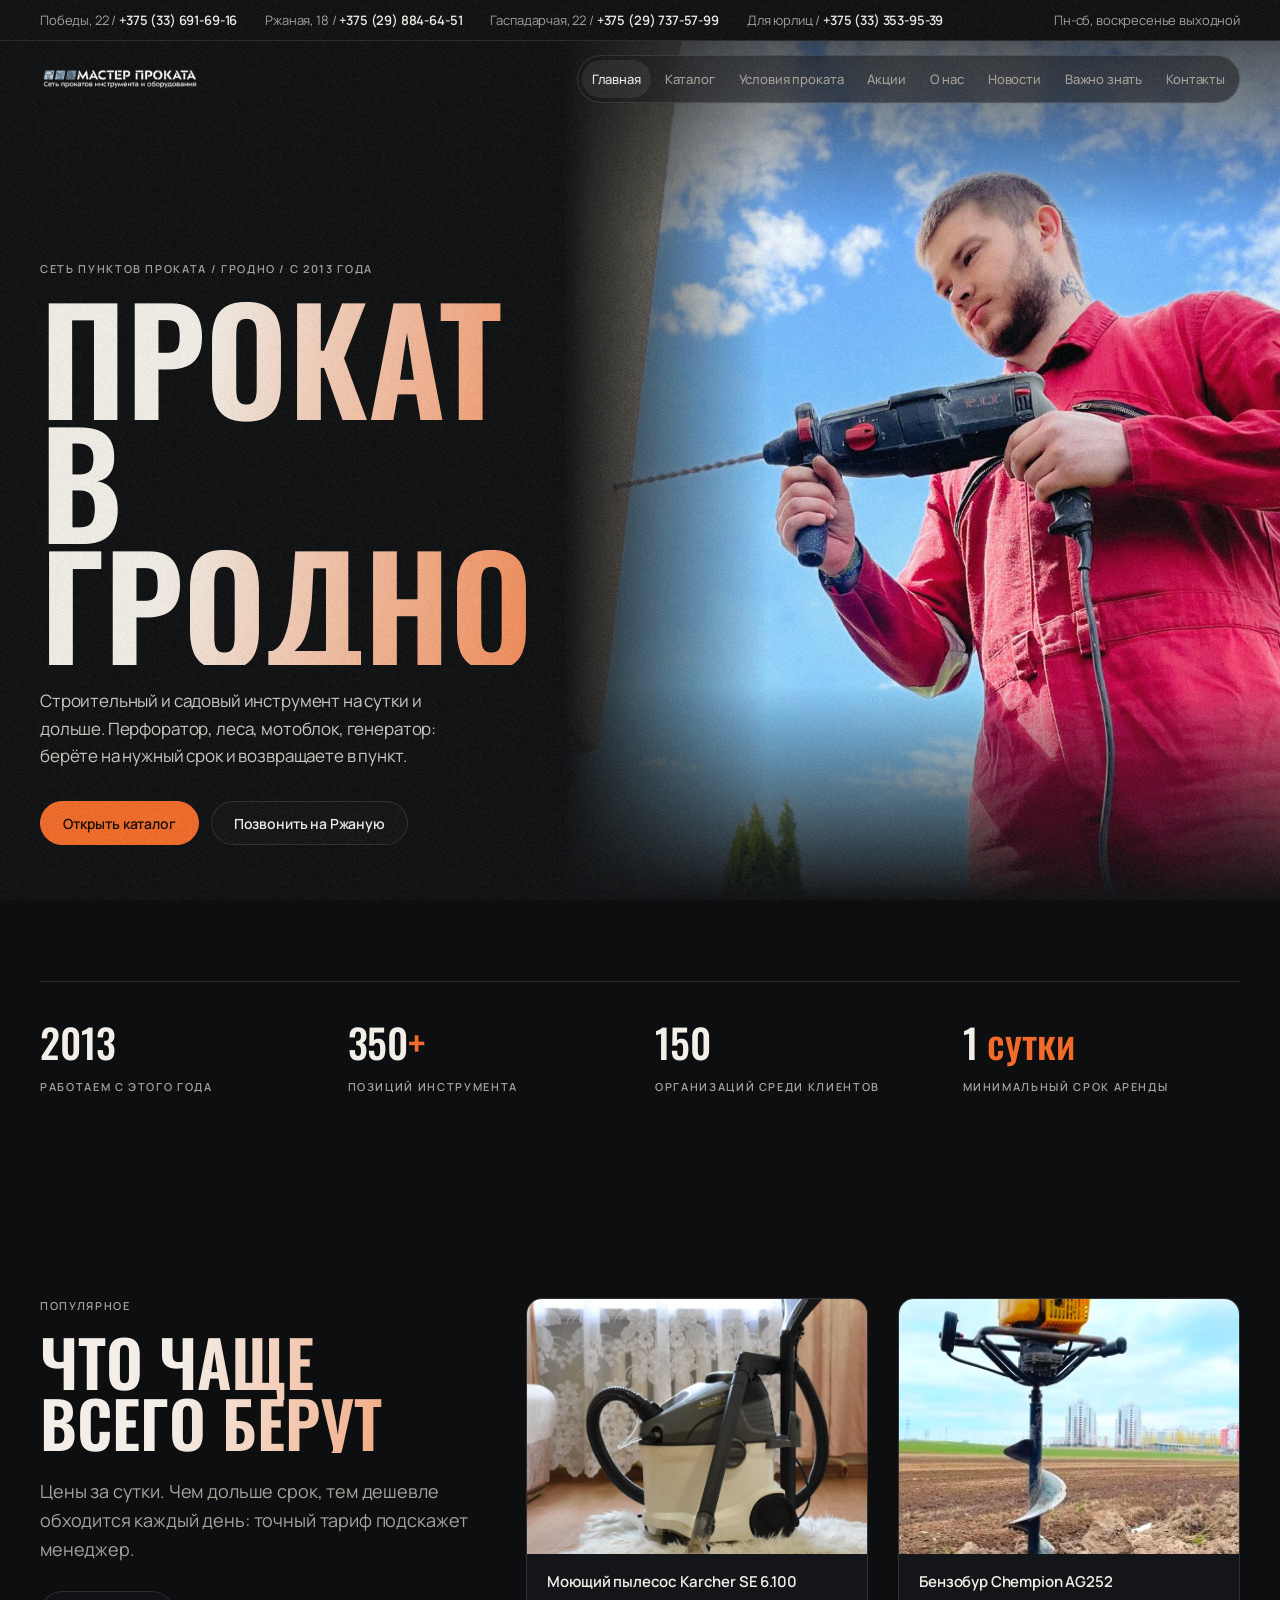
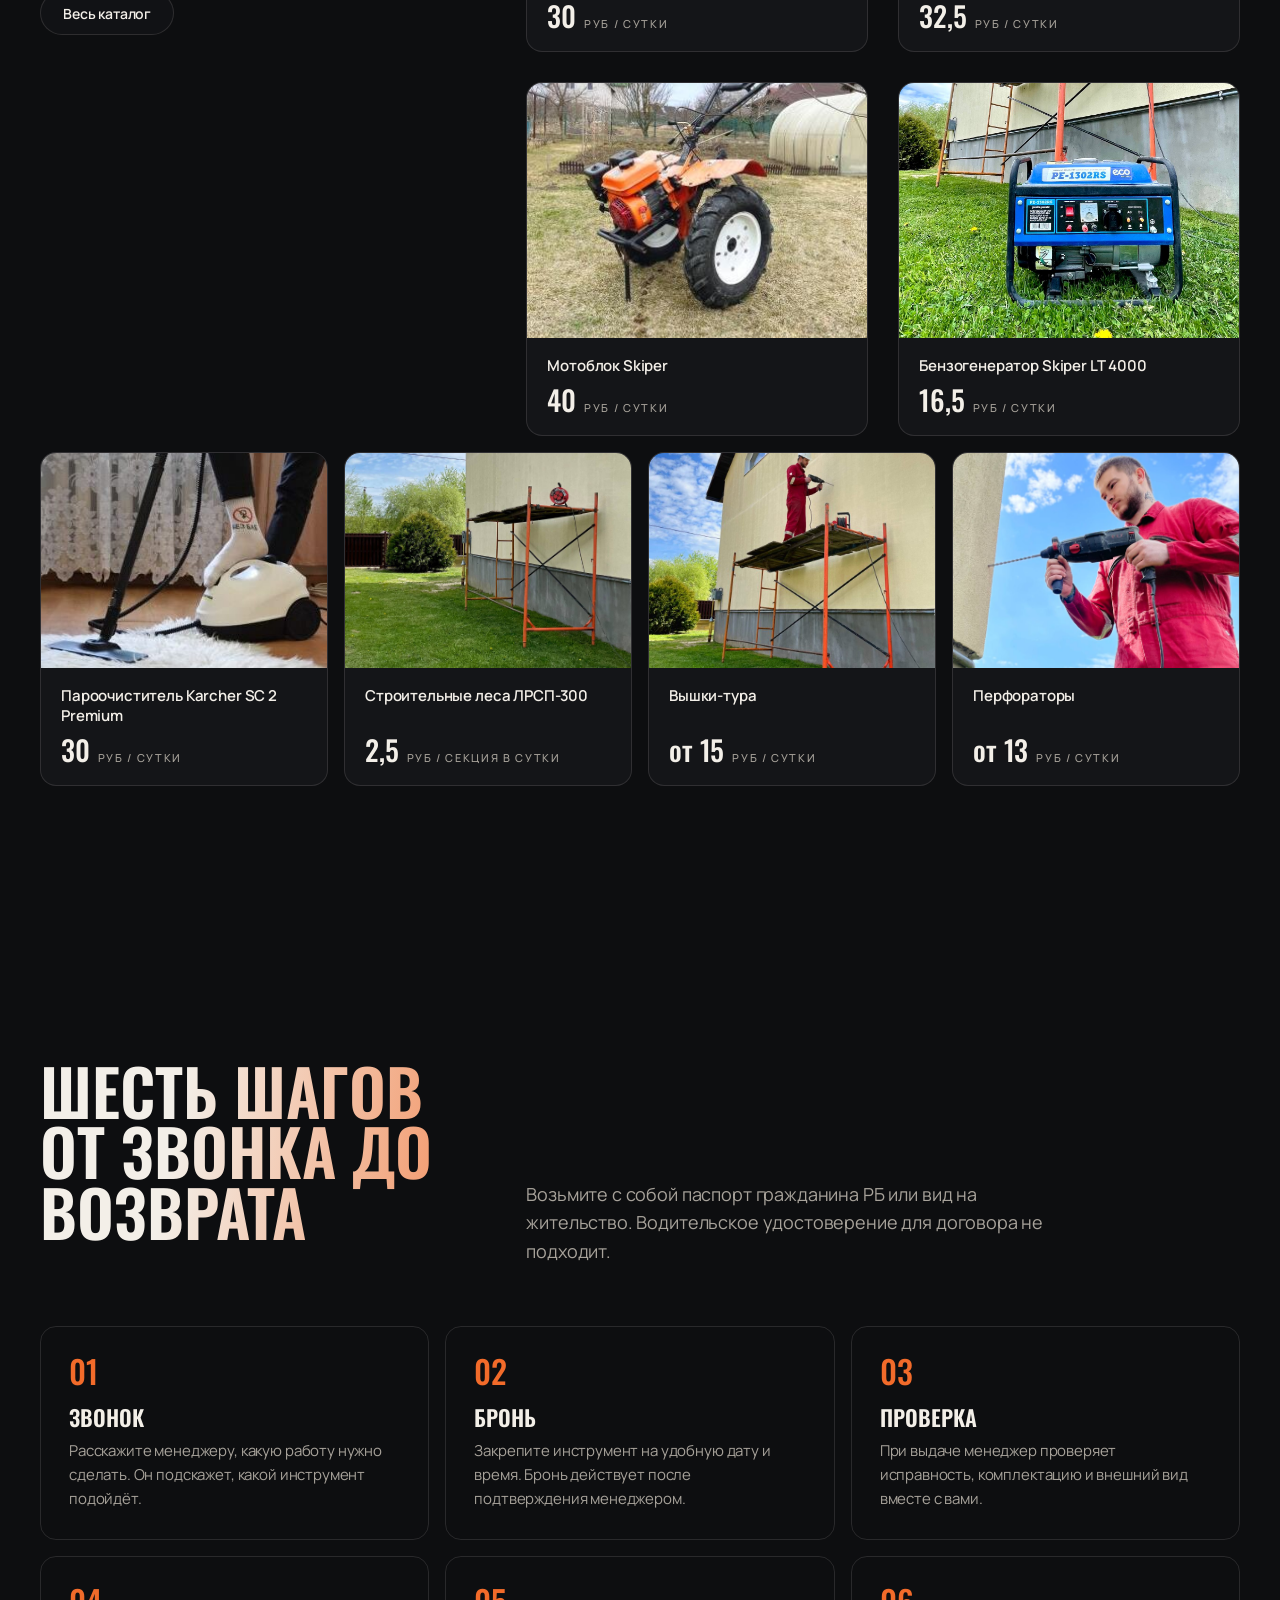
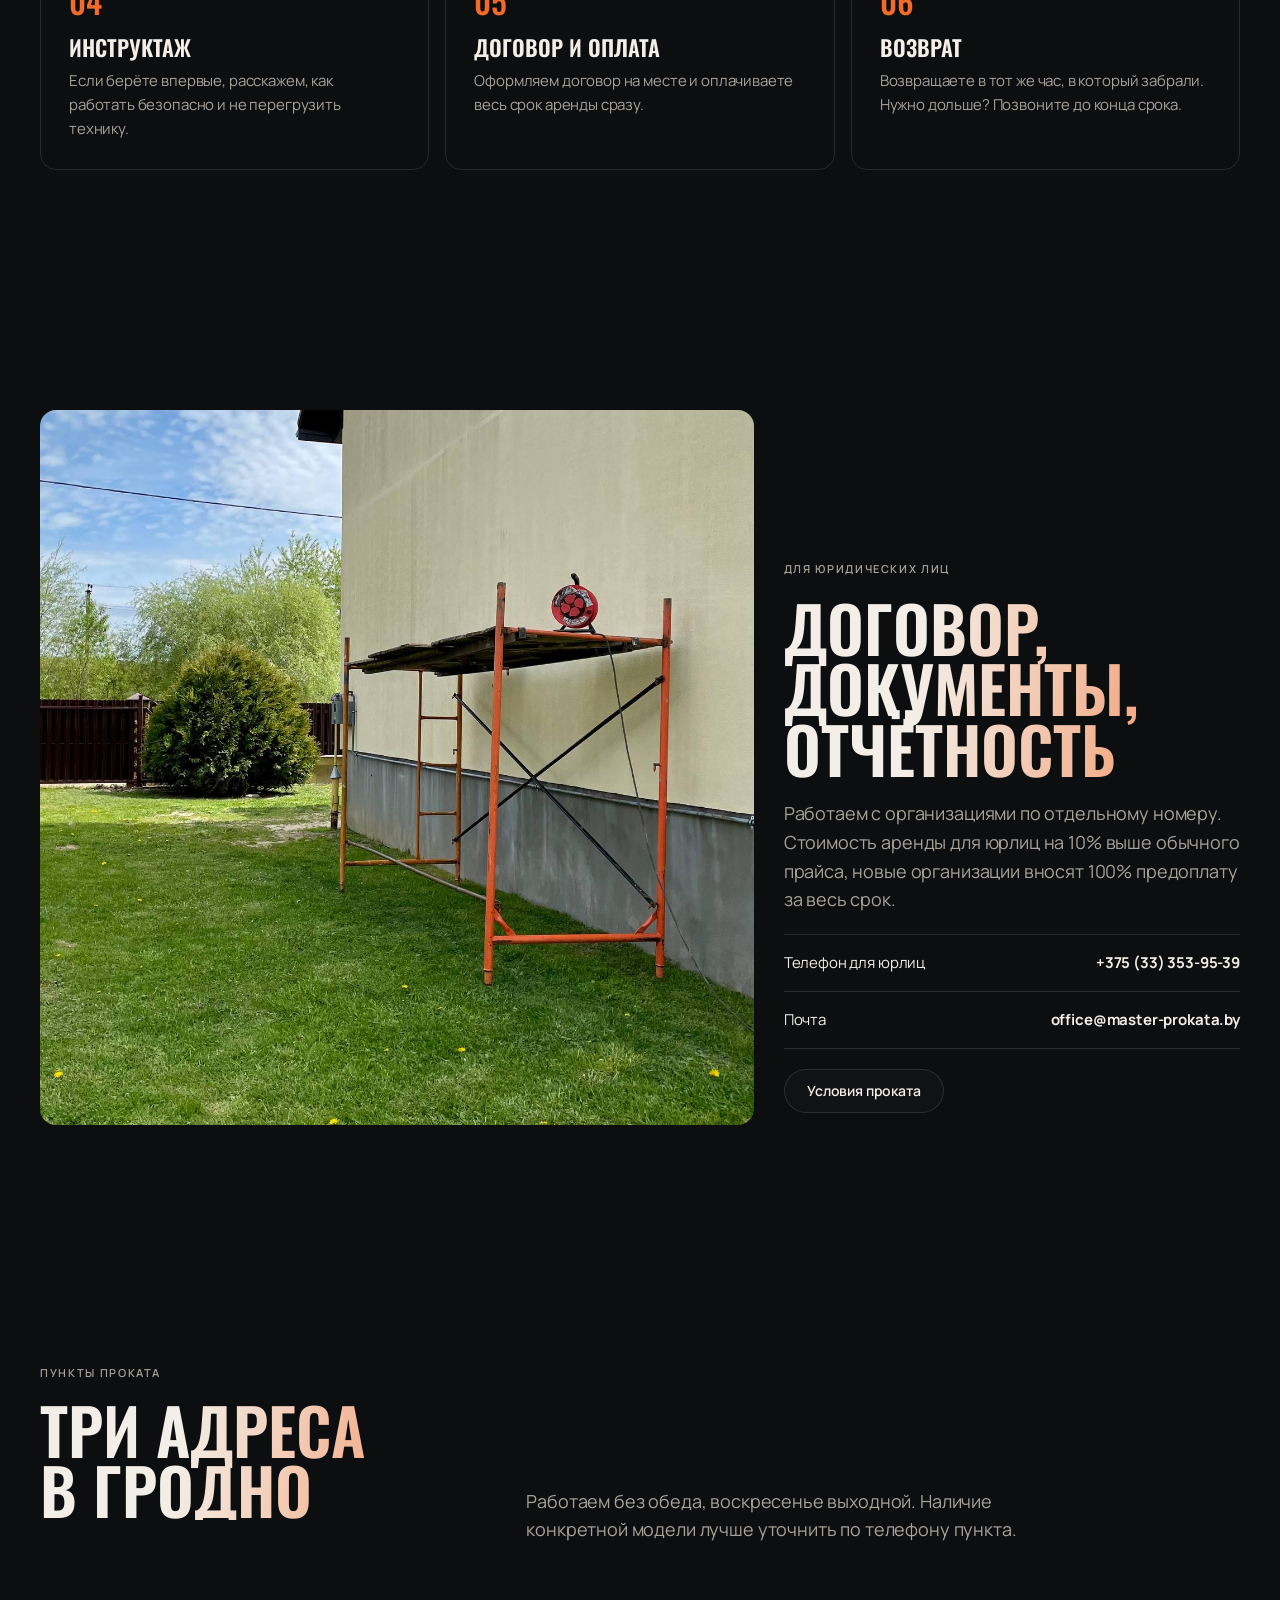
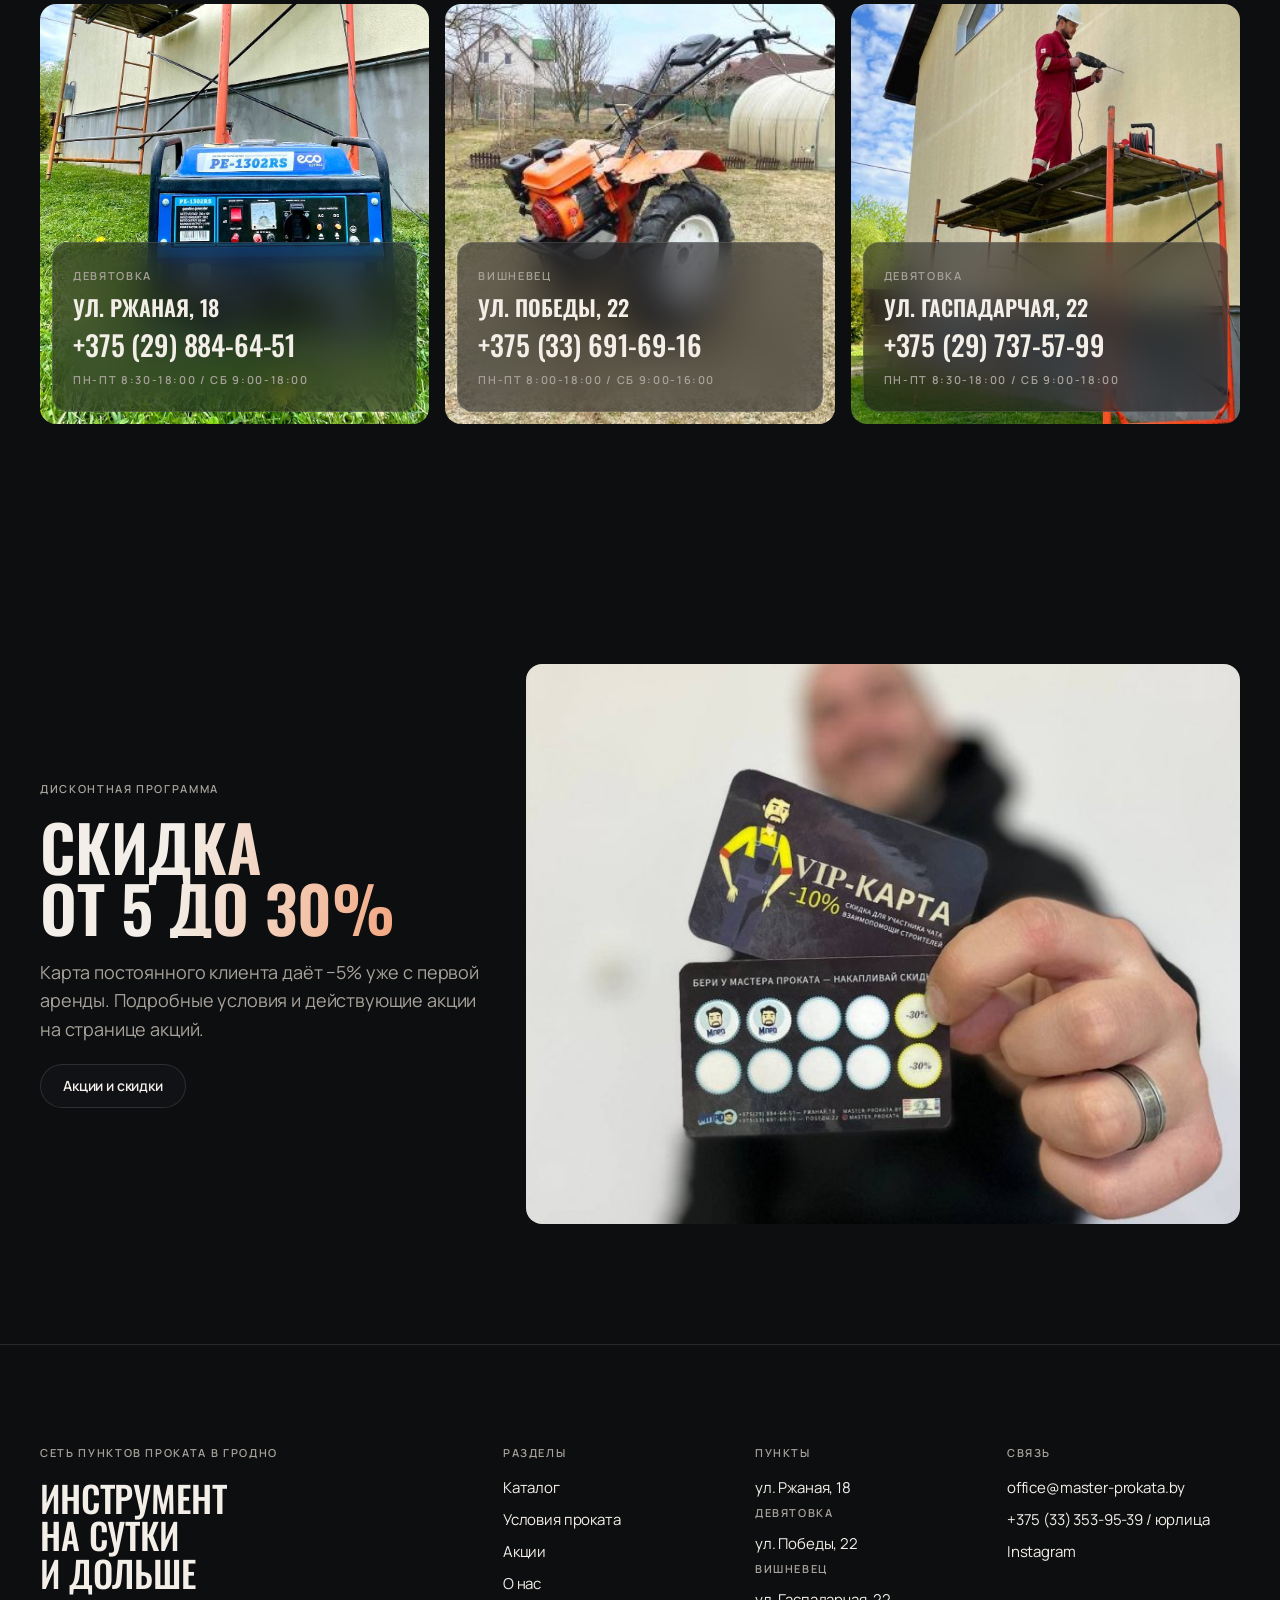
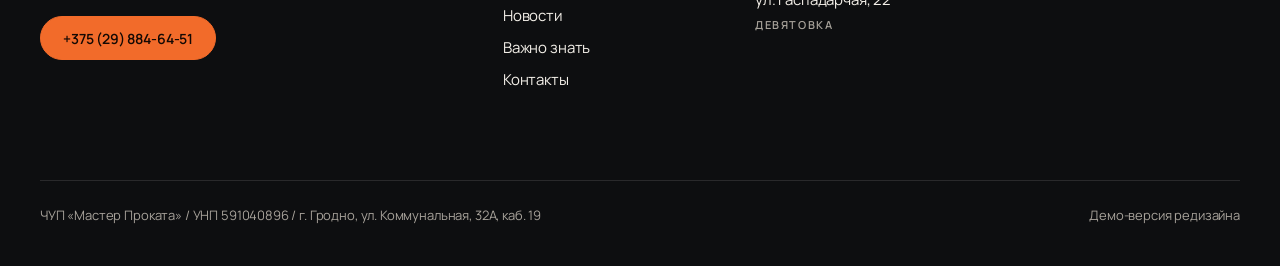
==== index.html @ 96099c33 "Master prokata redesign demo" ====
<!doctype html><html lang="ru"><head><meta charset="utf-8"><meta name="viewport" content="width=device-width,initial-scale=1">
<title>Мастер проката / прокат инструмента в Гродно</title><link rel="preconnect" href="https://fonts.googleapis.com"><link rel="preconnect" href="https://fonts.gstatic.com" crossorigin>
<link href="https://fonts.googleapis.com/css2?family=Manrope:wght@400;500;600&family=Oswald:wght@500;600&display=swap&subset=cyrillic" rel="stylesheet">
<link rel="stylesheet" href="style.css"></head><body><div class="grain" aria-hidden="true"></div>
<div class="top"><div class="wrap">
<a href="tel:+375336916916">Победы, 22 / <b>+375 (33) 691-69-16</b></a>
<a href="tel:+375298846451">Ржаная, 18 / <b>+375 (29) 884-64-51</b></a>
<a href="tel:+375297375799">Гаспадарчая, 22 / <b>+375 (29) 737-57-99</b></a>
<a href="tel:+375333539539">Для юрлиц / <b>+375 (33) 353-95-39</b></a>
<span class="sp"></span><span>Пн-сб, воскресенье выходной</span>
<div class="call"><span>Гродно / 3 пункта проката</span><a href="contacts.html"><b>Позвонить</b></a></div>
</div></div>
<header class="hdr"><div class="wrap"><a class="logo" href="index.html"><img src="assets/img/logo.png" alt="Мастер проката"></a>
<nav class="nav"><a href="index.html" class=on>Главная</a><a href="catalog.html">Каталог</a><a href="usloviya.html">Условия проката</a><a href="https://master-prokata.by/akcii/" target=_blank rel=noopener>Акции</a><a href="about.html">О нас</a><a href="https://master-prokata.by/news/" target=_blank rel=noopener>Новости</a><a href="https://master-prokata.by/baza-znanii/" target=_blank rel=noopener>Важно знать</a><a href="contacts.html">Контакты</a></nav><button class="burger" aria-label="Меню" aria-expanded="false"><span></span><span></span><span></span></button></div></header>
<section class="hero"><img class="bg" src="assets/img/hero.jpg" alt="Сотрудник проката с перфоратором"><div class="wrap"><div class="col" data-g>
<div class="cap" data-r>Сеть пунктов проката / Гродно / с 2013 года</div>
<h1 class="grad" data-r>Прокат<br>в Гродно</h1>
<p data-r>Строительный и садовый инструмент на сутки и дольше. Перфоратор, леса, мотоблок, генератор: берёте на нужный срок и возвращаете в пункт.</p>
<div class="acts" data-r><a class="pill acc" href="catalog.html">Открыть каталог</a><a class="pill" href="tel:+375298846451">Позвонить на Ржаную</a></div></div></div>
</section>
<section class="sec tight"><div class="wrap"><div class="nums" data-g>
<div class="num" data-r><b>2013</b><span class="cap">работаем с этого года</span></div>
<div class="num" data-r><b>350<i>+</i></b><span class="cap">позиций инструмента</span></div>
<div class="num" data-r><b>150</b><span class="cap">организаций среди клиентов</span></div>
<div class="num" data-r><b>1 <i>сутки</i></b><span class="cap">минимальный срок аренды</span></div></div></div></section>
<section class="sec"><div class="wrap asym" data-b><div class="head" data-g><div class="cap" data-r>Популярное</div><h2 class="grad" data-r>Что чаще<br>всего берут</h2><p class="lead" data-r>Цены за сутки. Чем дольше срок, тем дешевле обходится каждый день: точный тариф подскажет менеджер.</p><div class="acts" data-r style="margin-top:28px"><a class="pill" href="catalog.html">Весь каталог</a></div></div>
<div class="grid top4" style="grid-template-columns:repeat(2,1fr)" data-g><a class="card" data-r href="catalog.html"><div class="ph"><img src="assets/img/pylesos.jpg" alt="Моющий пылесос Karcher SE 6.100" loading="lazy"></div><div class="bd"><div class="nm">Моющий пылесос Karcher SE 6.100</div><div class="pr">30<small>руб / сутки</small></div></div></a><a class="card" data-r href="catalog.html"><div class="ph"><img src="assets/img/benzobur.jpg" alt="Бензобур Chempion AG252" loading="lazy"></div><div class="bd"><div class="nm">Бензобур Chempion AG252</div><div class="pr">32,5<small>руб / сутки</small></div></div></a><a class="card" data-r href="catalog.html"><div class="ph"><img src="assets/img/motoblok.jpg" alt="Мотоблок Skiper" loading="lazy"></div><div class="bd"><div class="nm">Мотоблок Skiper</div><div class="pr">40<small>руб / сутки</small></div></div></a><a class="card" data-r href="catalog.html"><div class="ph"><img src="assets/img/generator.jpg" alt="Бензогенератор Skiper LT 4000" loading="lazy"></div><div class="bd"><div class="nm">Бензогенератор Skiper LT 4000</div><div class="pr">16,5<small>руб / сутки</small></div></div></a></div></div>
<div class="wrap" style="margin-top:16px"><div class="grid" data-g><a class="card" data-r href="catalog.html"><div class="ph"><img src="assets/img/paroochist.jpg" alt="Пароочиститель Karcher SC 2 Premium" loading="lazy"></div><div class="bd"><div class="nm">Пароочиститель Karcher SC 2 Premium</div><div class="pr">30<small>руб / сутки</small></div></div></a><a class="card" data-r href="catalog.html"><div class="ph"><img src="assets/img/lesa.jpg" alt="Строительные леса ЛРСП-300" loading="lazy"></div><div class="bd"><div class="nm">Строительные леса ЛРСП-300</div><div class="pr">2,5<small>руб / секция в сутки</small></div></div></a><a class="card" data-r href="catalog.html"><div class="ph"><img src="assets/img/lesa2.jpg" alt="Вышки-тура" loading="lazy"></div><div class="bd"><div class="nm">Вышки-тура</div><div class="pr">от 15<small>руб / сутки</small></div></div></a><a class="card" data-r href="catalog.html"><div class="ph"><img src="assets/img/hero.jpg" alt="Перфораторы" loading="lazy"></div><div class="bd"><div class="nm">Перфораторы</div><div class="pr">от 13<small>руб / сутки</small></div></div></a></div></div></section>
<section class="sec"><div class="wrap"><div class="asym" style="margin-bottom:60px" data-g><div><div class="cap" data-r>Как это работает</div><h2 class="grad" data-r style="margin-top:18px">Шесть шагов<br>от звонка до возврата</h2></div><p class="lead" data-r style="align-self:end">Возьмите с собой паспорт гражданина РБ или вид на жительство. Водительское удостоверение для договора не подходит.</p></div>
<div class="steps" data-g>
<div class="step" data-r><b>01</b><h3>Звонок</h3><p>Расскажите менеджеру, какую работу нужно сделать. Он подскажет, какой инструмент подойдёт.</p></div>
<div class="step" data-r><b>02</b><h3>Бронь</h3><p>Закрепите инструмент на удобную дату и время. Бронь действует после подтверждения менеджером.</p></div>
<div class="step" data-r><b>03</b><h3>Проверка</h3><p>При выдаче менеджер проверяет исправность, комплектацию и внешний вид вместе с вами.</p></div>
<div class="step" data-r><b>04</b><h3>Инструктаж</h3><p>Если берёте впервые, расскажем, как работать безопасно и не перегрузить технику.</p></div>
<div class="step" data-r><b>05</b><h3>Договор и оплата</h3><p>Оформляем договор на месте и оплачиваете весь срок аренды сразу.</p></div>
<div class="step" data-r><b>06</b><h3>Возврат</h3><p>Возвращаете в тот же час, в который забрали. Нужно дольше? Позвоните до конца срока.</p></div></div></div></section>
<section class="sec"><div class="wrap split" data-b><div class="ph" data-r><img src="assets/img/lesa.jpg" alt="Строительные леса у дома" loading="lazy"></div>
<div class="tx" data-g><div class="cap" data-r>Для юридических лиц</div><h2 class="grad" data-r>Договор,<br>документы,<br>отчётность</h2><p class="lead" data-r>Работаем с организациями по отдельному номеру. Стоимость аренды для юрлиц на 10% выше обычного прайса, новые организации вносят 100% предоплату за весь срок.</p>
<div class="rows" data-r><div>Телефон для юрлиц<b>+375 (33) 353-95-39</b></div><div>Почта<b>office@master-prokata.by</b></div></div>
<div data-r><a class="pill" href="usloviya.html">Условия проката</a></div></div></div></section>
<section class="sec"><div class="wrap"><div class="asym" style="margin-bottom:60px" data-g><div><div class="cap" data-r>Пункты проката</div><h2 class="grad" data-r style="margin-top:18px">Три адреса<br>в Гродно</h2></div><p class="lead" data-r style="align-self:end">Работаем без обеда, воскресенье выходной. Наличие конкретной модели лучше уточнить по телефону пункта.</p></div>
<div class="points" data-g>
<div class="point" data-r><img src="assets/img/generator.jpg" alt="" loading="lazy"><div class="glass"><span class="cap">Девятовка</span><h3>ул. Ржаная, 18</h3><a class="tel" href="tel:+375298846451">+375 (29) 884-64-51</a><span class="cap">пн-пт 8:30-18:00 / сб 9:00-18:00</span></div></div>
<div class="point" data-r><img src="assets/img/motoblok.jpg" alt="" loading="lazy"><div class="glass"><span class="cap">Вишневец</span><h3>ул. Победы, 22</h3><a class="tel" href="tel:+375336916916">+375 (33) 691-69-16</a><span class="cap">пн-пт 8:00-18:00 / сб 9:00-16:00</span></div></div>
<div class="point" data-r><img src="assets/img/lesa2.jpg" alt="" loading="lazy"><div class="glass"><span class="cap">Девятовка</span><h3>ул. Гаспадарчая, 22</h3><a class="tel" href="tel:+375297375799">+375 (29) 737-57-99</a><span class="cap">пн-пт 8:30-18:00 / сб 9:00-18:00</span></div></div></div></div></section>
<section class="sec"><div class="wrap split" style="grid-template-columns:39fr 61fr" data-b><div class="tx" data-g style="justify-content:center"><div class="cap" data-r>Дисконтная программа</div><h2 class="grad" data-r>Скидка<br>от 5 до 30%</h2><p class="lead" data-r>Карта постоянного клиента даёт −5% уже с первой аренды. Подробные условия и действующие акции на странице акций.</p><div data-r><a class="pill" href="https://master-prokata.by/akcii/" target="_blank" rel="noopener">Акции и скидки</a></div></div>
<div class="ph" data-r><img src="assets/img/vip.jpg" alt="VIP-карта Мастера проката" loading="lazy"></div></div></section>
<footer class="ftr"><div class="wrap"><div class="g" data-g>
<div data-r><div class="cap">Сеть пунктов проката в Гродно</div><p class="big" style="margin:18px 0 24px">Инструмент<br>на сутки<br>и дольше</p><a class="pill acc" href="tel:+375298846451">+375 (29) 884-64-51</a></div>
<div data-r><h4>Разделы</h4><ul><li><a href="catalog.html">Каталог</a></li><li><a href="usloviya.html">Условия проката</a></li><li><a href="https://master-prokata.by/akcii/">Акции</a></li><li><a href="about.html">О нас</a></li><li><a href="https://master-prokata.by/news/">Новости</a></li><li><a href="https://master-prokata.by/baza-znanii/">Важно знать</a></li><li><a href="contacts.html">Контакты</a></li></ul></div>
<div data-r><h4>Пункты</h4><ul><li>ул. Ржаная, 18<br><span class="cap">Девятовка</span></li><li>ул. Победы, 22<br><span class="cap">Вишневец</span></li><li>ул. Гаспадарчая, 22<br><span class="cap">Девятовка</span></li></ul></div>
<div data-r><h4>Связь</h4><ul><li><a href="mailto:office@master-prokata.by">office@master-prokata.by</a></li><li><a href="tel:+375333539539">+375 (33) 353-95-39 / юрлица</a></li><li><a href="https://www.instagram.com/masterprokata_grodno/" target="_blank" rel="noopener">Instagram</a></li></ul></div>
</div><div class="legal"><span>ЧУП «Мастер Проката» / УНП 591040896 / г. Гродно, ул. Коммунальная, 32А, каб. 19</span><span>Демо-версия редизайна</span></div></div></footer>
<script src="main.js"></script></body></html>
---- style.css ----
:root{--bg:#0d0e10;--bg2:#141518;--ink:#f3efe8;--mute:#a7a29a;--line:rgba(243,239,232,.12);--acc:#f26b2a;
--glass:rgba(22,23,26,.55);--e:cubic-bezier(.215,.61,.355,1);--lead:cubic-bezier(.16,1,.3,1);
--disp:"Oswald",Arial Narrow,sans-serif;--text:"Manrope",Arial,sans-serif;--wrap:1520px}
*{box-sizing:border-box;margin:0;padding:0}
html{background:var(--bg);color:var(--ink);font:400 15px/1.6 var(--text);letter-spacing:-.01em;-webkit-font-smoothing:antialiased}
body{overflow-x:hidden}
a{color:inherit;text-decoration:none}img{display:block;max-width:100%}
.grain{position:fixed;inset:0;pointer-events:none;z-index:100;opacity:.05;background:url("assets/img/grain.png") repeat;background-size:200px 200px}
.wrap{max-width:var(--wrap);margin:0 auto;padding:0 40px}
.sec{padding:120px 0}.sec.tight{padding:80px 0}
.cap{font:600 11px/1.4 var(--text);letter-spacing:.15em;text-transform:uppercase;color:var(--mute)}
.cap b{color:var(--acc);font-weight:600}
h1,h2,h3{font-family:var(--disp);font-weight:600;text-transform:uppercase;letter-spacing:0;line-height:.95}
.grad{background:linear-gradient(100deg,var(--ink) 30%,var(--acc) 120%);-webkit-background-clip:text;background-clip:text;color:transparent}
h2{font-size:clamp(40px,5vw,72px)}
h3{font-size:22px;line-height:1.1}
p.lead{font-size:18px;color:var(--mute);max-width:520px}
/* pills */
.pill{display:inline-flex;align-items:center;gap:8px;height:44px;padding:0 22px;border-radius:999px;border:1px solid var(--line);background:var(--glass);backdrop-filter:blur(14px);-webkit-backdrop-filter:blur(14px);font:600 14px var(--text);transition:background .3s var(--e),border-color .3s var(--e),color .3s var(--e)}
.pill:hover{border-color:rgba(243,239,232,.35)}
.pill.acc{background:var(--acc);border-color:var(--acc);color:#140904}.pill.acc:hover{background:#ff7d3e}
.pill.sm{height:34px;padding:0 16px;font-size:13px}
.glass{background:var(--glass);border:1px solid var(--line);border-radius:16px;backdrop-filter:blur(18px);-webkit-backdrop-filter:blur(18px)}
/* top bar + header */
.top{position:relative;z-index:20;background:var(--bg);border-bottom:1px solid var(--line);font-size:13px;color:var(--mute)}
.top .wrap{display:flex;gap:28px;align-items:center;height:40px;white-space:nowrap}
.top a:hover{color:var(--ink)}.top b{color:var(--ink);font-weight:600}.top .sp{flex:1}
.hdr{position:sticky;top:0;z-index:30;transition:background .5s var(--e)}
.hdr.solid{background:rgba(13,14,16,.82);backdrop-filter:blur(16px);-webkit-backdrop-filter:blur(16px);border-bottom:1px solid var(--line)}
.hdr .wrap{position:relative;display:flex;align-items:center;gap:24px;height:76px}
.logo img{height:30px;width:auto}
.nav{display:flex;gap:4px;margin-left:auto;padding:4px;border-radius:999px;border:1px solid var(--line);background:var(--glass);backdrop-filter:blur(14px);-webkit-backdrop-filter:blur(14px)}
.nav a{padding:9px 14px;border-radius:999px;font-size:14px;font-weight:500;color:var(--mute);transition:color .3s var(--e),background .3s var(--e)}
.nav a:hover,.nav a.on{color:var(--ink);background:rgba(243,239,232,.08)}
.burger{display:none;margin-left:auto;width:44px;height:44px;border-radius:999px;border:1px solid var(--line);background:var(--glass);color:var(--ink);cursor:pointer}
.burger span{display:block;width:18px;height:2px;margin:4px auto;background:currentColor;transition:transform .3s var(--e),opacity .3s var(--e)}
.open .burger span:nth-child(1){transform:translateY(6px) rotate(45deg)}.open .burger span:nth-child(2){opacity:0}.open .burger span:nth-child(3){transform:translateY(-6px) rotate(-45deg)}
.call{display:none}
/* hero */
.hero{position:relative;min-height:calc(100svh - 40px);margin-top:-76px;display:flex;align-items:flex-end;overflow:hidden}
.hero img.bg{position:absolute;top:0;right:0;width:56%;height:100%;object-fit:cover;object-position:50% 30%}
.hero:after{content:"";position:absolute;inset:0;background:linear-gradient(90deg,var(--bg) 44%,rgba(13,14,16,0) 60%),linear-gradient(0deg,var(--bg) 0%,rgba(13,14,16,0) 25%),linear-gradient(180deg,rgba(13,14,16,.7) 0%,rgba(13,14,16,0) 22%)}
.hero .wrap{position:relative;z-index:2;width:100%;padding-bottom:56px}
.hero .col{width:39vw;max-width:45vw}
.hero h1{font-size:clamp(64px,11.25vw,162px);line-height:.86;margin:18px 0 22px}
.hero p{font-size:17px;color:#cfc9c0;max-width:440px}
.hero .acts{display:flex;gap:12px;margin-top:32px;flex-wrap:wrap}
.hero .pts{position:absolute;right:40px;bottom:72px;z-index:2;width:330px;padding:22px;display:grid;gap:14px}
.pts .r{display:flex;justify-content:space-between;gap:12px;font-size:14px}.pts .r span{color:var(--mute)}
/* numbers */
.nums{display:grid;grid-template-columns:repeat(4,1fr);gap:30px;border-top:1px solid var(--line);padding-top:40px}
.num b{display:block;font:500 40px/1 var(--disp);margin-bottom:12px}.num b i{font-style:normal;color:var(--acc)}
/* asym */
.asym{display:grid;grid-template-columns:39fr 61fr;gap:30px;align-items:start}
.asym .head{position:sticky;top:120px}
.asym h2{margin:18px 0 24px}
/* cards */
.grid{display:grid;grid-template-columns:repeat(4,1fr);gap:16px}
.grid.top4{gap:30px}
.card{position:relative;display:flex;flex-direction:column;border-radius:16px;overflow:hidden;background:var(--bg2);border:1px solid var(--line);transition:border-color .5s var(--e)}
.card:hover{border-color:rgba(242,107,42,.55)}
.card .ph{aspect-ratio:4/3;overflow:hidden;background:#e9e6e0}
.card .ph img{width:100%;height:100%;object-fit:cover;transition:transform .6s var(--e)}
.card .ph.prod img{object-fit:contain;padding:18px;mix-blend-mode:multiply}
.card:hover .ph img{transform:scale(1.04)}
.card .bd{padding:18px 20px 20px;display:flex;flex-direction:column;gap:10px;flex:1}
.card .nm{font-weight:600;font-size:15px;line-height:1.35}
.card .pr{margin-top:auto;display:flex;align-items:baseline;gap:8px;font:500 28px/1 var(--disp)}
.card .pr small{font:500 11px var(--text);letter-spacing:.15em;text-transform:uppercase;color:var(--mute)}
.card .pr s{font-size:16px;color:var(--mute)}
.tag{position:absolute;top:12px;left:12px;z-index:2}
/* steps */
.steps{display:grid;grid-template-columns:repeat(3,1fr);gap:16px}
.step{padding:28px;border-radius:16px;border:1px solid var(--line)}
.step b{display:block;font:500 32px/1 var(--disp);color:var(--acc);margin-bottom:18px}
.step p{color:var(--mute);margin-top:10px}
/* photo split */
.split{display:grid;grid-template-columns:61fr 39fr;gap:30px;align-items:stretch}
.split .ph{border-radius:16px;overflow:hidden;min-height:560px}.split .ph img{width:100%;height:100%;object-fit:cover}
.split .tx{display:flex;flex-direction:column;justify-content:flex-end;gap:20px;padding:12px 0}
.rows{border-top:1px solid var(--line)}.rows>div{display:flex;justify-content:space-between;gap:20px;padding:16px 0;border-bottom:1px solid var(--line)}.rows span{color:var(--mute)}
/* points */
.points{display:grid;grid-template-columns:repeat(3,1fr);gap:16px}
.point{border-radius:16px;overflow:hidden;position:relative;min-height:420px;display:flex;align-items:flex-end}
.point img{position:absolute;inset:0;width:100%;height:100%;object-fit:cover}
.point .glass{position:relative;margin:12px;padding:20px;width:100%}
.point h3{margin:8px 0 12px}.point a.tel{font:500 28px/1 var(--disp);display:block;margin-bottom:8px}
/* footer */
.ftr{border-top:1px solid var(--line);padding:100px 0 40px}
.ftr .g{display:grid;grid-template-columns:39fr 20fr 20fr 21fr;gap:30px}
.ftr h4{font:600 11px var(--text);letter-spacing:.15em;text-transform:uppercase;color:var(--mute);margin-bottom:16px}
.ftr li{list-style:none;margin-bottom:8px}.ftr li a:hover{color:var(--acc)}
.ftr .big{font:500 36px/1.05 var(--disp);text-transform:uppercase}
.ftr .legal{margin-top:80px;padding-top:24px;border-top:1px solid var(--line);font-size:13px;color:var(--mute);display:flex;justify-content:space-between;gap:20px;flex-wrap:wrap}
/* inner */
.phead{padding:80px 0 60px}
.phead h1{font-size:clamp(52px,7.5vw,112px);margin:20px 0 24px;max-width:45vw}
.crumbs{font-size:13px;color:var(--mute)}.crumbs a:hover{color:var(--ink)}
.pills{display:flex;flex-wrap:wrap;gap:8px}
.az{columns:4;column-gap:30px}.az a{display:block;padding:9px 0;border-bottom:1px solid var(--line);color:#d8d3cb;break-inside:avoid;transition:color .3s var(--e)}.az a:hover{color:var(--acc)}
.item{display:grid;grid-template-columns:55fr 45fr;gap:30px}
.item .ph{background:#e9e6e0;border-radius:16px;display:flex;align-items:center;justify-content:center;padding:40px;min-height:520px}
.item .ph img{mix-blend-mode:multiply;max-height:440px}
.item h1{font-size:clamp(44px,5vw,76px);margin:18px 0 24px;max-width:none}
.price{font:500 40px/1 var(--disp)}.price small{font:600 11px var(--text);letter-spacing:.15em;text-transform:uppercase;color:var(--mute);margin-left:8px}
.spec{display:grid;grid-template-columns:1fr 1fr;border-top:1px solid var(--line)}.spec div{padding:12px 0;border-bottom:1px solid var(--line);display:flex;justify-content:space-between;gap:12px;padding-right:20px}.spec span{color:var(--mute)}
.prose{max-width:760px;color:#d8d3cb}.prose p{margin-bottom:16px}.prose h3{margin:40px 0 14px;color:var(--ink)}.prose ul{margin:0 0 16px 20px}
.note{padding:22px 24px;border-left:2px solid var(--acc);background:var(--bg2);border-radius:0 16px 16px 0;margin:24px 0}
/* lead motion: blur-in */
.js [data-r]{opacity:0;filter:blur(14px);transform:translateY(18px)}
.js [data-r].in{opacity:1;filter:blur(0);transform:none;transition:opacity .9s var(--lead),filter .9s var(--lead),transform .9s var(--lead);transition-delay:var(--d,0ms)}
@media (prefers-reduced-motion:reduce){.js [data-r]{opacity:1;filter:none;transform:none}*{transition:none!important}}
/* responsive */
@media(max-width:1280px){.nav a{padding:9px 10px;font-size:13px}}
@media(max-width:1100px){.nav{display:none}.burger{display:block}
 .open .nav{display:flex;flex-direction:column;position:absolute;top:100%;left:16px;right:16px;border-radius:16px;padding:10px;background:rgba(20,21,24,.94)}
 .open .nav a{padding:14px 16px;font-size:17px;color:var(--ink)}
 .grid{grid-template-columns:repeat(2,1fr)}.az{columns:2}}
@media(max-width:760px){.wrap{padding:0 16px}.sec{padding:80px 0}
 .top .wrap>*:not(.call){display:none}.top .call{display:flex;width:100%;justify-content:space-between}
 .hdr .wrap{height:64px}.hero{margin-top:-64px}
 .hero .col{width:100%;max-width:none}.hero h1{font-size:72px}.hero .pts{position:relative;right:auto;bottom:auto;width:auto;margin:0 16px 40px}
 .hero{flex-direction:column;justify-content:flex-end}.hero .wrap{padding-bottom:28px}
 .hero:after{background:linear-gradient(0deg,var(--bg) 40%,rgba(13,14,16,0) 62%),linear-gradient(180deg,rgba(13,14,16,.6) 0%,rgba(13,14,16,0) 18%)}
 .hero img.bg{width:100%;height:64%;object-position:60% 20%}
 .hero{min-height:auto;padding-top:56vh}
 .nums{grid-template-columns:1fr 1fr;gap:28px 16px}.asym,.split,.item,.ftr .g{grid-template-columns:1fr}.asym .head{position:static}
 .grid,.grid.top4{grid-template-columns:1fr 1fr;gap:12px}.steps,.points{grid-template-columns:1fr}.split .ph{min-height:360px}
 .card .bd{padding:14px}.card .nm{font-size:14px}.card .pr{font-size:24px}
 .phead h1{max-width:none}.az{columns:1}.spec{grid-template-columns:1fr}.item .ph{min-height:320px}}
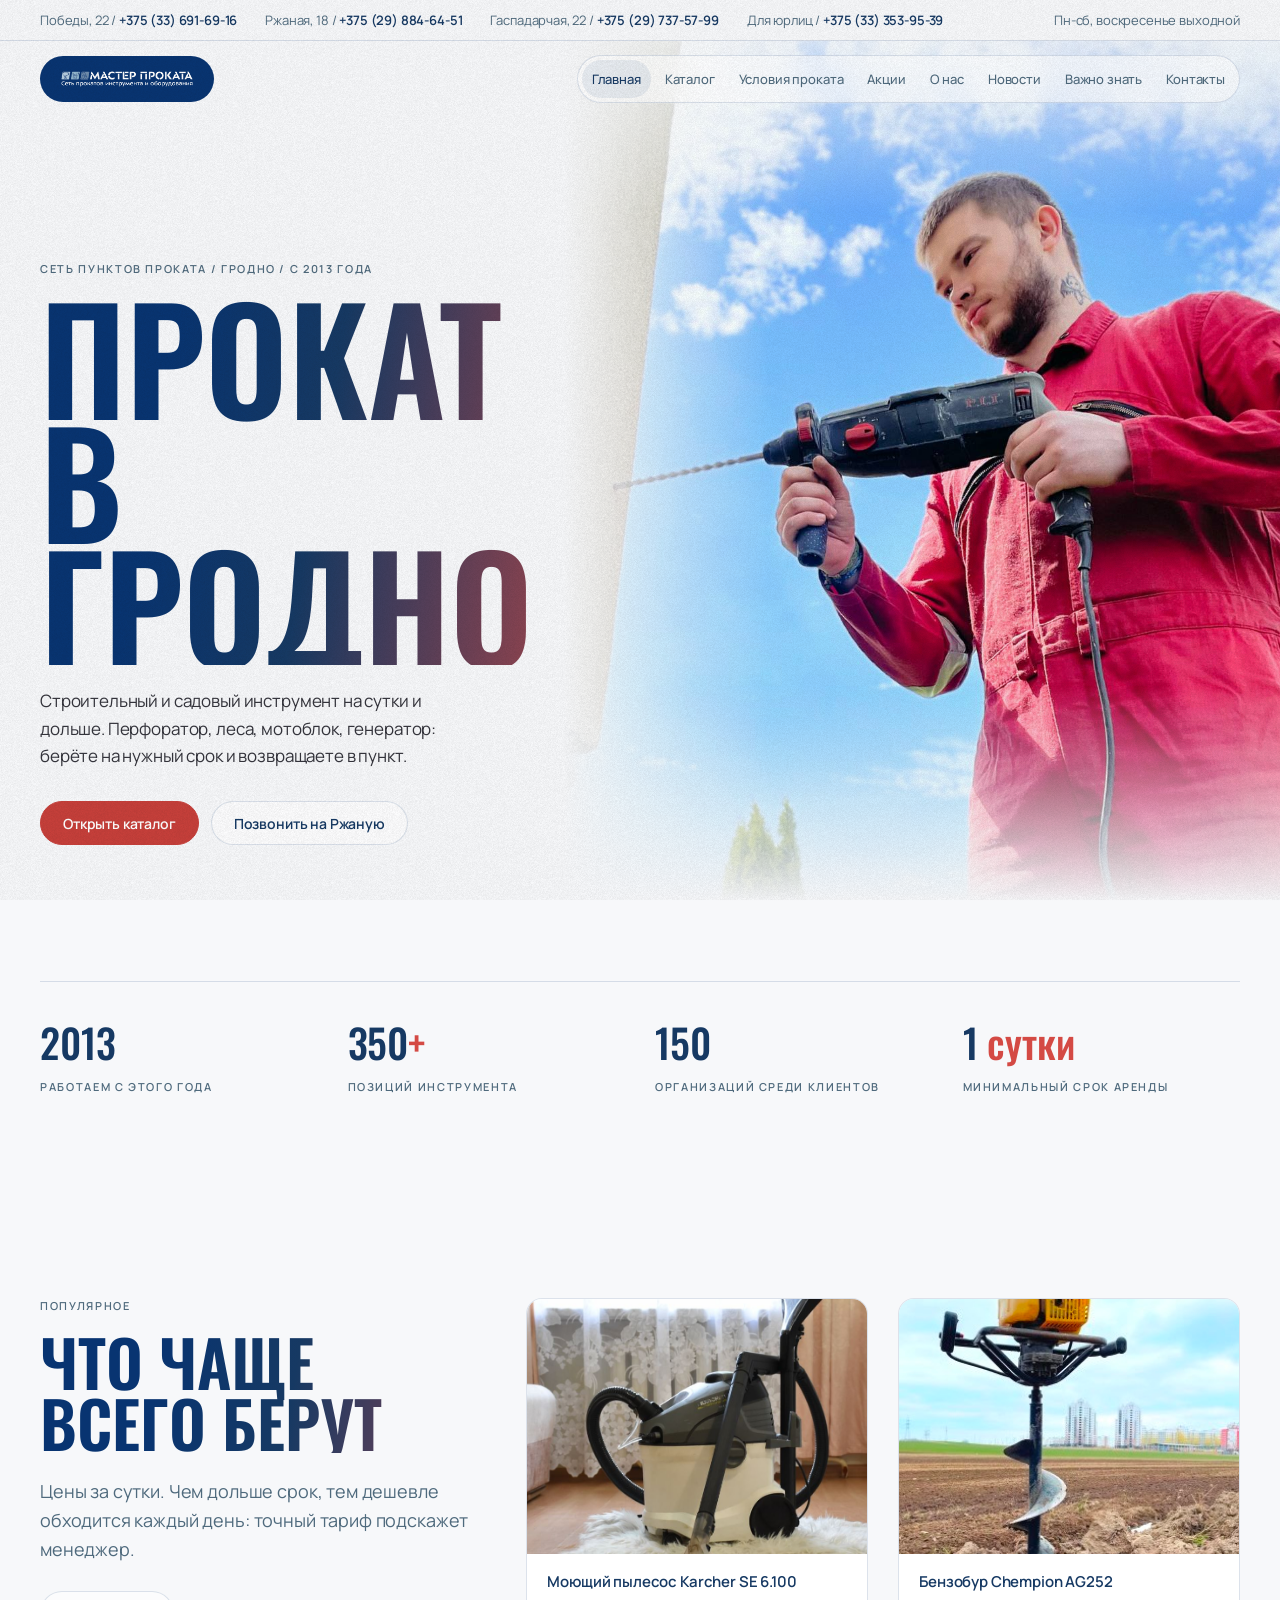
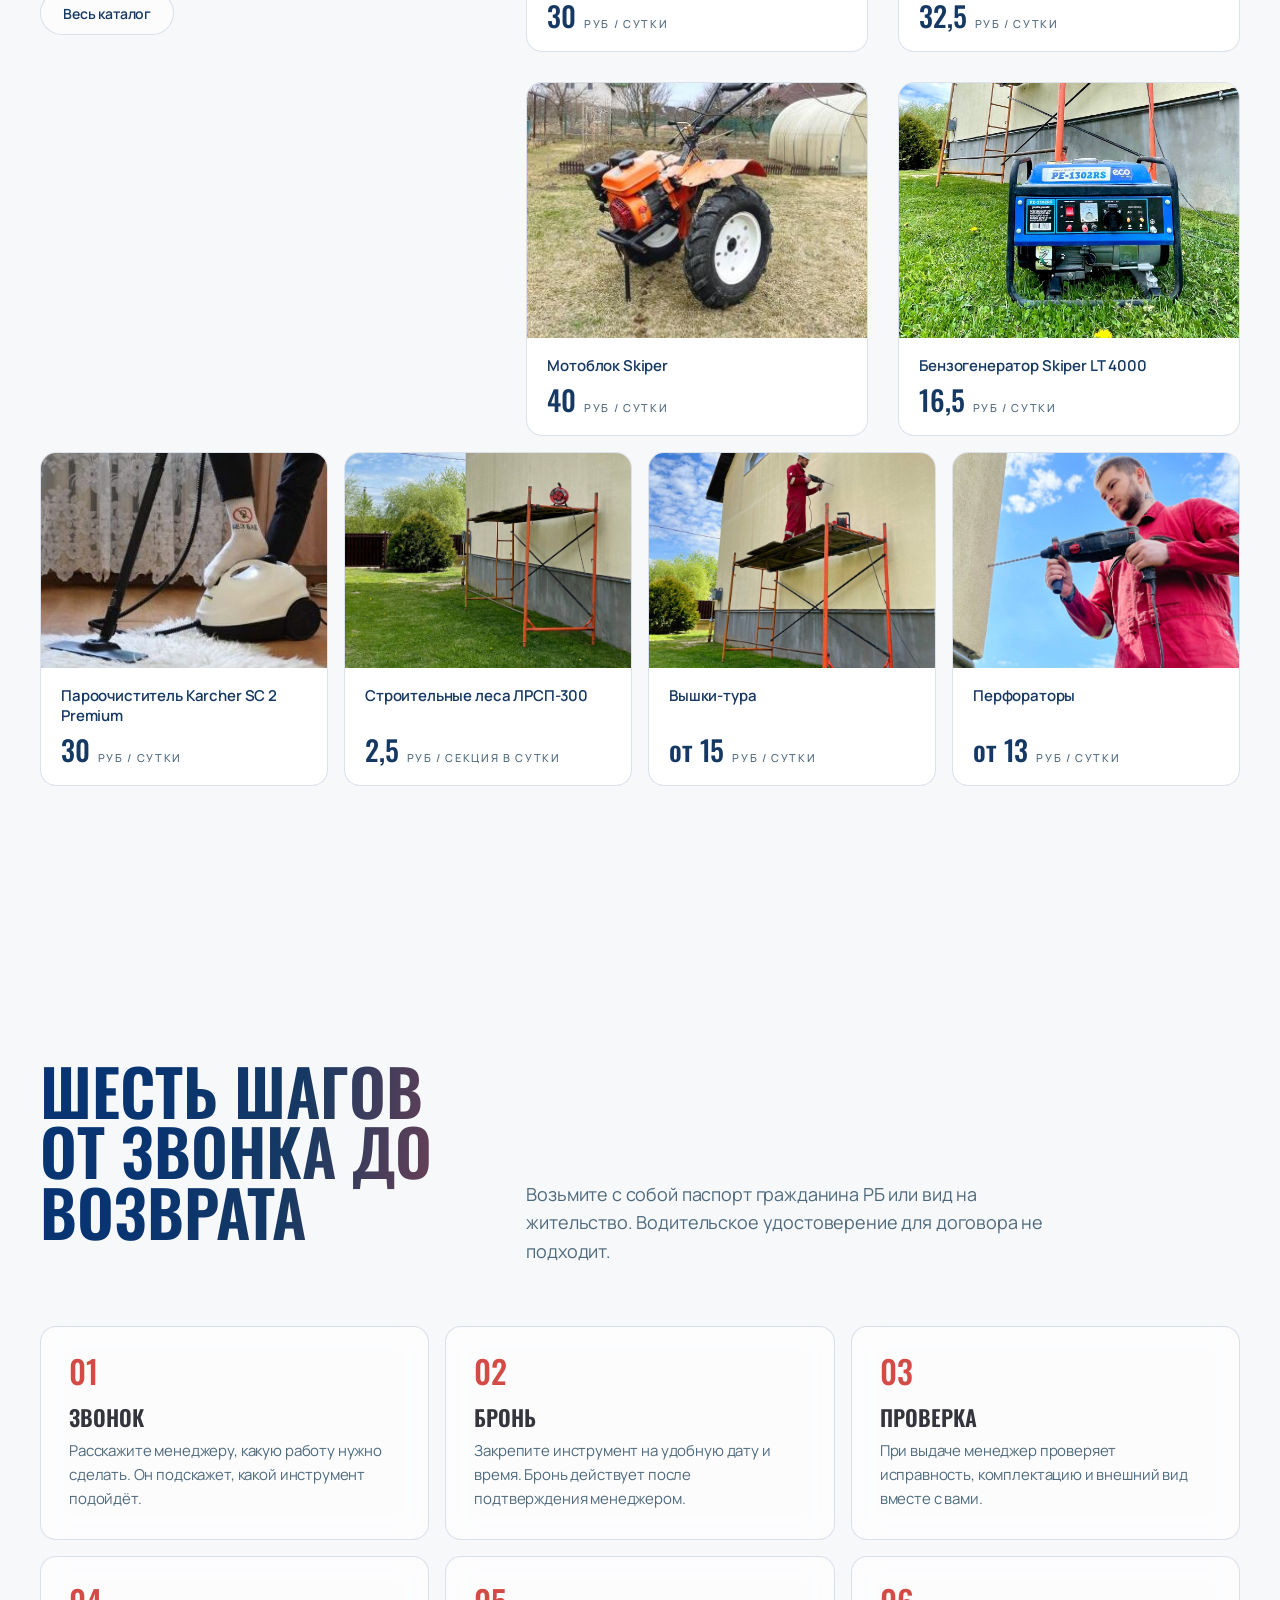
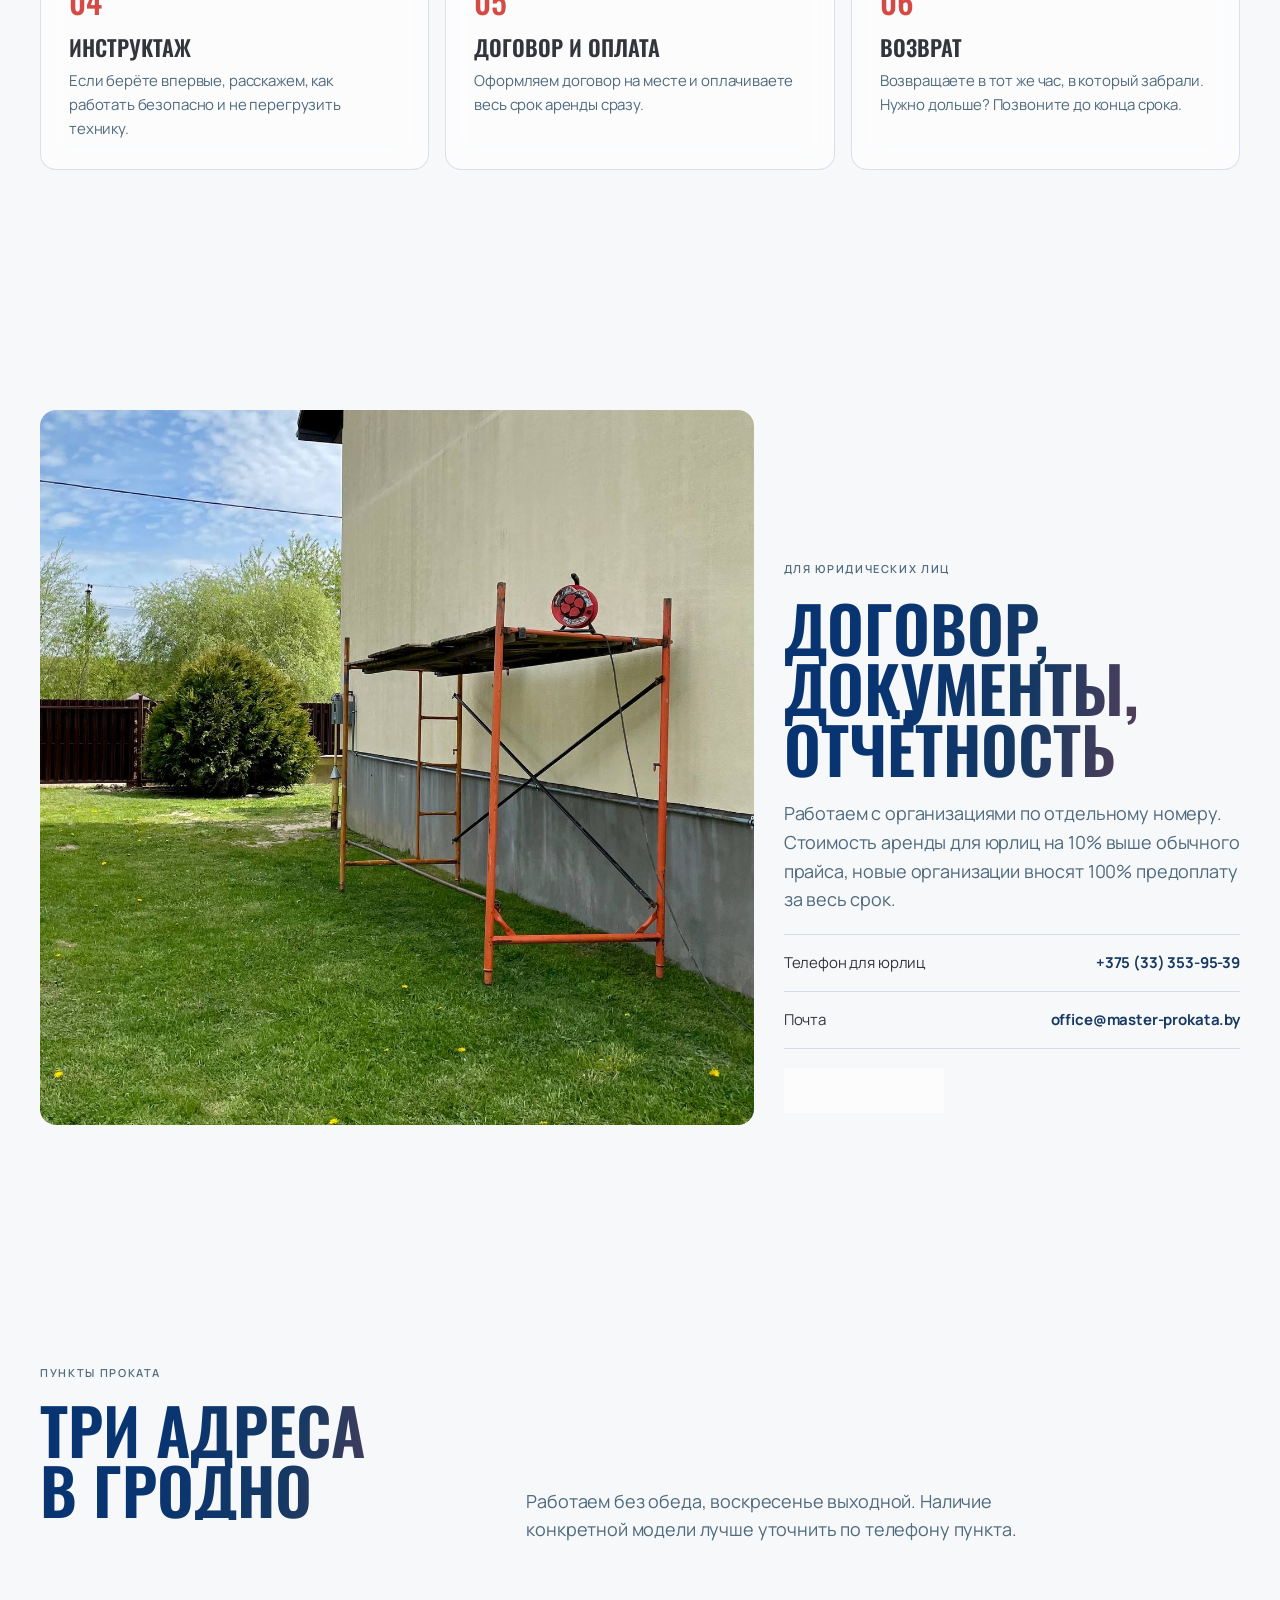
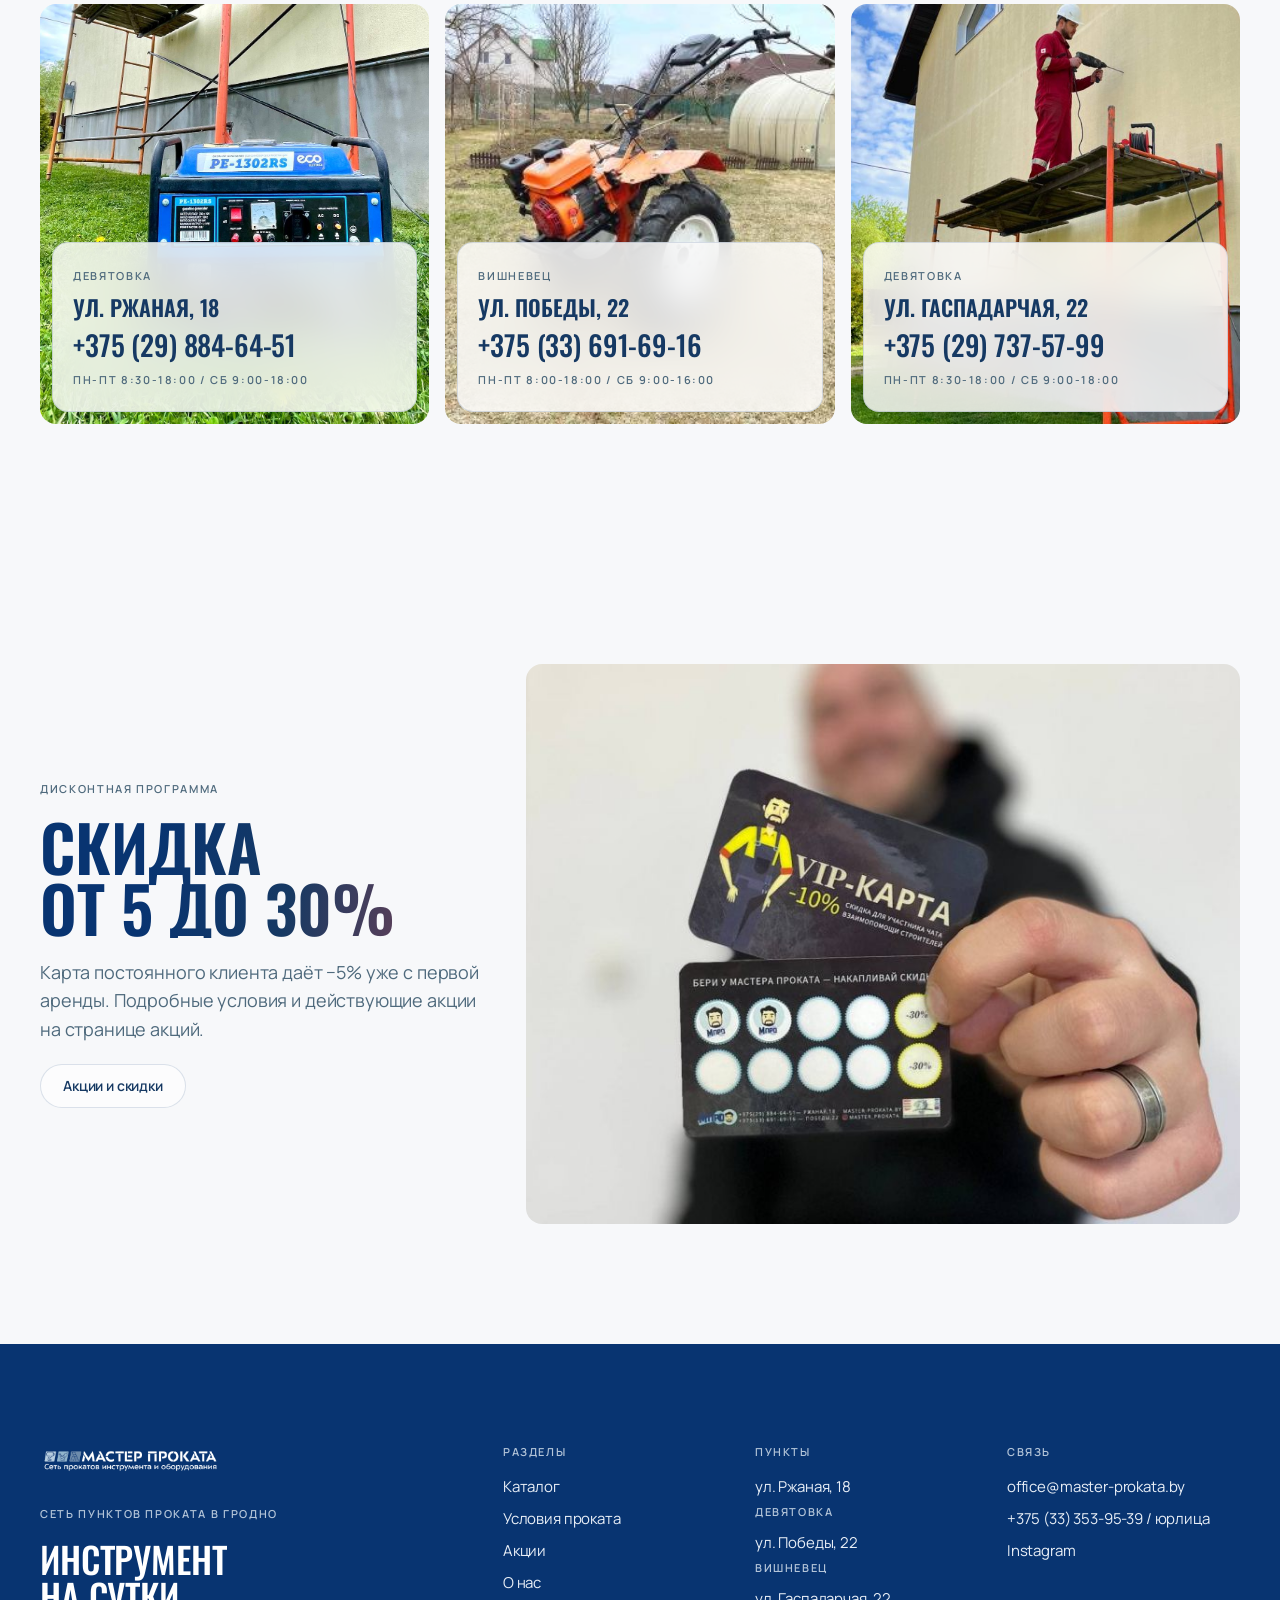
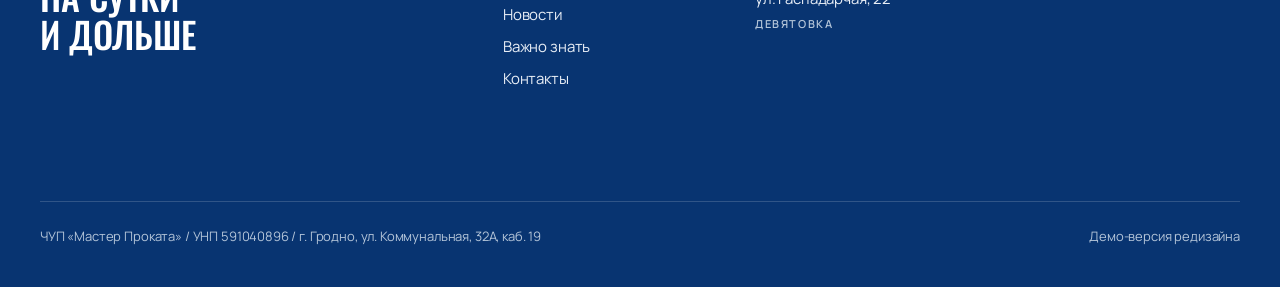
==== commit 517c0f94: "Light theme in master-prokata palette, real logo" ====
--- a/index.html
+++ b/index.html
@@ -46,7 +46,7 @@
 <section class="sec"><div class="wrap split" style="grid-template-columns:39fr 61fr" data-b><div class="tx" data-g style="justify-content:center"><div class="cap" data-r>Дисконтная программа</div><h2 class="grad" data-r>Скидка<br>от 5 до 30%</h2><p class="lead" data-r>Карта постоянного клиента даёт −5% уже с первой аренды. Подробные условия и действующие акции на странице акций.</p><div data-r><a class="pill" href="https://master-prokata.by/akcii/" target="_blank" rel="noopener">Акции и скидки</a></div></div>
 <div class="ph" data-r><img src="assets/img/vip.jpg" alt="VIP-карта Мастера проката" loading="lazy"></div></div></section>
 <footer class="ftr"><div class="wrap"><div class="g" data-g>
-<div data-r><div class="cap">Сеть пунктов проката в Гродно</div><p class="big" style="margin:18px 0 24px">Инструмент<br>на сутки<br>и дольше</p><a class="pill acc" href="tel:+375298846451">+375 (29) 884-64-51</a></div>
+<div data-r><a class="logo" href="index.html"><img src="assets/img/logo.png" alt="Мастер проката"></a><div class="cap">Сеть пунктов проката в Гродно</div><p class="big" style="margin:18px 0 24px">Инструмент<br>на сутки<br>и дольше</p><a class="pill acc" href="tel:+375298846451">+375 (29) 884-64-51</a></div>
 <div data-r><h4>Разделы</h4><ul><li><a href="catalog.html">Каталог</a></li><li><a href="usloviya.html">Условия проката</a></li><li><a href="https://master-prokata.by/akcii/">Акции</a></li><li><a href="about.html">О нас</a></li><li><a href="https://master-prokata.by/news/">Новости</a></li><li><a href="https://master-prokata.by/baza-znanii/">Важно знать</a></li><li><a href="contacts.html">Контакты</a></li></ul></div>
 <div data-r><h4>Пункты</h4><ul><li>ул. Ржаная, 18<br><span class="cap">Девятовка</span></li><li>ул. Победы, 22<br><span class="cap">Вишневец</span></li><li>ул. Гаспадарчая, 22<br><span class="cap">Девятовка</span></li></ul></div>
 <div data-r><h4>Связь</h4><ul><li><a href="mailto:office@master-prokata.by">office@master-prokata.by</a></li><li><a href="tel:+375333539539">+375 (33) 353-95-39 / юрлица</a></li><li><a href="https://www.instagram.com/masterprokata_grodno/" target="_blank" rel="noopener">Instagram</a></li></ul></div>
--- a/style.css
+++ b/style.css
@@ -1,24 +1,24 @@
-:root{--bg:#0d0e10;--bg2:#141518;--ink:#f3efe8;--mute:#a7a29a;--line:rgba(243,239,232,.12);--acc:#f26b2a;
---glass:rgba(22,23,26,.55);--e:cubic-bezier(.215,.61,.355,1);--lead:cubic-bezier(.16,1,.3,1);
+:root{--bg:#f7f8fa;--bg2:#ffffff;--ink:#163963;--txt:#34343c;--mute:#4f6a7d;--line:rgba(8,52,113,.14);--acc:#d44a44;--navy:#083471;
+--glass:rgba(255,255,255,.62);--e:cubic-bezier(.215,.61,.355,1);--lead:cubic-bezier(.16,1,.3,1);
 --disp:"Oswald",Arial Narrow,sans-serif;--text:"Manrope",Arial,sans-serif;--wrap:1520px}
 *{box-sizing:border-box;margin:0;padding:0}
-html{background:var(--bg);color:var(--ink);font:400 15px/1.6 var(--text);letter-spacing:-.01em;-webkit-font-smoothing:antialiased}
+html{background:var(--bg);color:var(--txt);font:400 15px/1.6 var(--text);letter-spacing:-.01em;-webkit-font-smoothing:antialiased}
 body{overflow-x:hidden}
 a{color:inherit;text-decoration:none}img{display:block;max-width:100%}
-.grain{position:fixed;inset:0;pointer-events:none;z-index:100;opacity:.05;background:url("assets/img/grain.png") repeat;background-size:200px 200px}
+.grain{position:fixed;inset:0;pointer-events:none;z-index:100;opacity:.06;mix-blend-mode:multiply;background:url("assets/img/grain.png") repeat;background-size:200px 200px}
 .wrap{max-width:var(--wrap);margin:0 auto;padding:0 40px}
 .sec{padding:120px 0}.sec.tight{padding:80px 0}
 .cap{font:600 11px/1.4 var(--text);letter-spacing:.15em;text-transform:uppercase;color:var(--mute)}
 .cap b{color:var(--acc);font-weight:600}
 h1,h2,h3{font-family:var(--disp);font-weight:600;text-transform:uppercase;letter-spacing:0;line-height:.95}
-.grad{background:linear-gradient(100deg,var(--ink) 30%,var(--acc) 120%);-webkit-background-clip:text;background-clip:text;color:transparent}
+.grad{background:linear-gradient(100deg,#083471 25%,#163963 55%,#d44a44 125%);-webkit-background-clip:text;background-clip:text;color:transparent}
 h2{font-size:clamp(40px,5vw,72px)}
 h3{font-size:22px;line-height:1.1}
 p.lead{font-size:18px;color:var(--mute);max-width:520px}
 /* pills */
 .pill{display:inline-flex;align-items:center;gap:8px;height:44px;padding:0 22px;border-radius:999px;border:1px solid var(--line);background:var(--glass);backdrop-filter:blur(14px);-webkit-backdrop-filter:blur(14px);font:600 14px var(--text);transition:background .3s var(--e),border-color .3s var(--e),color .3s var(--e)}
-.pill:hover{border-color:rgba(243,239,232,.35)}
-.pill.acc{background:var(--acc);border-color:var(--acc);color:#140904}.pill.acc:hover{background:#ff7d3e}
+.pill{color:var(--ink)}.pill:hover{border-color:rgba(8,52,113,.4)}
+.pill.acc{background:#c63f3a;border-color:#c63f3a;color:#fff}.pill.acc:hover{background:#b23531}
 .pill.sm{height:34px;padding:0 16px;font-size:13px}
 .glass{background:var(--glass);border:1px solid var(--line);border-radius:16px;backdrop-filter:blur(18px);-webkit-backdrop-filter:blur(18px)}
 /* top bar + header */
@@ -26,12 +26,12 @@
 .top .wrap{display:flex;gap:28px;align-items:center;height:40px;white-space:nowrap}
 .top a:hover{color:var(--ink)}.top b{color:var(--ink);font-weight:600}.top .sp{flex:1}
 .hdr{position:sticky;top:0;z-index:30;transition:background .5s var(--e)}
-.hdr.solid{background:rgba(13,14,16,.82);backdrop-filter:blur(16px);-webkit-backdrop-filter:blur(16px);border-bottom:1px solid var(--line)}
+.hdr.solid{background:rgba(247,248,250,.85);backdrop-filter:blur(16px);-webkit-backdrop-filter:blur(16px);border-bottom:1px solid var(--line)}
 .hdr .wrap{position:relative;display:flex;align-items:center;gap:24px;height:76px}
-.logo img{height:30px;width:auto}
+.logo{display:inline-flex;align-items:center;padding:10px 18px;border-radius:999px;background:var(--navy)}.logo img{height:26px;width:auto}
 .nav{display:flex;gap:4px;margin-left:auto;padding:4px;border-radius:999px;border:1px solid var(--line);background:var(--glass);backdrop-filter:blur(14px);-webkit-backdrop-filter:blur(14px)}
 .nav a{padding:9px 14px;border-radius:999px;font-size:14px;font-weight:500;color:var(--mute);transition:color .3s var(--e),background .3s var(--e)}
-.nav a:hover,.nav a.on{color:var(--ink);background:rgba(243,239,232,.08)}
+.nav a:hover,.nav a.on{color:var(--ink);background:rgba(8,52,113,.08)}
 .burger{display:none;margin-left:auto;width:44px;height:44px;border-radius:999px;border:1px solid var(--line);background:var(--glass);color:var(--ink);cursor:pointer}
 .burger span{display:block;width:18px;height:2px;margin:4px auto;background:currentColor;transition:transform .3s var(--e),opacity .3s var(--e)}
 .open .burger span:nth-child(1){transform:translateY(6px) rotate(45deg)}.open .burger span:nth-child(2){opacity:0}.open .burger span:nth-child(3){transform:translateY(-6px) rotate(-45deg)}
@@ -39,11 +39,11 @@
 /* hero */
 .hero{position:relative;min-height:calc(100svh - 40px);margin-top:-76px;display:flex;align-items:flex-end;overflow:hidden}
 .hero img.bg{position:absolute;top:0;right:0;width:56%;height:100%;object-fit:cover;object-position:50% 30%}
-.hero:after{content:"";position:absolute;inset:0;background:linear-gradient(90deg,var(--bg) 44%,rgba(13,14,16,0) 60%),linear-gradient(0deg,var(--bg) 0%,rgba(13,14,16,0) 25%),linear-gradient(180deg,rgba(13,14,16,.7) 0%,rgba(13,14,16,0) 22%)}
+.hero:after{content:"";position:absolute;inset:0;background:linear-gradient(90deg,var(--bg) 44%,rgba(247,248,250,0) 60%),linear-gradient(0deg,var(--bg) 0%,rgba(247,248,250,0) 25%),linear-gradient(180deg,rgba(247,248,250,.75) 0%,rgba(247,248,250,0) 20%)}
 .hero .wrap{position:relative;z-index:2;width:100%;padding-bottom:56px}
 .hero .col{width:39vw;max-width:45vw}
 .hero h1{font-size:clamp(64px,11.25vw,162px);line-height:.86;margin:18px 0 22px}
-.hero p{font-size:17px;color:#cfc9c0;max-width:440px}
+.hero p{font-size:17px;color:var(--txt);max-width:440px}
 .hero .acts{display:flex;gap:12px;margin-top:32px;flex-wrap:wrap}
 .hero .pts{position:absolute;right:40px;bottom:72px;z-index:2;width:330px;padding:22px;display:grid;gap:14px}
 .pts .r{display:flex;justify-content:space-between;gap:12px;font-size:14px}.pts .r span{color:var(--mute)}
@@ -58,20 +58,20 @@
 .grid{display:grid;grid-template-columns:repeat(4,1fr);gap:16px}
 .grid.top4{gap:30px}
 .card{position:relative;display:flex;flex-direction:column;border-radius:16px;overflow:hidden;background:var(--bg2);border:1px solid var(--line);transition:border-color .5s var(--e)}
-.card:hover{border-color:rgba(242,107,42,.55)}
-.card .ph{aspect-ratio:4/3;overflow:hidden;background:#e9e6e0}
+.card:hover{border-color:rgba(212,74,68,.55)}
+.card .ph{aspect-ratio:4/3;overflow:hidden;background:#fff}
 .card .ph img{width:100%;height:100%;object-fit:cover;transition:transform .6s var(--e)}
 .card .ph.prod img{object-fit:contain;padding:18px;mix-blend-mode:multiply}
 .card:hover .ph img{transform:scale(1.04)}
 .card .bd{padding:18px 20px 20px;display:flex;flex-direction:column;gap:10px;flex:1}
-.card .nm{font-weight:600;font-size:15px;line-height:1.35}
-.card .pr{margin-top:auto;display:flex;align-items:baseline;gap:8px;font:500 28px/1 var(--disp)}
+.card .nm{color:var(--ink);font-weight:600;font-size:15px;line-height:1.35}
+.card .pr{color:var(--ink);margin-top:auto;display:flex;align-items:baseline;gap:8px;font:500 28px/1 var(--disp)}
 .card .pr small{font:500 11px var(--text);letter-spacing:.15em;text-transform:uppercase;color:var(--mute)}
 .card .pr s{font-size:16px;color:var(--mute)}
 .tag{position:absolute;top:12px;left:12px;z-index:2}
 /* steps */
 .steps{display:grid;grid-template-columns:repeat(3,1fr);gap:16px}
-.step{padding:28px;border-radius:16px;border:1px solid var(--line)}
+.step{background:var(--glass);backdrop-filter:blur(14px);padding:28px;border-radius:16px;border:1px solid var(--line)}
 .step b{display:block;font:500 32px/1 var(--disp);color:var(--acc);margin-bottom:18px}
 .step p{color:var(--mute);margin-top:10px}
 /* photo split */
@@ -97,14 +97,14 @@
 .phead h1{font-size:clamp(52px,7.5vw,112px);margin:20px 0 24px;max-width:45vw}
 .crumbs{font-size:13px;color:var(--mute)}.crumbs a:hover{color:var(--ink)}
 .pills{display:flex;flex-wrap:wrap;gap:8px}
-.az{columns:4;column-gap:30px}.az a{display:block;padding:9px 0;border-bottom:1px solid var(--line);color:#d8d3cb;break-inside:avoid;transition:color .3s var(--e)}.az a:hover{color:var(--acc)}
+.az{columns:4;column-gap:30px}.az a{display:block;padding:9px 0;border-bottom:1px solid var(--line);color:var(--txt);break-inside:avoid;transition:color .3s var(--e)}.az a:hover{color:var(--acc)}
 .item{display:grid;grid-template-columns:55fr 45fr;gap:30px}
-.item .ph{background:#e9e6e0;border-radius:16px;display:flex;align-items:center;justify-content:center;padding:40px;min-height:520px}
+.item .ph{background:#fff;border:1px solid var(--line);border-radius:16px;display:flex;align-items:center;justify-content:center;padding:40px;min-height:520px}
 .item .ph img{mix-blend-mode:multiply;max-height:440px}
 .item h1{font-size:clamp(44px,5vw,76px);margin:18px 0 24px;max-width:none}
 .price{font:500 40px/1 var(--disp)}.price small{font:600 11px var(--text);letter-spacing:.15em;text-transform:uppercase;color:var(--mute);margin-left:8px}
 .spec{display:grid;grid-template-columns:1fr 1fr;border-top:1px solid var(--line)}.spec div{padding:12px 0;border-bottom:1px solid var(--line);display:flex;justify-content:space-between;gap:12px;padding-right:20px}.spec span{color:var(--mute)}
-.prose{max-width:760px;color:#d8d3cb}.prose p{margin-bottom:16px}.prose h3{margin:40px 0 14px;color:var(--ink)}.prose ul{margin:0 0 16px 20px}
+.prose{max-width:760px;color:var(--txt)}.prose p{margin-bottom:16px}.prose h3{margin:40px 0 14px;color:var(--ink)}.prose ul{margin:0 0 16px 20px}
 .note{padding:22px 24px;border-left:2px solid var(--acc);background:var(--bg2);border-radius:0 16px 16px 0;margin:24px 0}
 /* lead motion: blur-in */
 .js [data-r]{opacity:0;filter:blur(14px);transform:translateY(18px)}
@@ -113,7 +113,7 @@
 /* responsive */
 @media(max-width:1280px){.nav a{padding:9px 10px;font-size:13px}}
 @media(max-width:1100px){.nav{display:none}.burger{display:block}
- .open .nav{display:flex;flex-direction:column;position:absolute;top:100%;left:16px;right:16px;border-radius:16px;padding:10px;background:rgba(20,21,24,.94)}
+ .open .nav{display:flex;flex-direction:column;position:absolute;top:100%;left:16px;right:16px;border-radius:16px;padding:10px;background:rgba(255,255,255,.95)}
  .open .nav a{padding:14px 16px;font-size:17px;color:var(--ink)}
  .grid{grid-template-columns:repeat(2,1fr)}.az{columns:2}}
 @media(max-width:760px){.wrap{padding:0 16px}.sec{padding:80px 0}
@@ -121,10 +121,16 @@
  .hdr .wrap{height:64px}.hero{margin-top:-64px}
  .hero .col{width:100%;max-width:none}.hero h1{font-size:72px}.hero .pts{position:relative;right:auto;bottom:auto;width:auto;margin:0 16px 40px}
  .hero{flex-direction:column;justify-content:flex-end}.hero .wrap{padding-bottom:28px}
- .hero:after{background:linear-gradient(0deg,var(--bg) 40%,rgba(13,14,16,0) 62%),linear-gradient(180deg,rgba(13,14,16,.6) 0%,rgba(13,14,16,0) 18%)}
+ .hero:after{background:linear-gradient(0deg,var(--bg) 40%,rgba(247,248,250,0) 62%),linear-gradient(180deg,rgba(247,248,250,.7) 0%,rgba(247,248,250,0) 16%)}
  .hero img.bg{width:100%;height:64%;object-position:60% 20%}
  .hero{min-height:auto;padding-top:56vh}
  .nums{grid-template-columns:1fr 1fr;gap:28px 16px}.asym,.split,.item,.ftr .g{grid-template-columns:1fr}.asym .head{position:static}
  .grid,.grid.top4{grid-template-columns:1fr 1fr;gap:12px}.steps,.points{grid-template-columns:1fr}.split .ph{min-height:360px}
- .card .bd{padding:14px}.card .nm{font-size:14px}.card .pr{font-size:24px}
+ .card .bd{padding:14px}.card .nm{color:var(--ink);font-size:14px}.card .pr{color:var(--ink);font-size:24px}
  .phead h1{max-width:none}.az{columns:1}.spec{grid-template-columns:1fr}.item .ph{min-height:320px}}
+
+.ftr{background:var(--navy);color:#e8eef6;border-top:0}.ftr .big{color:#fff}.ftr h4,.ftr .cap,.ftr .legal{color:#b3c4d8}.ftr .legal{border-color:rgba(255,255,255,.16)}.ftr li a:hover{color:#fff;text-decoration:underline}
+.ftr .logo{padding:0;background:none;margin-bottom:28px}.ftr .logo img{height:34px}
+.cap b{color:var(--acc)}.burger{color:var(--ink)}.num b{color:var(--ink)}.num b i{color:var(--acc)}.step b{color:var(--acc)}.rows b{color:var(--ink)}
+.point .glass{background:rgba(255,255,255,.82)}.point h3,.point a.tel{color:var(--ink)}
+.note{background:#fff}.split .tx .lead,.asym .lead{color:var(--mute)}
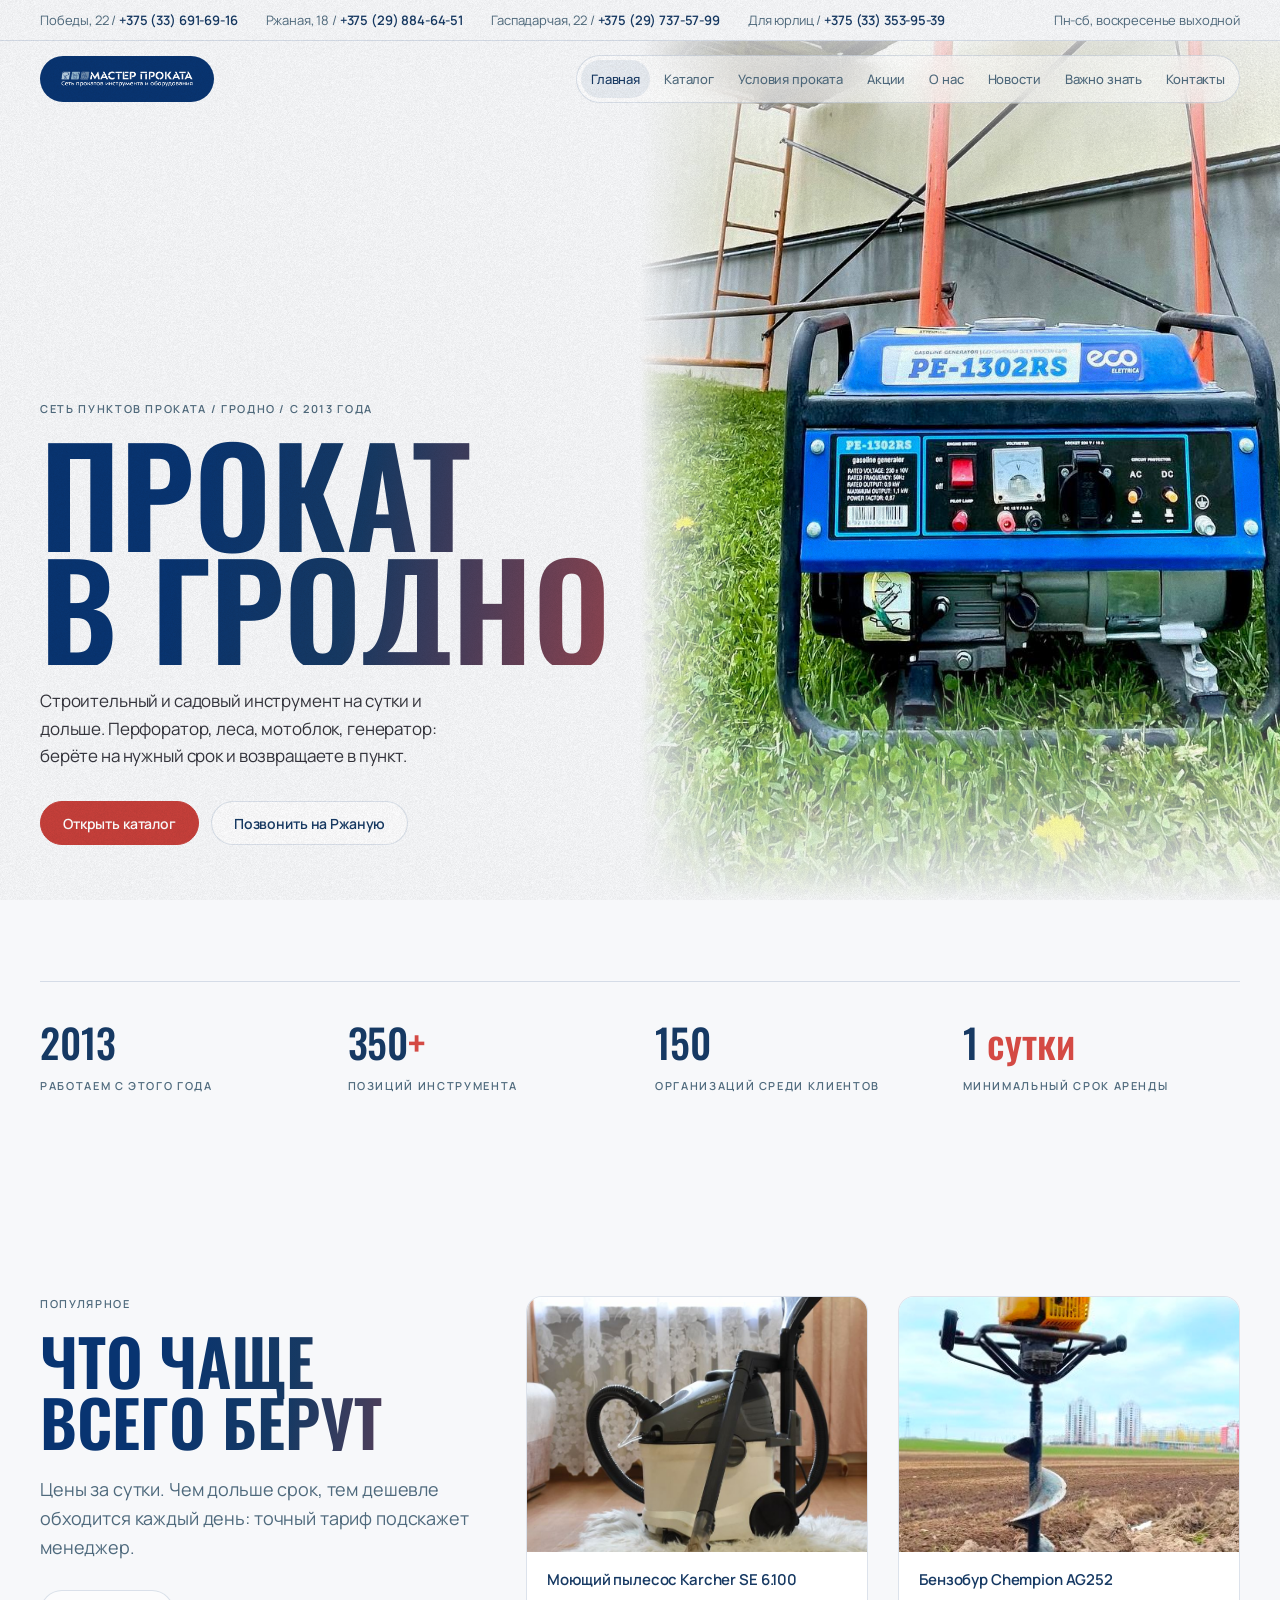
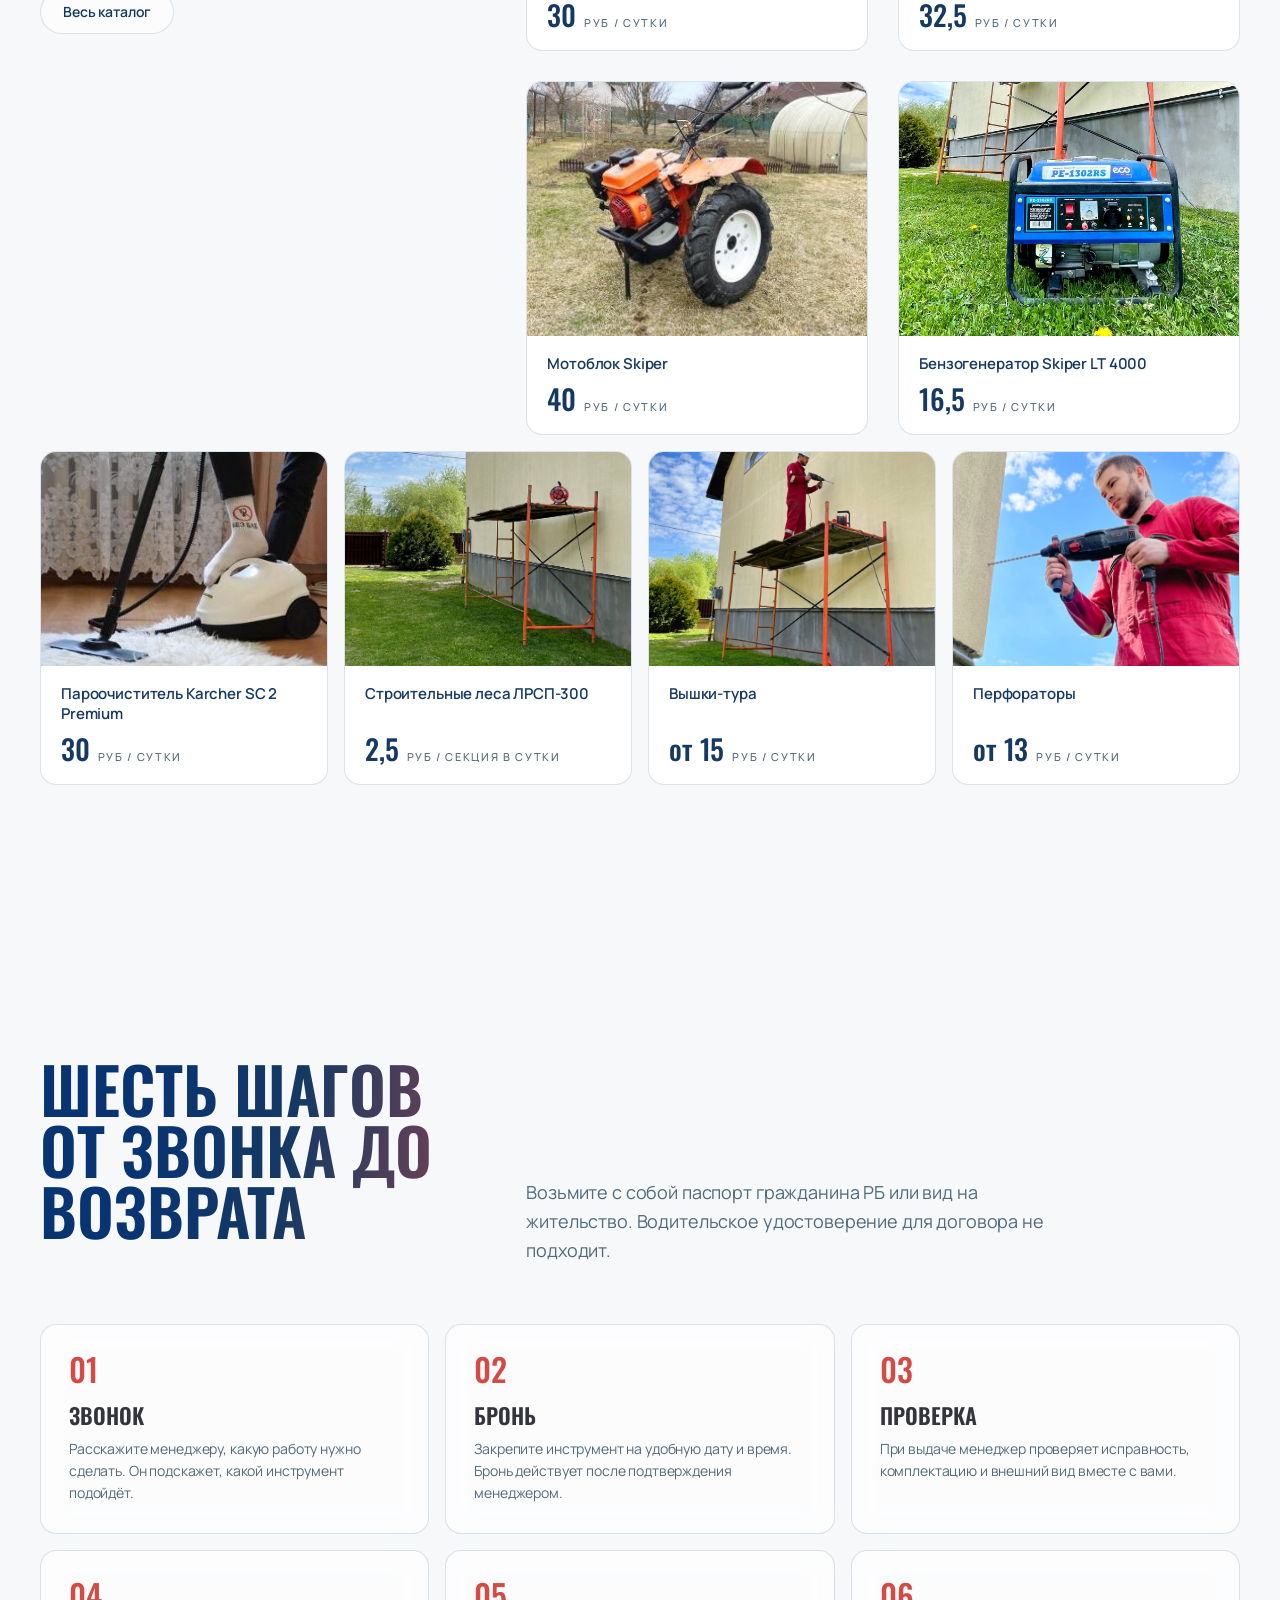
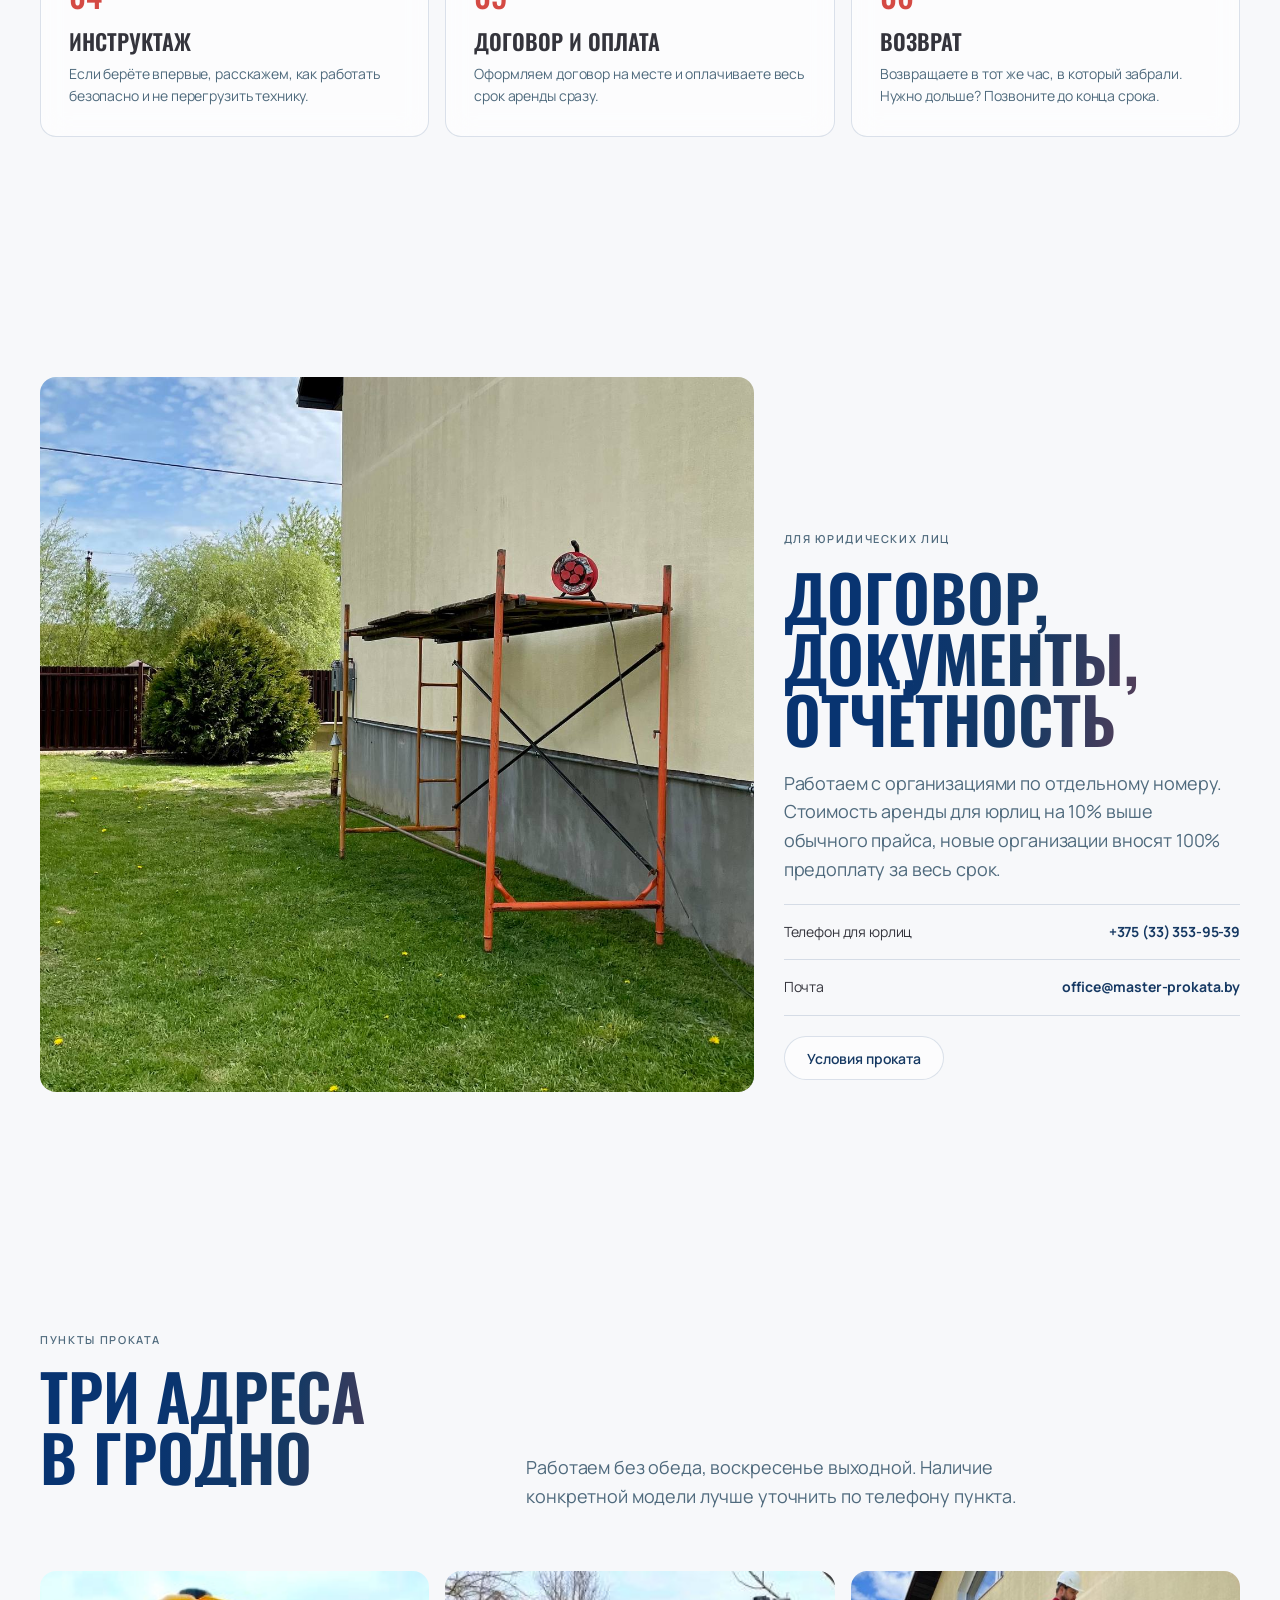
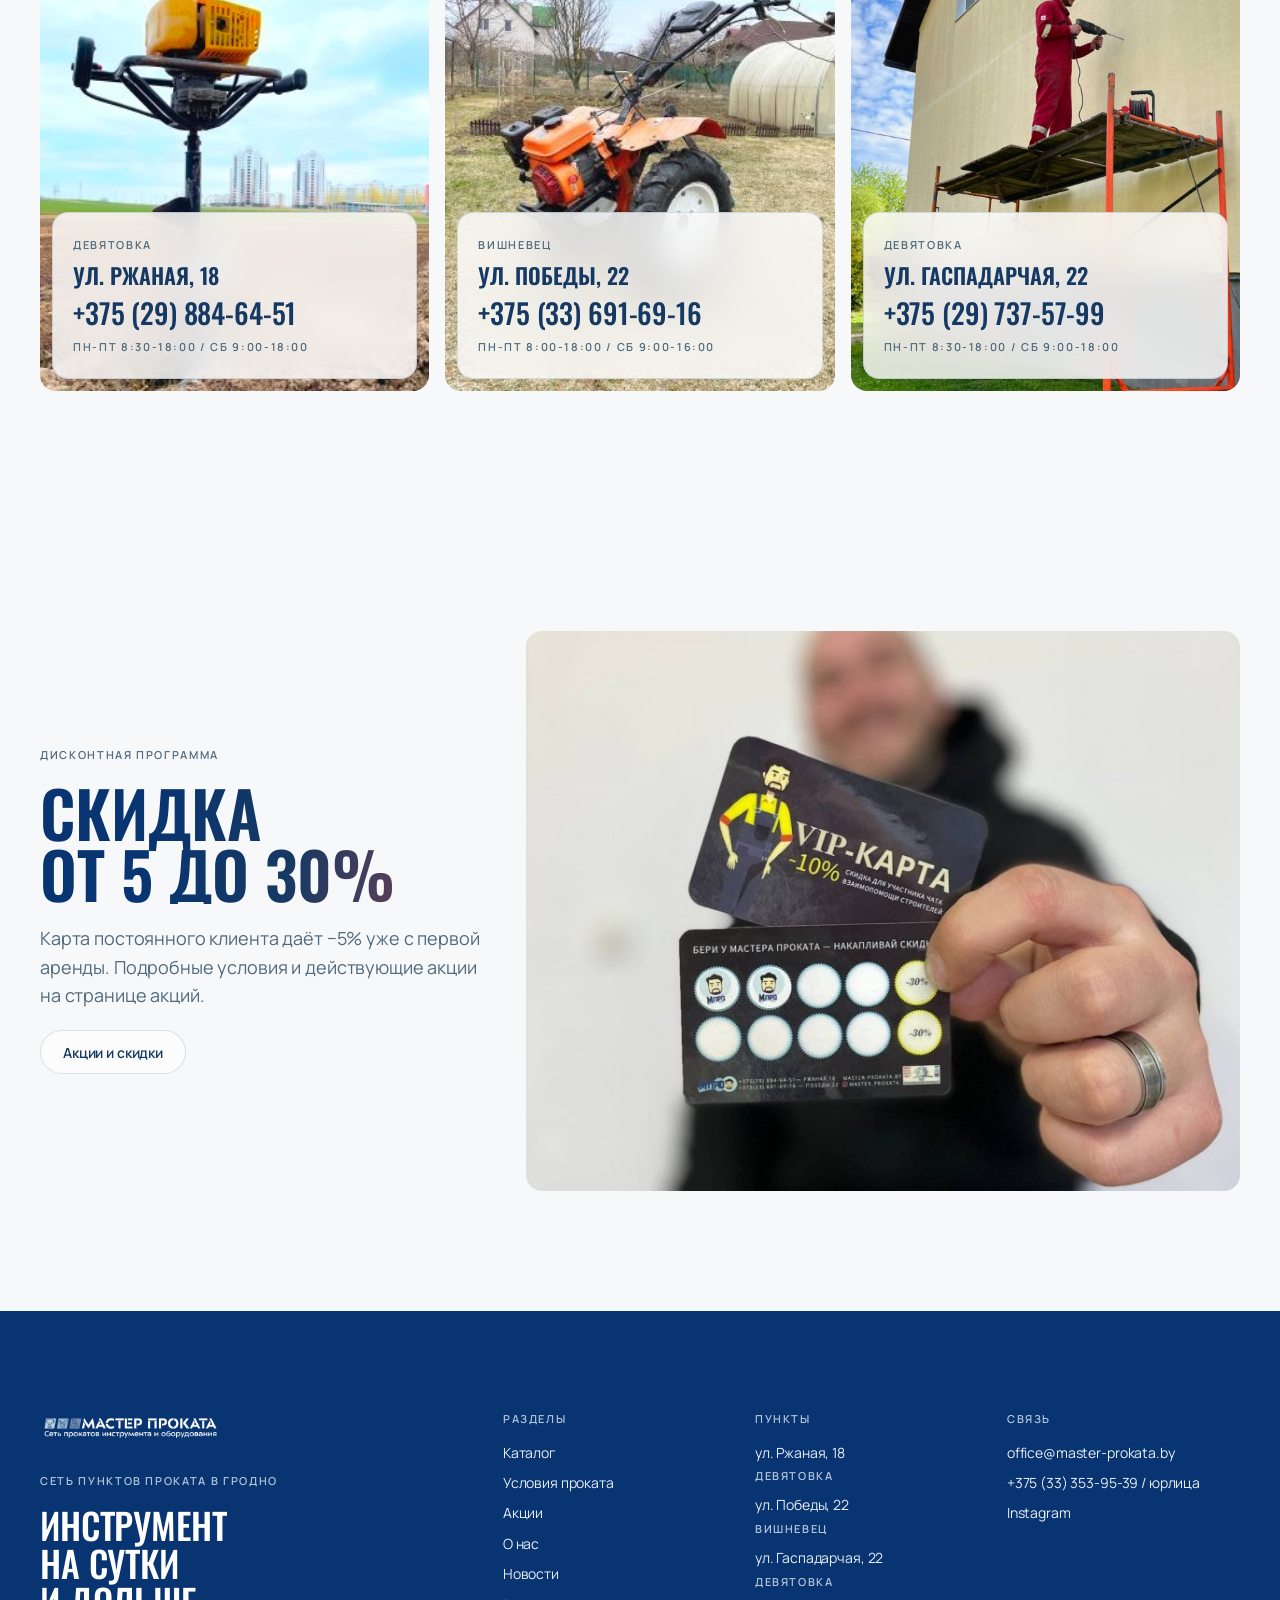
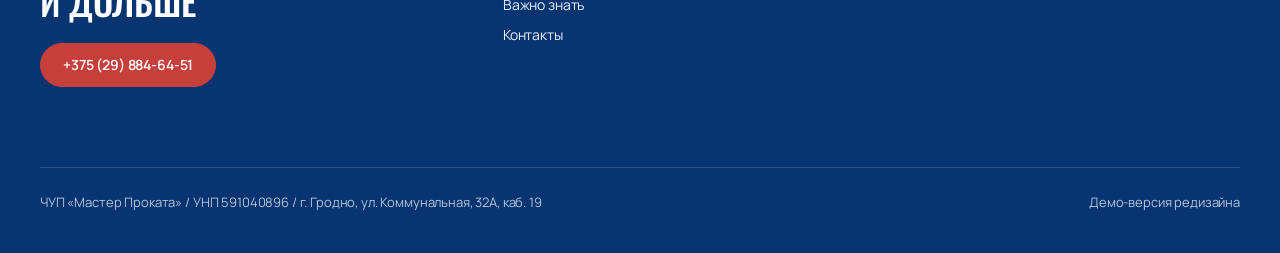
==== commit c9a9ea68: "Hero: generator photo without people, two-line headline" ====
--- a/index.html
+++ b/index.html
@@ -12,9 +12,9 @@
 </div></div>
 <header class="hdr"><div class="wrap"><a class="logo" href="index.html"><img src="assets/img/logo.png" alt="Мастер проката"></a>
 <nav class="nav"><a href="index.html" class=on>Главная</a><a href="catalog.html">Каталог</a><a href="usloviya.html">Условия проката</a><a href="https://master-prokata.by/akcii/" target=_blank rel=noopener>Акции</a><a href="about.html">О нас</a><a href="https://master-prokata.by/news/" target=_blank rel=noopener>Новости</a><a href="https://master-prokata.by/baza-znanii/" target=_blank rel=noopener>Важно знать</a><a href="contacts.html">Контакты</a></nav><button class="burger" aria-label="Меню" aria-expanded="false"><span></span><span></span><span></span></button></div></header>
-<section class="hero"><img class="bg" src="assets/img/hero.jpg" alt="Сотрудник проката с перфоратором"><div class="wrap"><div class="col" data-g>
+<section class="hero"><img class="bg" src="assets/img/generator.jpg" alt="Бензогенератор Skiper на газоне у дома"><div class="wrap"><div class="col" data-g>
 <div class="cap" data-r>Сеть пунктов проката / Гродно / с 2013 года</div>
-<h1 class="grad" data-r>Прокат<br>в Гродно</h1>
+<h1 class="grad" data-r><span>Прокат</span><span>в Гродно</span></h1>
 <p data-r>Строительный и садовый инструмент на сутки и дольше. Перфоратор, леса, мотоблок, генератор: берёте на нужный срок и возвращаете в пункт.</p>
 <div class="acts" data-r><a class="pill acc" href="catalog.html">Открыть каталог</a><a class="pill" href="tel:+375298846451">Позвонить на Ржаную</a></div></div></div>
 </section>
@@ -40,7 +40,7 @@
 <div data-r><a class="pill" href="usloviya.html">Условия проката</a></div></div></div></section>
 <section class="sec"><div class="wrap"><div class="asym" style="margin-bottom:60px" data-g><div><div class="cap" data-r>Пункты проката</div><h2 class="grad" data-r style="margin-top:18px">Три адреса<br>в Гродно</h2></div><p class="lead" data-r style="align-self:end">Работаем без обеда, воскресенье выходной. Наличие конкретной модели лучше уточнить по телефону пункта.</p></div>
 <div class="points" data-g>
-<div class="point" data-r><img src="assets/img/generator.jpg" alt="" loading="lazy"><div class="glass"><span class="cap">Девятовка</span><h3>ул. Ржаная, 18</h3><a class="tel" href="tel:+375298846451">+375 (29) 884-64-51</a><span class="cap">пн-пт 8:30-18:00 / сб 9:00-18:00</span></div></div>
+<div class="point" data-r><img src="assets/img/benzobur.jpg" alt="" loading="lazy"><div class="glass"><span class="cap">Девятовка</span><h3>ул. Ржаная, 18</h3><a class="tel" href="tel:+375298846451">+375 (29) 884-64-51</a><span class="cap">пн-пт 8:30-18:00 / сб 9:00-18:00</span></div></div>
 <div class="point" data-r><img src="assets/img/motoblok.jpg" alt="" loading="lazy"><div class="glass"><span class="cap">Вишневец</span><h3>ул. Победы, 22</h3><a class="tel" href="tel:+375336916916">+375 (33) 691-69-16</a><span class="cap">пн-пт 8:00-18:00 / сб 9:00-16:00</span></div></div>
 <div class="point" data-r><img src="assets/img/lesa2.jpg" alt="" loading="lazy"><div class="glass"><span class="cap">Девятовка</span><h3>ул. Гаспадарчая, 22</h3><a class="tel" href="tel:+375297375799">+375 (29) 737-57-99</a><span class="cap">пн-пт 8:30-18:00 / сб 9:00-18:00</span></div></div></div></div></section>
 <section class="sec"><div class="wrap split" style="grid-template-columns:39fr 61fr" data-b><div class="tx" data-g style="justify-content:center"><div class="cap" data-r>Дисконтная программа</div><h2 class="grad" data-r>Скидка<br>от 5 до 30%</h2><p class="lead" data-r>Карта постоянного клиента даёт −5% уже с первой аренды. Подробные условия и действующие акции на странице акций.</p><div data-r><a class="pill" href="https://master-prokata.by/akcii/" target="_blank" rel="noopener">Акции и скидки</a></div></div>
--- a/style.css
+++ b/style.css
@@ -2,7 +2,7 @@
 --glass:rgba(255,255,255,.62);--e:cubic-bezier(.215,.61,.355,1);--lead:cubic-bezier(.16,1,.3,1);
 --disp:"Oswald",Arial Narrow,sans-serif;--text:"Manrope",Arial,sans-serif;--wrap:1520px}
 *{box-sizing:border-box;margin:0;padding:0}
-html{background:var(--bg);color:var(--txt);font:400 15px/1.6 var(--text);letter-spacing:-.01em;-webkit-font-smoothing:antialiased}
+html{background:var(--bg);color:var(--txt);font:400 14px/1.6 var(--text);letter-spacing:-.01em;-webkit-font-smoothing:antialiased}
 body{overflow-x:hidden}
 a{color:inherit;text-decoration:none}img{display:block;max-width:100%}
 .grain{position:fixed;inset:0;pointer-events:none;z-index:100;opacity:.06;mix-blend-mode:multiply;background:url("assets/img/grain.png") repeat;background-size:200px 200px}
@@ -38,11 +38,11 @@
 .call{display:none}
 /* hero */
 .hero{position:relative;min-height:calc(100svh - 40px);margin-top:-76px;display:flex;align-items:flex-end;overflow:hidden}
-.hero img.bg{position:absolute;top:0;right:0;width:56%;height:100%;object-fit:cover;object-position:50% 30%}
-.hero:after{content:"";position:absolute;inset:0;background:linear-gradient(90deg,var(--bg) 44%,rgba(247,248,250,0) 60%),linear-gradient(0deg,var(--bg) 0%,rgba(247,248,250,0) 25%),linear-gradient(180deg,rgba(247,248,250,.75) 0%,rgba(247,248,250,0) 20%)}
+.hero img.bg{position:absolute;top:0;right:0;width:50%;height:100%;object-fit:cover;object-position:50% 70%}
+.hero:after{content:"";position:absolute;inset:0;background:linear-gradient(90deg,var(--bg) 50%,rgba(247,248,250,0) 58%),linear-gradient(0deg,var(--bg) 0%,rgba(247,248,250,0) 25%),linear-gradient(180deg,rgba(247,248,250,.75) 0%,rgba(247,248,250,0) 20%)}
 .hero .wrap{position:relative;z-index:2;width:100%;padding-bottom:56px}
-.hero .col{width:39vw;max-width:45vw}
-.hero h1{font-size:clamp(64px,11.25vw,162px);line-height:.86;margin:18px 0 22px}
+.hero .col{width:45vw;max-width:45vw}.hero h1 span{display:block;white-space:nowrap}
+.hero h1{font-size:clamp(56px,10.5vw,152px);line-height:.86;margin:18px 0 22px}
 .hero p{font-size:17px;color:var(--txt);max-width:440px}
 .hero .acts{display:flex;gap:12px;margin-top:32px;flex-wrap:wrap}
 .hero .pts{position:absolute;right:40px;bottom:72px;z-index:2;width:330px;padding:22px;display:grid;gap:14px}
@@ -119,7 +119,7 @@
 @media(max-width:760px){.wrap{padding:0 16px}.sec{padding:80px 0}
  .top .wrap>*:not(.call){display:none}.top .call{display:flex;width:100%;justify-content:space-between}
  .hdr .wrap{height:64px}.hero{margin-top:-64px}
- .hero .col{width:100%;max-width:none}.hero h1{font-size:72px}.hero .pts{position:relative;right:auto;bottom:auto;width:auto;margin:0 16px 40px}
+ .hero .col{width:100%;max-width:none}.hero h1{font-size:60px}.hero .pts{position:relative;right:auto;bottom:auto;width:auto;margin:0 16px 40px}
  .hero{flex-direction:column;justify-content:flex-end}.hero .wrap{padding-bottom:28px}
  .hero:after{background:linear-gradient(0deg,var(--bg) 40%,rgba(247,248,250,0) 62%),linear-gradient(180deg,rgba(247,248,250,.7) 0%,rgba(247,248,250,0) 16%)}
  .hero img.bg{width:100%;height:64%;object-position:60% 20%}
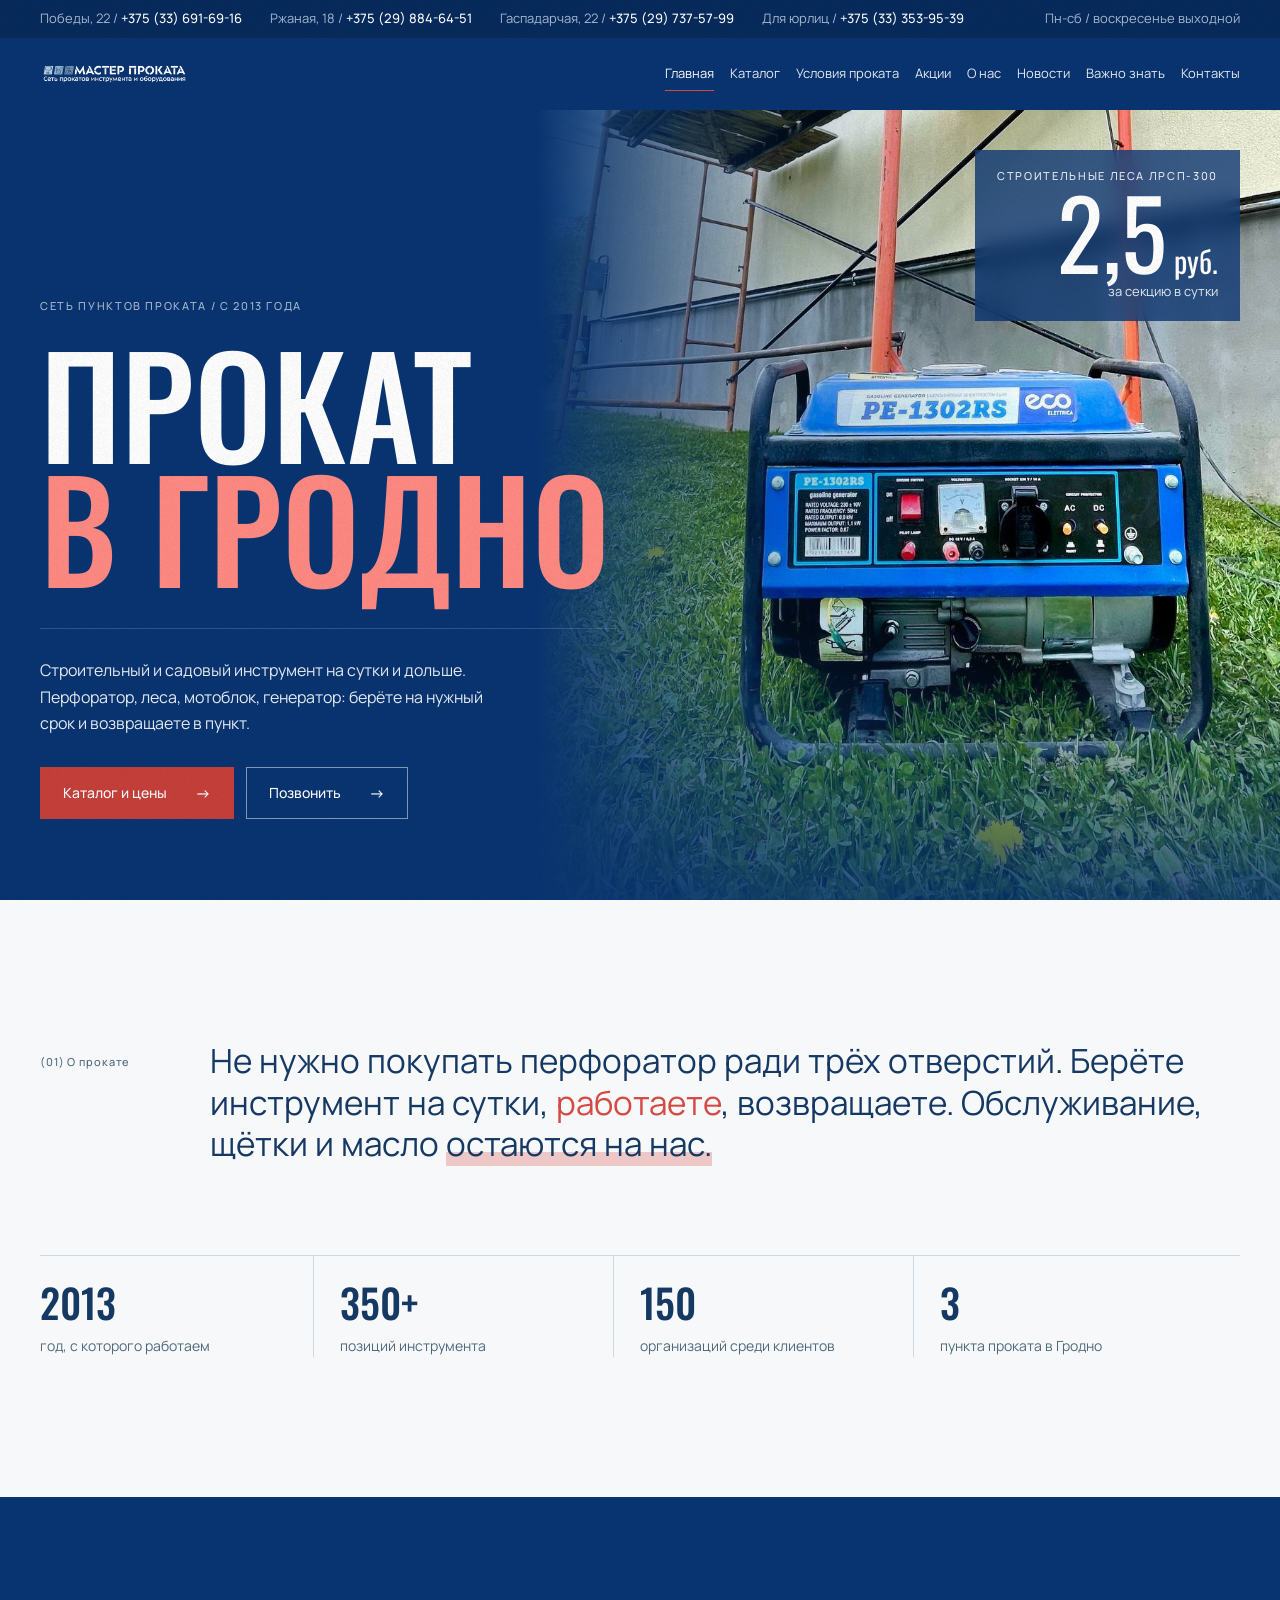
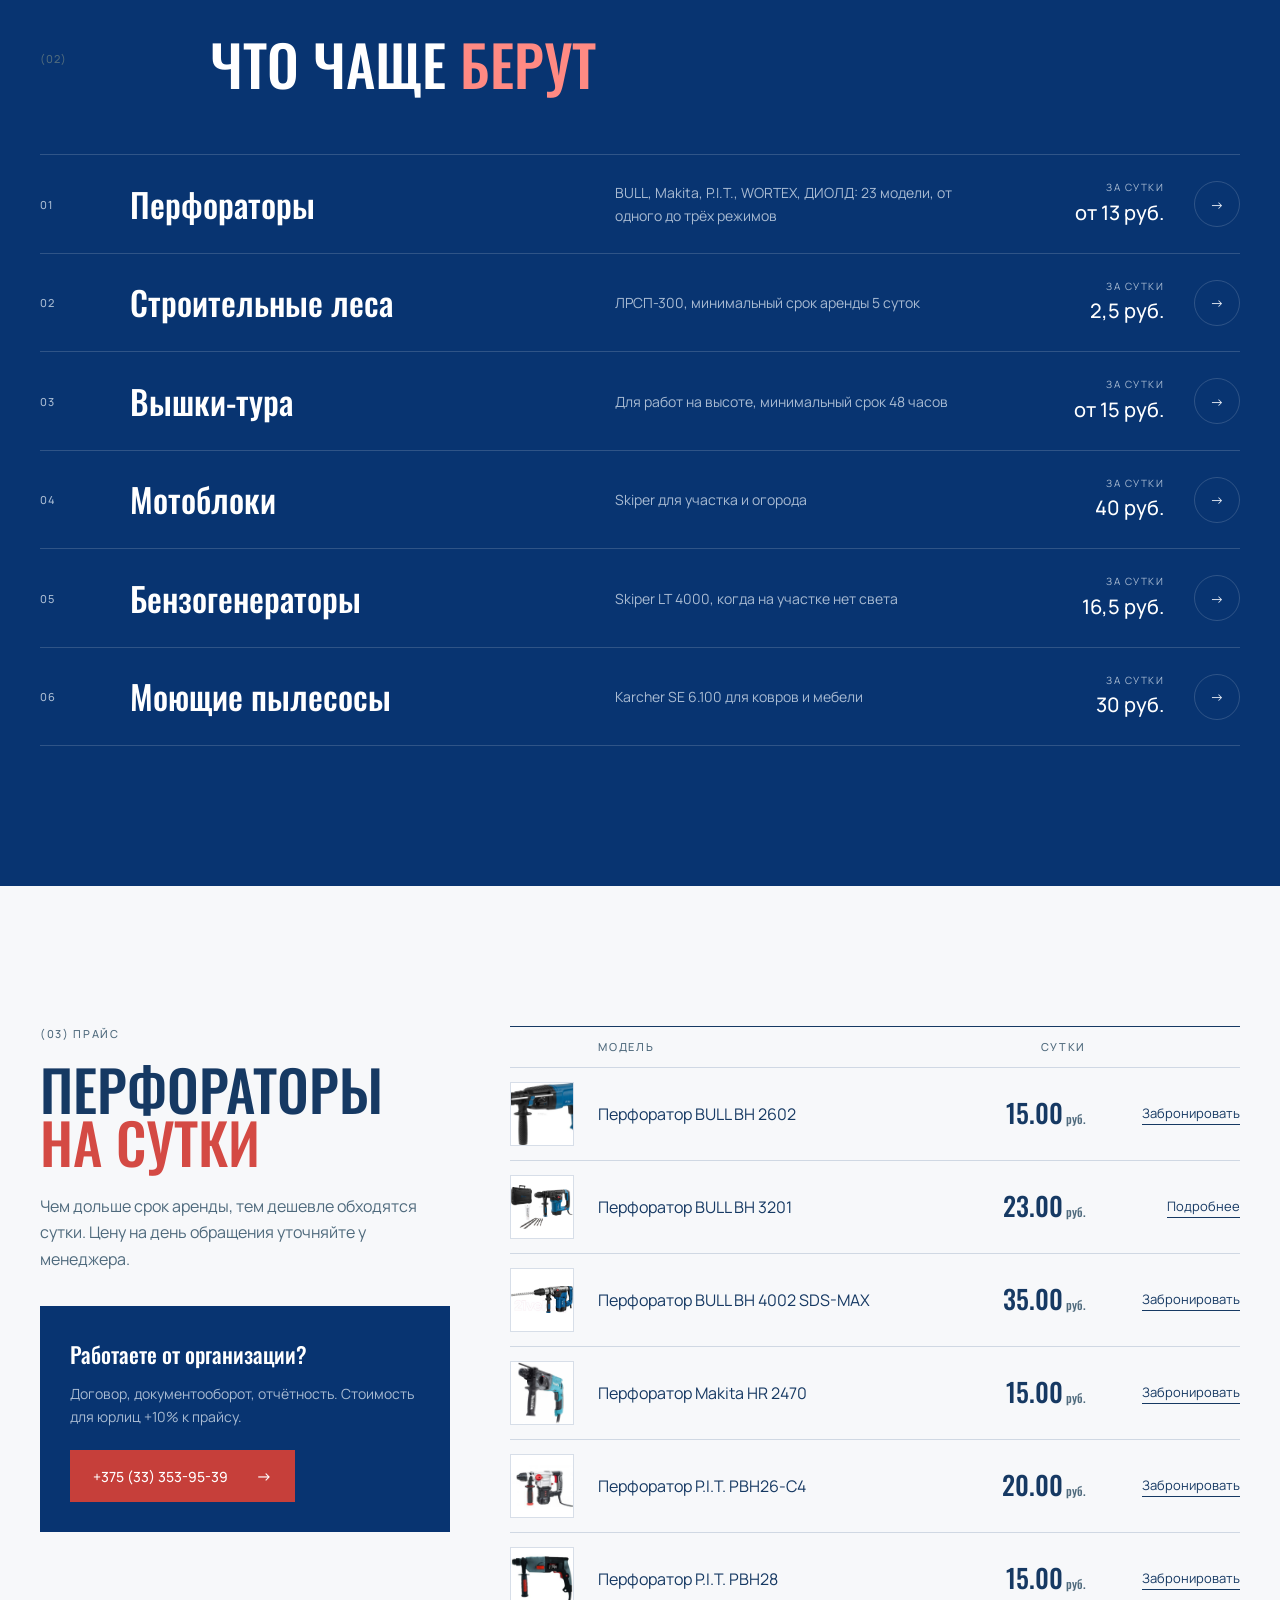
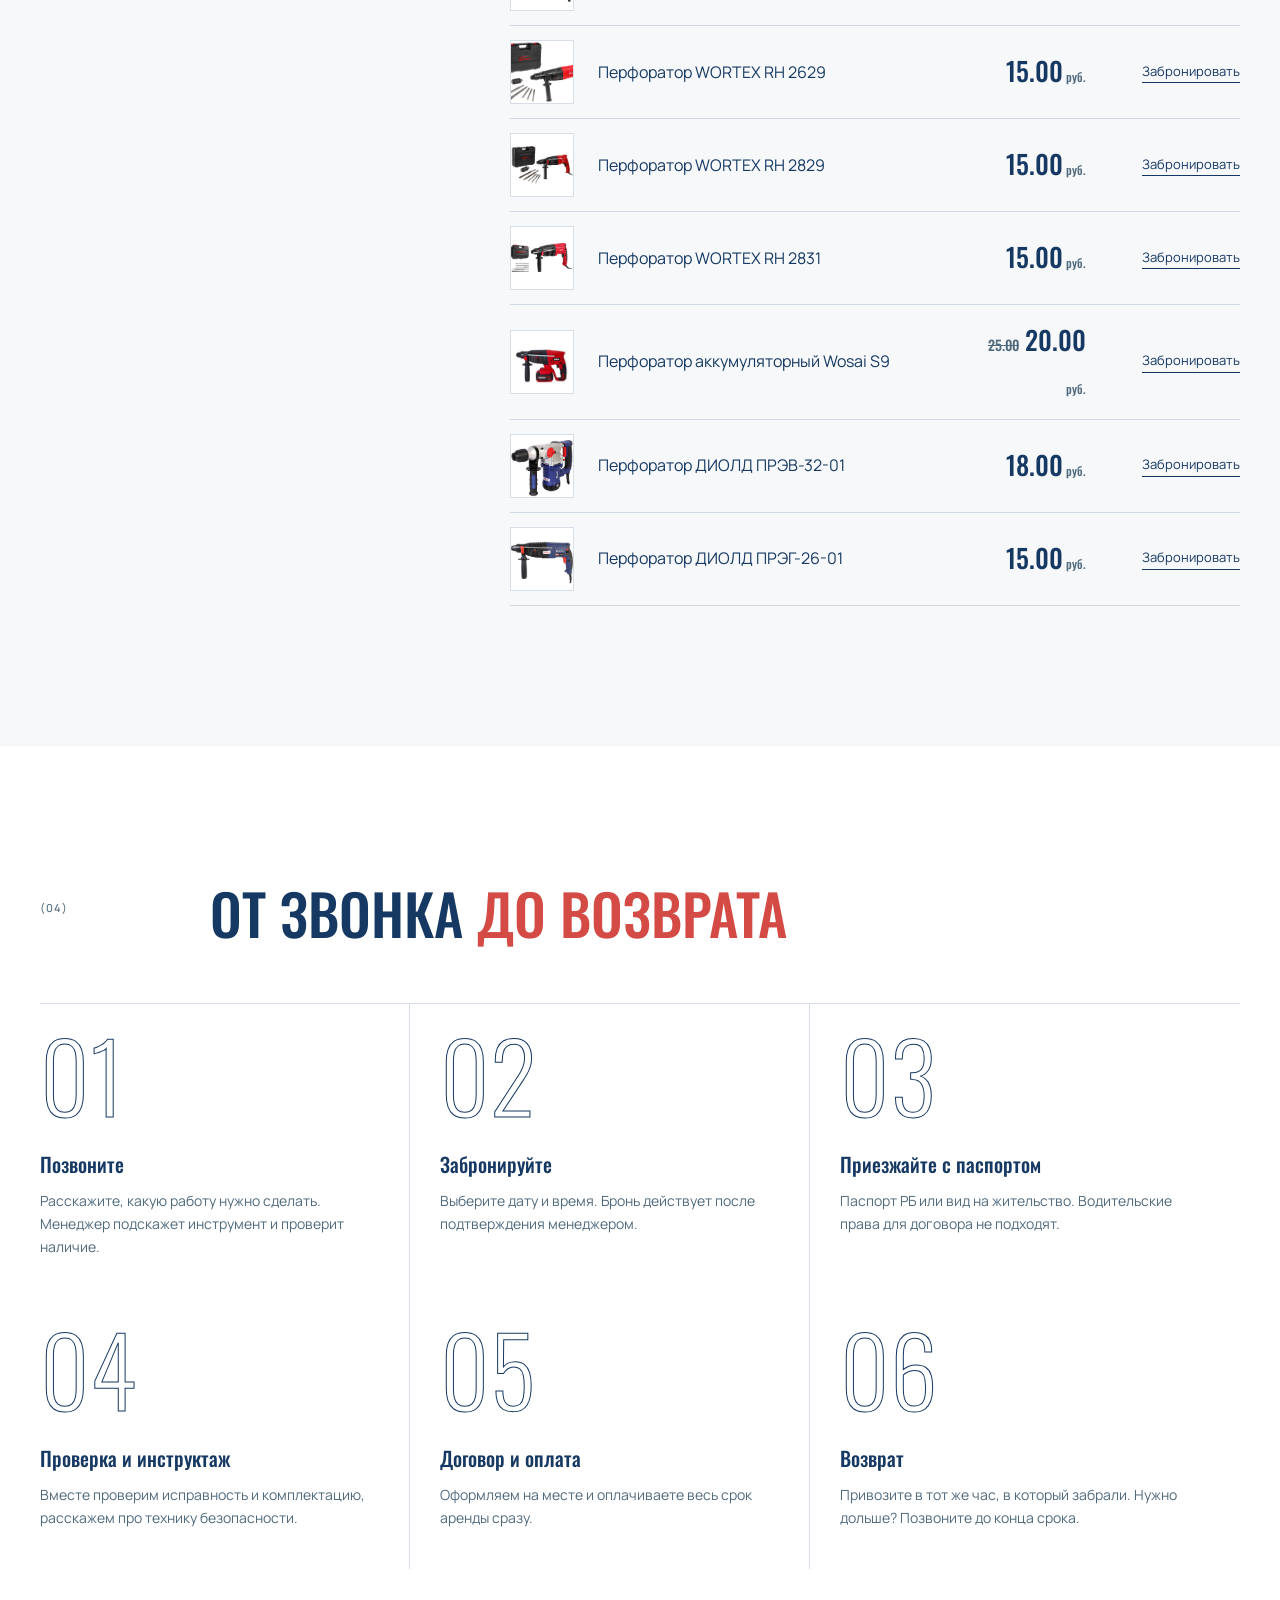
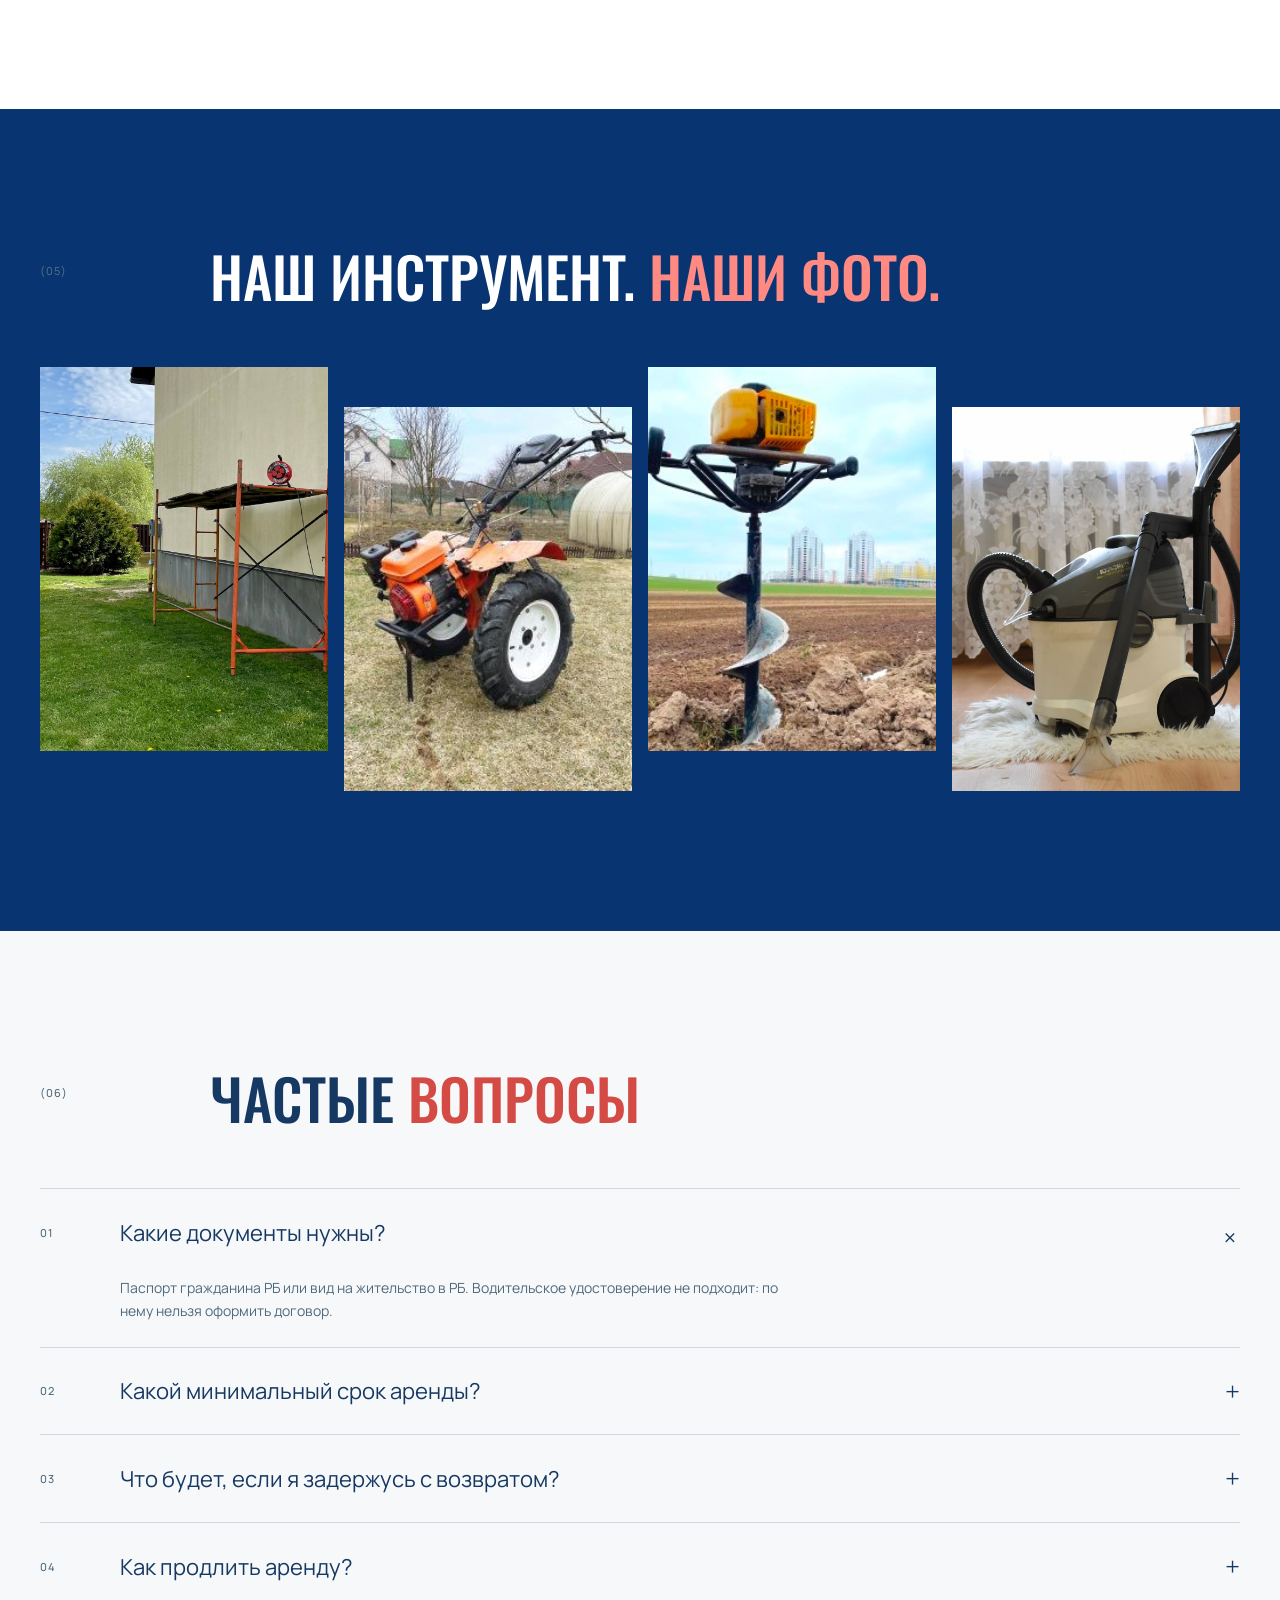
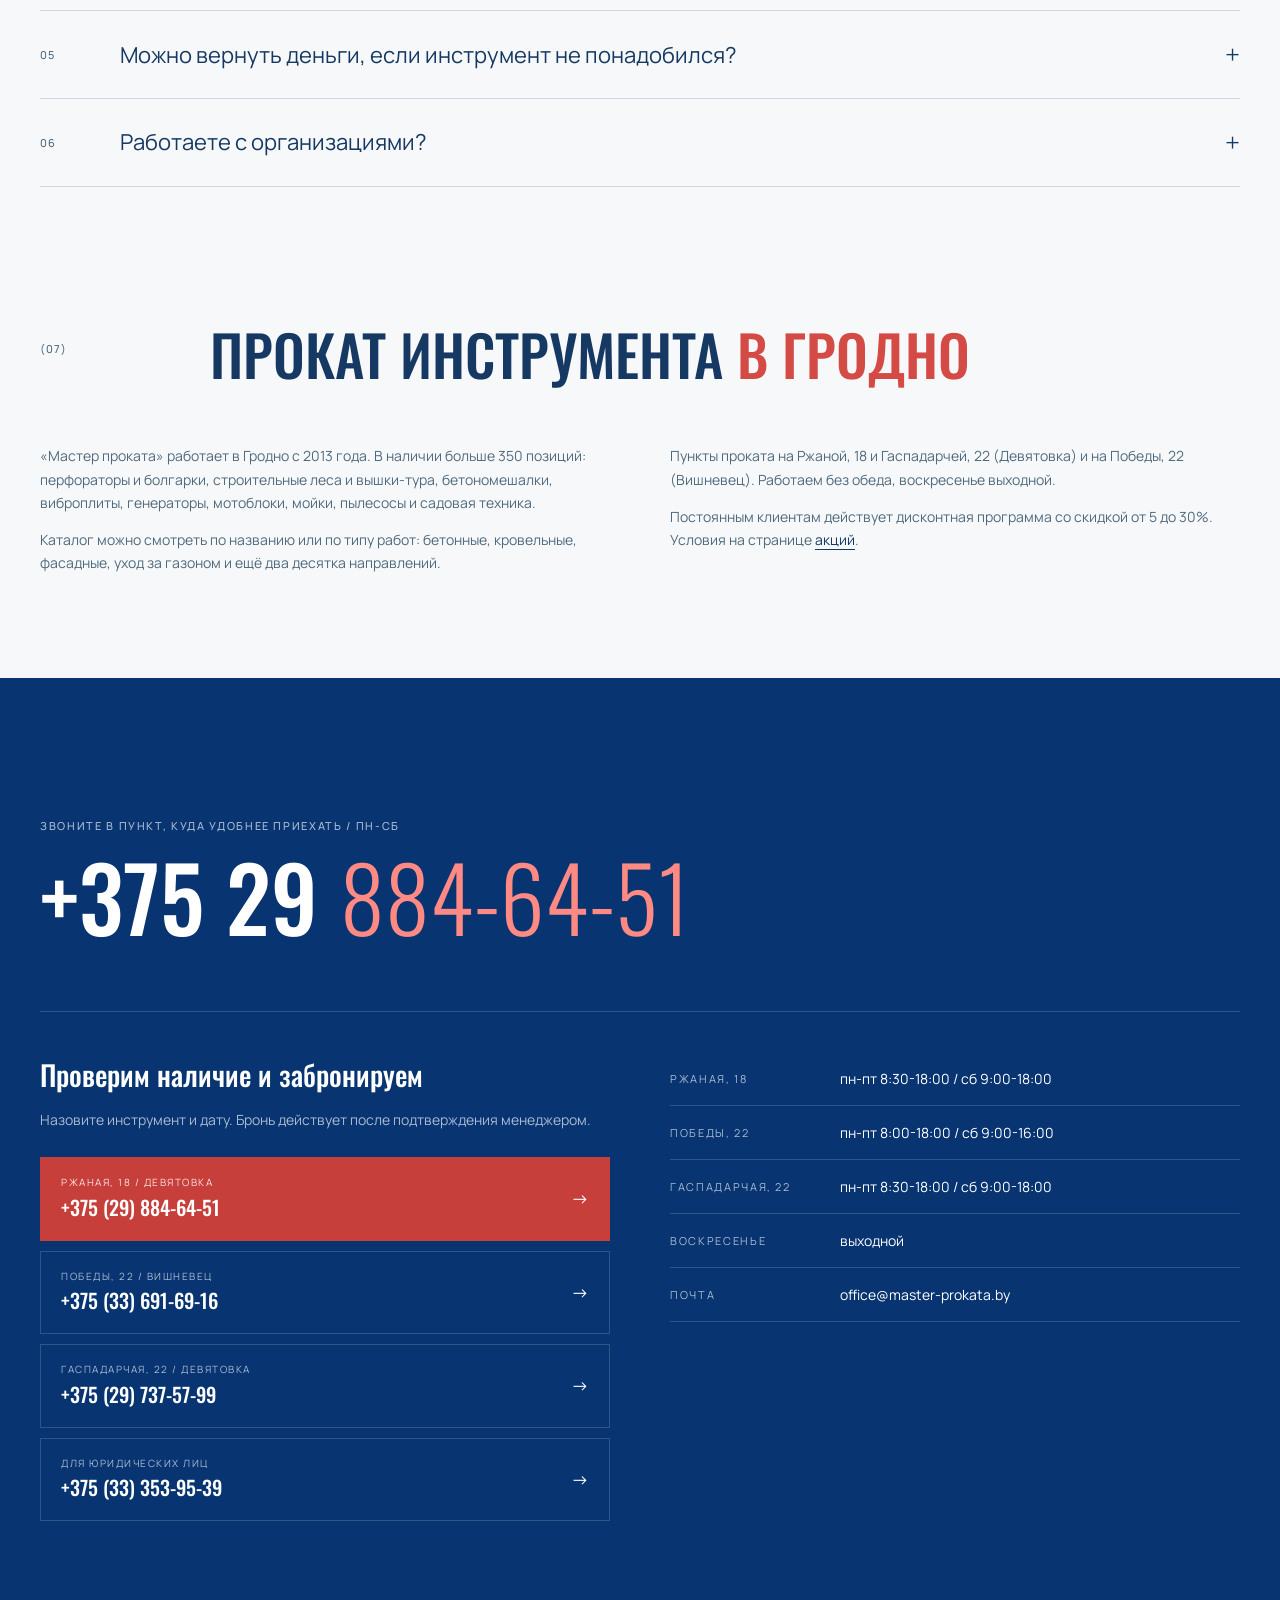
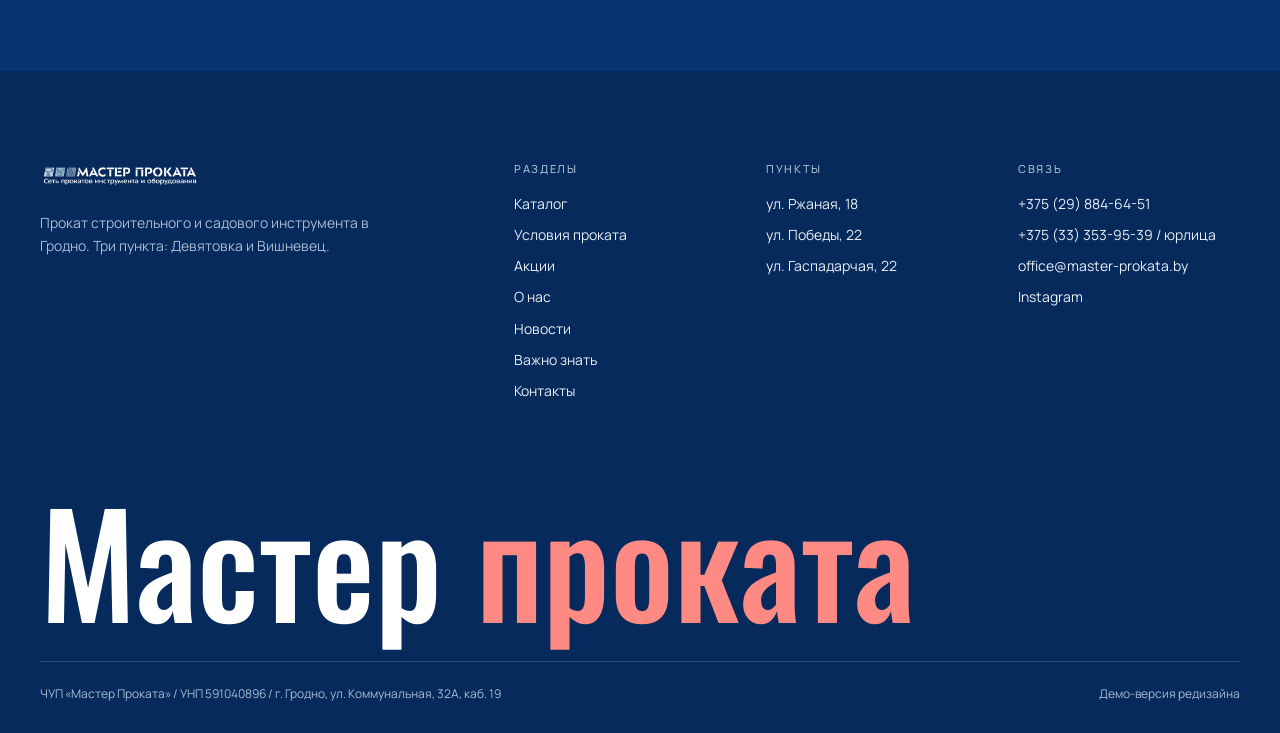
==== commit 5904603f: "v3: rebuilt on raiskiugolok.by composition" ====
--- a/index.html
+++ b/index.html
@@ -1,54 +1,44 @@
 <!doctype html><html lang="ru"><head><meta charset="utf-8"><meta name="viewport" content="width=device-width,initial-scale=1">
 <title>Мастер проката / прокат инструмента в Гродно</title><link rel="preconnect" href="https://fonts.googleapis.com"><link rel="preconnect" href="https://fonts.gstatic.com" crossorigin>
-<link href="https://fonts.googleapis.com/css2?family=Manrope:wght@400;500;600&family=Oswald:wght@500;600&display=swap&subset=cyrillic" rel="stylesheet">
+<link href="https://fonts.googleapis.com/css2?family=Manrope:wght@400;500;600&family=Oswald:wght@300;400;500;600&display=swap&subset=cyrillic" rel="stylesheet">
 <link rel="stylesheet" href="style.css"></head><body><div class="grain" aria-hidden="true"></div>
 <div class="top"><div class="wrap">
 <a href="tel:+375336916916">Победы, 22 / <b>+375 (33) 691-69-16</b></a>
 <a href="tel:+375298846451">Ржаная, 18 / <b>+375 (29) 884-64-51</b></a>
 <a href="tel:+375297375799">Гаспадарчая, 22 / <b>+375 (29) 737-57-99</b></a>
 <a href="tel:+375333539539">Для юрлиц / <b>+375 (33) 353-95-39</b></a>
-<span class="sp"></span><span>Пн-сб, воскресенье выходной</span>
-<div class="call"><span>Гродно / 3 пункта проката</span><a href="contacts.html"><b>Позвонить</b></a></div>
-</div></div>
+<span class="sp"></span><span>Пн-сб / воскресенье выходной</span>
+<div class="call"><span>Гродно / 3 пункта проката</span><a href="contacts.html"><b>Позвонить</b></a></div></div></div>
 <header class="hdr"><div class="wrap"><a class="logo" href="index.html"><img src="assets/img/logo.png" alt="Мастер проката"></a>
-<nav class="nav"><a href="index.html" class=on>Главная</a><a href="catalog.html">Каталог</a><a href="usloviya.html">Условия проката</a><a href="https://master-prokata.by/akcii/" target=_blank rel=noopener>Акции</a><a href="about.html">О нас</a><a href="https://master-prokata.by/news/" target=_blank rel=noopener>Новости</a><a href="https://master-prokata.by/baza-znanii/" target=_blank rel=noopener>Важно знать</a><a href="contacts.html">Контакты</a></nav><button class="burger" aria-label="Меню" aria-expanded="false"><span></span><span></span><span></span></button></div></header>
-<section class="hero"><img class="bg" src="assets/img/generator.jpg" alt="Бензогенератор Skiper на газоне у дома"><div class="wrap"><div class="col" data-g>
-<div class="cap" data-r>Сеть пунктов проката / Гродно / с 2013 года</div>
-<h1 class="grad" data-r><span>Прокат</span><span>в Гродно</span></h1>
-<p data-r>Строительный и садовый инструмент на сутки и дольше. Перфоратор, леса, мотоблок, генератор: берёте на нужный срок и возвращаете в пункт.</p>
-<div class="acts" data-r><a class="pill acc" href="catalog.html">Открыть каталог</a><a class="pill" href="tel:+375298846451">Позвонить на Ржаную</a></div></div></div>
-</section>
-<section class="sec tight"><div class="wrap"><div class="nums" data-g>
-<div class="num" data-r><b>2013</b><span class="cap">работаем с этого года</span></div>
-<div class="num" data-r><b>350<i>+</i></b><span class="cap">позиций инструмента</span></div>
-<div class="num" data-r><b>150</b><span class="cap">организаций среди клиентов</span></div>
-<div class="num" data-r><b>1 <i>сутки</i></b><span class="cap">минимальный срок аренды</span></div></div></div></section>
-<section class="sec"><div class="wrap asym" data-b><div class="head" data-g><div class="cap" data-r>Популярное</div><h2 class="grad" data-r>Что чаще<br>всего берут</h2><p class="lead" data-r>Цены за сутки. Чем дольше срок, тем дешевле обходится каждый день: точный тариф подскажет менеджер.</p><div class="acts" data-r style="margin-top:28px"><a class="pill" href="catalog.html">Весь каталог</a></div></div>
-<div class="grid top4" style="grid-template-columns:repeat(2,1fr)" data-g><a class="card" data-r href="catalog.html"><div class="ph"><img src="assets/img/pylesos.jpg" alt="Моющий пылесос Karcher SE 6.100" loading="lazy"></div><div class="bd"><div class="nm">Моющий пылесос Karcher SE 6.100</div><div class="pr">30<small>руб / сутки</small></div></div></a><a class="card" data-r href="catalog.html"><div class="ph"><img src="assets/img/benzobur.jpg" alt="Бензобур Chempion AG252" loading="lazy"></div><div class="bd"><div class="nm">Бензобур Chempion AG252</div><div class="pr">32,5<small>руб / сутки</small></div></div></a><a class="card" data-r href="catalog.html"><div class="ph"><img src="assets/img/motoblok.jpg" alt="Мотоблок Skiper" loading="lazy"></div><div class="bd"><div class="nm">Мотоблок Skiper</div><div class="pr">40<small>руб / сутки</small></div></div></a><a class="card" data-r href="catalog.html"><div class="ph"><img src="assets/img/generator.jpg" alt="Бензогенератор Skiper LT 4000" loading="lazy"></div><div class="bd"><div class="nm">Бензогенератор Skiper LT 4000</div><div class="pr">16,5<small>руб / сутки</small></div></div></a></div></div>
-<div class="wrap" style="margin-top:16px"><div class="grid" data-g><a class="card" data-r href="catalog.html"><div class="ph"><img src="assets/img/paroochist.jpg" alt="Пароочиститель Karcher SC 2 Premium" loading="lazy"></div><div class="bd"><div class="nm">Пароочиститель Karcher SC 2 Premium</div><div class="pr">30<small>руб / сутки</small></div></div></a><a class="card" data-r href="catalog.html"><div class="ph"><img src="assets/img/lesa.jpg" alt="Строительные леса ЛРСП-300" loading="lazy"></div><div class="bd"><div class="nm">Строительные леса ЛРСП-300</div><div class="pr">2,5<small>руб / секция в сутки</small></div></div></a><a class="card" data-r href="catalog.html"><div class="ph"><img src="assets/img/lesa2.jpg" alt="Вышки-тура" loading="lazy"></div><div class="bd"><div class="nm">Вышки-тура</div><div class="pr">от 15<small>руб / сутки</small></div></div></a><a class="card" data-r href="catalog.html"><div class="ph"><img src="assets/img/hero.jpg" alt="Перфораторы" loading="lazy"></div><div class="bd"><div class="nm">Перфораторы</div><div class="pr">от 13<small>руб / сутки</small></div></div></a></div></div></section>
-<section class="sec"><div class="wrap"><div class="asym" style="margin-bottom:60px" data-g><div><div class="cap" data-r>Как это работает</div><h2 class="grad" data-r style="margin-top:18px">Шесть шагов<br>от звонка до возврата</h2></div><p class="lead" data-r style="align-self:end">Возьмите с собой паспорт гражданина РБ или вид на жительство. Водительское удостоверение для договора не подходит.</p></div>
-<div class="steps" data-g>
-<div class="step" data-r><b>01</b><h3>Звонок</h3><p>Расскажите менеджеру, какую работу нужно сделать. Он подскажет, какой инструмент подойдёт.</p></div>
-<div class="step" data-r><b>02</b><h3>Бронь</h3><p>Закрепите инструмент на удобную дату и время. Бронь действует после подтверждения менеджером.</p></div>
-<div class="step" data-r><b>03</b><h3>Проверка</h3><p>При выдаче менеджер проверяет исправность, комплектацию и внешний вид вместе с вами.</p></div>
-<div class="step" data-r><b>04</b><h3>Инструктаж</h3><p>Если берёте впервые, расскажем, как работать безопасно и не перегрузить технику.</p></div>
-<div class="step" data-r><b>05</b><h3>Договор и оплата</h3><p>Оформляем договор на месте и оплачиваете весь срок аренды сразу.</p></div>
-<div class="step" data-r><b>06</b><h3>Возврат</h3><p>Возвращаете в тот же час, в который забрали. Нужно дольше? Позвоните до конца срока.</p></div></div></div></section>
-<section class="sec"><div class="wrap split" data-b><div class="ph" data-r><img src="assets/img/lesa.jpg" alt="Строительные леса у дома" loading="lazy"></div>
-<div class="tx" data-g><div class="cap" data-r>Для юридических лиц</div><h2 class="grad" data-r>Договор,<br>документы,<br>отчётность</h2><p class="lead" data-r>Работаем с организациями по отдельному номеру. Стоимость аренды для юрлиц на 10% выше обычного прайса, новые организации вносят 100% предоплату за весь срок.</p>
-<div class="rows" data-r><div>Телефон для юрлиц<b>+375 (33) 353-95-39</b></div><div>Почта<b>office@master-prokata.by</b></div></div>
-<div data-r><a class="pill" href="usloviya.html">Условия проката</a></div></div></div></section>
-<section class="sec"><div class="wrap"><div class="asym" style="margin-bottom:60px" data-g><div><div class="cap" data-r>Пункты проката</div><h2 class="grad" data-r style="margin-top:18px">Три адреса<br>в Гродно</h2></div><p class="lead" data-r style="align-self:end">Работаем без обеда, воскресенье выходной. Наличие конкретной модели лучше уточнить по телефону пункта.</p></div>
-<div class="points" data-g>
-<div class="point" data-r><img src="assets/img/benzobur.jpg" alt="" loading="lazy"><div class="glass"><span class="cap">Девятовка</span><h3>ул. Ржаная, 18</h3><a class="tel" href="tel:+375298846451">+375 (29) 884-64-51</a><span class="cap">пн-пт 8:30-18:00 / сб 9:00-18:00</span></div></div>
-<div class="point" data-r><img src="assets/img/motoblok.jpg" alt="" loading="lazy"><div class="glass"><span class="cap">Вишневец</span><h3>ул. Победы, 22</h3><a class="tel" href="tel:+375336916916">+375 (33) 691-69-16</a><span class="cap">пн-пт 8:00-18:00 / сб 9:00-16:00</span></div></div>
-<div class="point" data-r><img src="assets/img/lesa2.jpg" alt="" loading="lazy"><div class="glass"><span class="cap">Девятовка</span><h3>ул. Гаспадарчая, 22</h3><a class="tel" href="tel:+375297375799">+375 (29) 737-57-99</a><span class="cap">пн-пт 8:30-18:00 / сб 9:00-18:00</span></div></div></div></div></section>
-<section class="sec"><div class="wrap split" style="grid-template-columns:39fr 61fr" data-b><div class="tx" data-g style="justify-content:center"><div class="cap" data-r>Дисконтная программа</div><h2 class="grad" data-r>Скидка<br>от 5 до 30%</h2><p class="lead" data-r>Карта постоянного клиента даёт −5% уже с первой аренды. Подробные условия и действующие акции на странице акций.</p><div data-r><a class="pill" href="https://master-prokata.by/akcii/" target="_blank" rel="noopener">Акции и скидки</a></div></div>
-<div class="ph" data-r><img src="assets/img/vip.jpg" alt="VIP-карта Мастера проката" loading="lazy"></div></div></section>
-<footer class="ftr"><div class="wrap"><div class="g" data-g>
-<div data-r><a class="logo" href="index.html"><img src="assets/img/logo.png" alt="Мастер проката"></a><div class="cap">Сеть пунктов проката в Гродно</div><p class="big" style="margin:18px 0 24px">Инструмент<br>на сутки<br>и дольше</p><a class="pill acc" href="tel:+375298846451">+375 (29) 884-64-51</a></div>
+<nav class="nav"><a href="index.html" class=on>Главная</a><a href="catalog.html">Каталог</a><a href="usloviya.html">Условия проката</a><a href="https://master-prokata.by/akcii/" target=_blank rel=noopener>Акции</a><a href="about.html">О нас</a><a href="https://master-prokata.by/news/" target=_blank rel=noopener>Новости</a><a href="https://master-prokata.by/baza-znanii/" target=_blank rel=noopener>Важно знать</a><a href="contacts.html">Контакты</a></nav><a class="btn red" href="catalog.html">Каталог</a><button class="burger" aria-label="Меню" aria-expanded="false"><span></span><span></span><span></span></button></div></header>
+<section class="hero"><img class="bg" src="assets/img/generator.jpg" alt="Бензогенератор Skiper на газоне у дома">
+<div class="price" data-g><div class="meta" data-r style="color:var(--onD)">Строительные леса ЛРСП-300</div><b data-r>2,5<small> руб.</small></b><span data-r>за секцию в сутки</span></div>
+<div class="wrap"><div class="col" data-g><div class="meta" data-r style="color:var(--muteD);margin-bottom:26px">Сеть пунктов проката / с 2013 года</div>
+<h1 data-r><span>Прокат</span><span><em>в Гродно</em></span></h1></div>
+<div class="base" data-g><p data-r>Строительный и садовый инструмент на сутки и дольше. Перфоратор, леса, мотоблок, генератор: берёте на нужный срок и возвращаете в пункт.</p>
+<div class="acts" data-r><a class="btn red" href="catalog.html">Каталог и цены</a><a class="btn ghost" href="tel:+375298846451">Позвонить</a></div></div>
+<div class="metas meta" data-r><span>Ржаная, 18 / Победы, 22 / Гаспадарчая, 22</span><span>Пн-сб / воскресенье выходной</span></div></div></section>
+<section class="sec"><div class="wrap"><div class="shead" data-g><div class="num-l" data-r>(01) О прокате</div><p class="state" data-r>Не нужно покупать перфоратор ради трёх отверстий. Берёте инструмент на сутки, <em>работаете</em>, возвращаете. Обслуживание, щётки и масло <mark>остаются на нас.</mark></p></div>
+<div class="stats" data-g><div data-r><b>2013</b><span class="mute">год, с которого работаем</span></div><div data-r><b>350+</b><span class="mute">позиций инструмента</span></div><div data-r><b>150</b><span class="mute">организаций среди клиентов</span></div><div data-r><b>3</b><span class="mute">пункта проката в Гродно</span></div></div></div></section>
+<section class="sec dark"><div class="wrap"><div class="shead" data-g><div class="num-l" data-r>(02)</div><div><h2 data-r>Что чаще <em>берут</em></h2></div></div><div class="rows" data-g><a class="row" data-r href="perforatory.html"><span class="num-l" style="color:var(--muteD)">01</span><span class="t">Перфораторы</span><span class="d">BULL, Makita, P.I.T., WORTEX, ДИОЛД: 23 модели, от одного до трёх режимов</span><span class="p"><small>за сутки</small><b>от 13 руб.</b></span><span class="circle">→</span></a><a class="row" data-r href="catalog.html"><span class="num-l" style="color:var(--muteD)">02</span><span class="t">Строительные леса</span><span class="d">ЛРСП-300, минимальный срок аренды 5 суток</span><span class="p"><small>за сутки</small><b>2,5 руб.</b></span><span class="circle">→</span></a><a class="row" data-r href="catalog.html"><span class="num-l" style="color:var(--muteD)">03</span><span class="t">Вышки-тура</span><span class="d">Для работ на высоте, минимальный срок 48 часов</span><span class="p"><small>за сутки</small><b>от 15 руб.</b></span><span class="circle">→</span></a><a class="row" data-r href="catalog.html"><span class="num-l" style="color:var(--muteD)">04</span><span class="t">Мотоблоки</span><span class="d">Skiper для участка и огорода</span><span class="p"><small>за сутки</small><b>40 руб.</b></span><span class="circle">→</span></a><a class="row" data-r href="catalog.html"><span class="num-l" style="color:var(--muteD)">05</span><span class="t">Бензогенераторы</span><span class="d">Skiper LT 4000, когда на участке нет света</span><span class="p"><small>за сутки</small><b>16,5 руб.</b></span><span class="circle">→</span></a><a class="row" data-r href="catalog.html"><span class="num-l" style="color:var(--muteD)">06</span><span class="t">Моющие пылесосы</span><span class="d">Karcher SE 6.100 для ковров и мебели</span><span class="p"><small>за сутки</small><b>30 руб.</b></span><span class="circle">→</span></a></div></div></section>
+<section class="sec"><div class="wrap split"><div class="side" data-g><div class="meta" data-r>(03) Прайс</div><h2 data-r>Перфораторы <em>на сутки</em></h2><p class="mute" data-r style="font-size:16px">Чем дольше срок аренды, тем дешевле обходятся сутки. Цену на день обращения уточняйте у менеджера.</p>
+<div class="box" data-r><h3>Работаете от организации?</h3><p>Договор, документооборот, отчётность. Стоимость для юрлиц +10% к прайсу.</p><a class="btn red" href="tel:+375333539539">+375 (33) 353-95-39</a></div></div><div class="tbl" data-g><div class="h meta"><span></span><span>Модель</span><span style="text-align:right">Сутки</span><span></span></div><div class="r" data-r><img src="assets/p/1.jpg" alt="Перфоратор BULL BH 2602" loading="lazy"><span class="n">Перфоратор BULL BH 2602</span><span class="pr">15.00<small> руб.</small></span><a class="lnk" href="tel:+375298846451">Забронировать</a></div><div class="r" data-r><img src="assets/p/2.jpg" alt="Перфоратор BULL BH 3201" loading="lazy"><span class="n">Перфоратор BULL BH 3201</span><span class="pr">23.00<small> руб.</small></span><a class="lnk" href="item-bull-bh-3201.html">Подробнее</a></div><div class="r" data-r><img src="assets/p/3.jpg" alt="Перфоратор BULL BH 4002 SDS-MAX" loading="lazy"><span class="n">Перфоратор BULL BH 4002 SDS-MAX</span><span class="pr">35.00<small> руб.</small></span><a class="lnk" href="tel:+375298846451">Забронировать</a></div><div class="r" data-r><img src="assets/p/4.jpg" alt="Перфоратор Makita HR 2470" loading="lazy"><span class="n">Перфоратор Makita HR 2470</span><span class="pr">15.00<small> руб.</small></span><a class="lnk" href="tel:+375298846451">Забронировать</a></div><div class="r" data-r><img src="assets/p/5.jpg" alt="Перфоратор P.I.T. PBH26-C4" loading="lazy"><span class="n">Перфоратор P.I.T. PBH26-C4</span><span class="pr">20.00<small> руб.</small></span><a class="lnk" href="tel:+375298846451">Забронировать</a></div><div class="r" data-r><img src="assets/p/6.jpg" alt="Перфоратор P.I.T. РВН28" loading="lazy"><span class="n">Перфоратор P.I.T. РВН28</span><span class="pr">15.00<small> руб.</small></span><a class="lnk" href="tel:+375298846451">Забронировать</a></div><div class="r" data-r><img src="assets/p/7.jpg" alt="Перфоратор WORTEX RH 2629" loading="lazy"><span class="n">Перфоратор WORTEX RH 2629</span><span class="pr">15.00<small> руб.</small></span><a class="lnk" href="tel:+375298846451">Забронировать</a></div><div class="r" data-r><img src="assets/p/8.jpg" alt="Перфоратор WORTEX RH 2829" loading="lazy"><span class="n">Перфоратор WORTEX RH 2829</span><span class="pr">15.00<small> руб.</small></span><a class="lnk" href="tel:+375298846451">Забронировать</a></div><div class="r" data-r><img src="assets/p/9.jpg" alt="Перфоратор WORTEX RH 2831" loading="lazy"><span class="n">Перфоратор WORTEX RH 2831</span><span class="pr">15.00<small> руб.</small></span><a class="lnk" href="tel:+375298846451">Забронировать</a></div><div class="r" data-r><img src="assets/p/10.jpg" alt="Перфоратор аккумуляторный Wosai S9" loading="lazy"><span class="n">Перфоратор аккумуляторный Wosai S9</span><span class="pr"><s>25.00</s>20.00<small> руб.</small></span><a class="lnk" href="tel:+375298846451">Забронировать</a></div><div class="r" data-r><img src="assets/p/11.jpg" alt="Перфоратор ДИОЛД ПРЭВ-32-01" loading="lazy"><span class="n">Перфоратор ДИОЛД ПРЭВ-32-01</span><span class="pr">18.00<small> руб.</small></span><a class="lnk" href="tel:+375298846451">Забронировать</a></div><div class="r" data-r><img src="assets/p/12.jpg" alt="Перфоратор ДИОЛД ПРЭГ-26-01" loading="lazy"><span class="n">Перфоратор ДИОЛД ПРЭГ-26-01</span><span class="pr">15.00<small> руб.</small></span><a class="lnk" href="tel:+375298846451">Забронировать</a></div></div></div></section>
+<section class="sec" style="background:#fff"><div class="wrap"><div class="shead" data-g><div class="num-l" data-r>(04)</div><div><h2 data-r>От звонка <em>до возврата</em></h2></div></div><div class="steps" data-g><div class="step" data-r><b>01</b><h3>Позвоните</h3><p>Расскажите, какую работу нужно сделать. Менеджер подскажет инструмент и проверит наличие.</p></div><div class="step" data-r><b>02</b><h3>Забронируйте</h3><p>Выберите дату и время. Бронь действует после подтверждения менеджером.</p></div><div class="step" data-r><b>03</b><h3>Приезжайте с паспортом</h3><p>Паспорт РБ или вид на жительство. Водительские права для договора не подходят.</p></div><div class="step" data-r><b>04</b><h3>Проверка и инструктаж</h3><p>Вместе проверим исправность и комплектацию, расскажем про технику безопасности.</p></div><div class="step" data-r><b>05</b><h3>Договор и оплата</h3><p>Оформляем на месте и оплачиваете весь срок аренды сразу.</p></div><div class="step" data-r><b>06</b><h3>Возврат</h3><p>Привозите в тот же час, в который забрали. Нужно дольше? Позвоните до конца срока.</p></div></div></div></section>
+<section class="sec dark"><div class="wrap"><div class="shead" data-g><div class="num-l" data-r>(05)</div><div><h2 data-r>Наш инструмент. <em>Наши фото.</em></h2></div></div><div class="gal" data-g><img data-r src="assets/img/lesa.jpg" alt="Строительные леса" loading="lazy"><img data-r src="assets/img/motoblok.jpg" alt="Мотоблок Skiper" loading="lazy"><img data-r src="assets/img/benzobur.jpg" alt="Бензобур" loading="lazy"><img data-r src="assets/img/pylesos.jpg" alt="Моющий пылесос" loading="lazy"></div></div></section>
+<section class="sec"><div class="wrap"><div class="shead" data-g><div class="num-l" data-r>(06)</div><div><h2 data-r>Частые <em>вопросы</em></h2></div></div><div class="faq" data-g><details data-r open><summary><span class="num-l">01</span>Какие документы нужны?</summary><div class="a">Паспорт гражданина РБ или вид на жительство в РБ. Водительское удостоверение не подходит: по нему нельзя оформить договор.</div></details><details data-r><summary><span class="num-l">02</span>Какой минимальный срок аренды?</summary><div class="a">Одни сутки. Для вышек-тура и некоторого оборудования 48 часов, для строительных лесов 5 суток. Даже если вернёте инструмент через час, оплачиваются полные сутки.</div></details><details data-r><summary><span class="num-l">03</span>Что будет, если я задержусь с возвратом?</summary><div class="a">До 1 часа без доплаты. От 1 до 3 часов +30% суточной стоимости, от 3 до 6 часов +50%, больше 6 часов +100%. О задержке обязательно сообщите менеджеру.</div></details><details data-r><summary><span class="num-l">04</span>Как продлить аренду?</summary><div class="a">Позвоните по номеру +375 (29) 884-64-51 до окончания оплаченного срока, назовите фамилию и примерную дату возврата. Оплатить продление нужно в пункте проката в течение недели.</div></details><details data-r><summary><span class="num-l">05</span>Можно вернуть деньги, если инструмент не понадобился?</summary><div class="a">Нет. Внесённая арендная плата не возвращается, даже при форс-мажоре. Планируйте работу заранее.</div></details><details data-r><summary><span class="num-l">06</span>Работаете с организациями?</summary><div class="a">Да. Для юрлиц стоимость на 10% выше обычного прайса, новые организации вносят 100% предоплату за весь срок. Телефон для юрлиц +375 (33) 353-95-39.</div></details></div></div></section>
+<section class="sec s" style="padding-top:0"><div class="wrap"><div class="shead" data-g><div class="num-l" data-r>(07)</div><div><h2 data-r>Прокат инструмента <em>в Гродно</em></h2></div></div><div class="cols mute" data-g><div data-r><p>«Мастер проката» работает в Гродно с 2013 года. В наличии больше 350 позиций: перфораторы и болгарки, строительные леса и вышки-тура, бетономешалки, виброплиты, генераторы, мотоблоки, мойки, пылесосы и садовая техника.</p><p>Каталог можно смотреть по названию или по типу работ: бетонные, кровельные, фасадные, уход за газоном и ещё два десятка направлений.</p></div><div data-r><p>Пункты проката на Ржаной, 18 и Гаспадарчей, 22 (Девятовка) и на Победы, 22 (Вишневец). Работаем без обеда, воскресенье выходной.</p><p>Постоянным клиентам действует дисконтная программа со скидкой от 5 до 30%. Условия на странице <a href="https://master-prokata.by/akcii/" style="color:var(--ink);border-bottom:1px solid">акций</a>.</p></div></div></div></section>
+<section class="sec dark"><div class="wrap" data-g><div class="meta" data-r>Звоните в пункт, куда удобнее приехать / пн-сб</div>
+<a class="bigtel" data-r href="tel:+375298846451">+375 29 <em>884-64-51</em></a>
+<div class="ccols"><div data-g><h3 data-r style="font-size:28px;margin-bottom:10px">Проверим наличие и забронируем</h3><p class="mute" data-r style="margin-bottom:26px">Назовите инструмент и дату. Бронь действует после подтверждения менеджером.</p>
+<a class="cbtn red" data-r href="tel:+375298846451"><span><small>Ржаная, 18 / Девятовка</small><b>+375 (29) 884-64-51</b></span></a>
+<a class="cbtn" data-r href="tel:+375336916916"><span><small>Победы, 22 / Вишневец</small><b>+375 (33) 691-69-16</b></span></a>
+<a class="cbtn" data-r href="tel:+375297375799"><span><small>Гаспадарчая, 22 / Девятовка</small><b>+375 (29) 737-57-99</b></span></a>
+<a class="cbtn" data-r href="tel:+375333539539"><span><small>Для юридических лиц</small><b>+375 (33) 353-95-39</b></span></a></div>
+<div class="kv" data-g><div data-r><span>Ржаная, 18</span><b>пн-пт 8:30-18:00 / сб 9:00-18:00</b></div><div data-r><span>Победы, 22</span><b>пн-пт 8:00-18:00 / сб 9:00-16:00</b></div><div data-r><span>Гаспадарчая, 22</span><b>пн-пт 8:30-18:00 / сб 9:00-18:00</b></div><div data-r><span>Воскресенье</span><b>выходной</b></div><div data-r><span>Почта</span><b><a href="mailto:office@master-prokata.by">office@master-prokata.by</a></b></div></div></div></div></section><footer class="ftr"><div class="wrap"><div class="g" data-g>
+<div class="about" data-r><img src="assets/img/logo.png" alt="Мастер проката"><p>Прокат строительного и садового инструмента в Гродно. Три пункта: Девятовка и Вишневец.</p></div>
 <div data-r><h4>Разделы</h4><ul><li><a href="catalog.html">Каталог</a></li><li><a href="usloviya.html">Условия проката</a></li><li><a href="https://master-prokata.by/akcii/">Акции</a></li><li><a href="about.html">О нас</a></li><li><a href="https://master-prokata.by/news/">Новости</a></li><li><a href="https://master-prokata.by/baza-znanii/">Важно знать</a></li><li><a href="contacts.html">Контакты</a></li></ul></div>
-<div data-r><h4>Пункты</h4><ul><li>ул. Ржаная, 18<br><span class="cap">Девятовка</span></li><li>ул. Победы, 22<br><span class="cap">Вишневец</span></li><li>ул. Гаспадарчая, 22<br><span class="cap">Девятовка</span></li></ul></div>
-<div data-r><h4>Связь</h4><ul><li><a href="mailto:office@master-prokata.by">office@master-prokata.by</a></li><li><a href="tel:+375333539539">+375 (33) 353-95-39 / юрлица</a></li><li><a href="https://www.instagram.com/masterprokata_grodno/" target="_blank" rel="noopener">Instagram</a></li></ul></div>
-</div><div class="legal"><span>ЧУП «Мастер Проката» / УНП 591040896 / г. Гродно, ул. Коммунальная, 32А, каб. 19</span><span>Демо-версия редизайна</span></div></div></footer>
+<div data-r><h4>Пункты</h4><ul><li>ул. Ржаная, 18</li><li>ул. Победы, 22</li><li>ул. Гаспадарчая, 22</li></ul></div>
+<div data-r><h4>Связь</h4><ul><li><a href="tel:+375298846451">+375 (29) 884-64-51</a></li><li><a href="tel:+375333539539">+375 (33) 353-95-39 / юрлица</a></li><li><a href="mailto:office@master-prokata.by">office@master-prokata.by</a></li><li><a href="https://www.instagram.com/masterprokata_grodno/" target="_blank" rel="noopener">Instagram</a></li></ul></div></div>
+<div class="word" aria-hidden="true">Мастер <em>проката</em></div>
+<div class="legal"><span>ЧУП «Мастер Проката» / УНП 591040896 / г. Гродно, ул. Коммунальная, 32А, каб. 19</span><span>Демо-версия редизайна</span></div></div></footer>
 <script src="main.js"></script></body></html>
--- a/style.css
+++ b/style.css
@@ -1,136 +1,152 @@
-:root{--bg:#f7f8fa;--bg2:#ffffff;--ink:#163963;--txt:#34343c;--mute:#4f6a7d;--line:rgba(8,52,113,.14);--acc:#d44a44;--navy:#083471;
---glass:rgba(255,255,255,.62);--e:cubic-bezier(.215,.61,.355,1);--lead:cubic-bezier(.16,1,.3,1);
---disp:"Oswald",Arial Narrow,sans-serif;--text:"Manrope",Arial,sans-serif;--wrap:1520px}
+:root{--bg:#f7f8fa;--paper:#ffffff;--navy:#083471;--deep:#062a5c;--ink:#163963;--txt:#34343c;--mute:#4f6a7d;--line:rgba(8,52,113,.16);--lineD:rgba(255,255,255,.16);--acc:#d44a44;--btn:#c63f3a;--onD:#e9eef6;--muteD:#a9bbd2;
+--f:"Manrope",Arial,sans-serif;--disp:"Oswald","Arial Narrow",sans-serif;--e:cubic-bezier(.215,.61,.355,1);--lead:cubic-bezier(.16,1,.3,1);--wrap:1520px}
 *{box-sizing:border-box;margin:0;padding:0}
-html{background:var(--bg);color:var(--txt);font:400 14px/1.6 var(--text);letter-spacing:-.01em;-webkit-font-smoothing:antialiased}
-body{overflow-x:hidden}
-a{color:inherit;text-decoration:none}img{display:block;max-width:100%}
-.grain{position:fixed;inset:0;pointer-events:none;z-index:100;opacity:.06;mix-blend-mode:multiply;background:url("assets/img/grain.png") repeat;background-size:200px 200px}
+html{background:var(--bg);color:var(--txt);font:400 14px/1.65 var(--f);-webkit-font-smoothing:antialiased}
+body{overflow-x:hidden}a{color:inherit;text-decoration:none}img{display:block;max-width:100%}
+.grain{position:fixed;inset:0;pointer-events:none;z-index:100;opacity:.05;mix-blend-mode:multiply;background:url("assets/img/grain.png") repeat;background-size:200px 200px}
 .wrap{max-width:var(--wrap);margin:0 auto;padding:0 40px}
-.sec{padding:120px 0}.sec.tight{padding:80px 0}
-.cap{font:600 11px/1.4 var(--text);letter-spacing:.15em;text-transform:uppercase;color:var(--mute)}
-.cap b{color:var(--acc);font-weight:600}
-h1,h2,h3{font-family:var(--disp);font-weight:600;text-transform:uppercase;letter-spacing:0;line-height:.95}
-.grad{background:linear-gradient(100deg,#083471 25%,#163963 55%,#d44a44 125%);-webkit-background-clip:text;background-clip:text;color:transparent}
-h2{font-size:clamp(40px,5vw,72px)}
-h3{font-size:22px;line-height:1.1}
-p.lead{font-size:18px;color:var(--mute);max-width:520px}
-/* pills */
-.pill{display:inline-flex;align-items:center;gap:8px;height:44px;padding:0 22px;border-radius:999px;border:1px solid var(--line);background:var(--glass);backdrop-filter:blur(14px);-webkit-backdrop-filter:blur(14px);font:600 14px var(--text);transition:background .3s var(--e),border-color .3s var(--e),color .3s var(--e)}
-.pill{color:var(--ink)}.pill:hover{border-color:rgba(8,52,113,.4)}
-.pill.acc{background:#c63f3a;border-color:#c63f3a;color:#fff}.pill.acc:hover{background:#b23531}
-.pill.sm{height:34px;padding:0 16px;font-size:13px}
-.glass{background:var(--glass);border:1px solid var(--line);border-radius:16px;backdrop-filter:blur(18px);-webkit-backdrop-filter:blur(18px)}
+.sec{padding:140px 0}.sec.s{padding:90px 0}
+.dark{background:var(--navy);color:var(--onD)}.dark .meta,.dark .mute{color:var(--muteD)}
+.meta{font:500 11px/1.4 var(--f);letter-spacing:.15em;text-transform:uppercase;color:var(--mute)}
+.num-l{font:500 11px var(--f);letter-spacing:.08em;color:var(--mute)}
+h1,h2,h3{font-weight:400;letter-spacing:-.01em;color:var(--ink)}.dark h1,.dark h2,.dark h3{color:#fff}
+h2{font-size:clamp(40px,4.4vw,64px);line-height:1.02}
+em{font-style:normal;color:var(--acc)}.dark em{color:#ff8a83}
+.mute{color:var(--mute)}
+.shead{display:grid;grid-template-columns:140px 1fr;gap:30px;margin-bottom:64px;align-items:start}
+.shead .num-l{padding-top:14px}
+/* buttons: rectangular like reference */
+.btn{display:inline-flex;align-items:center;justify-content:space-between;gap:28px;height:52px;padding:0 22px;font:500 14px var(--f);border:1px solid currentColor;transition:background .3s var(--e),color .3s var(--e),border-color .3s var(--e)}
+.btn:after{content:"→";font-size:16px;transition:transform .3s var(--e)}.btn:hover:after{transform:translateX(4px)}
+.btn.red{background:var(--btn);border-color:var(--btn);color:#fff}.btn.red:hover{background:#b23531;border-color:#b23531}
+.btn.ghost{color:var(--ink)}.dark .btn.ghost,.hero .btn.ghost{color:#fff;border-color:rgba(255,255,255,.5)}.btn.ghost:hover{border-color:currentColor}
+.circle{display:inline-flex;align-items:center;justify-content:center;width:46px;height:46px;border-radius:50%;border:1px solid var(--lineD);transition:background .3s var(--e),border-color .3s var(--e)}
+.row:hover .circle{background:var(--btn);border-color:var(--btn)}
 /* top bar + header */
-.top{position:relative;z-index:20;background:var(--bg);border-bottom:1px solid var(--line);font-size:13px;color:var(--mute)}
-.top .wrap{display:flex;gap:28px;align-items:center;height:40px;white-space:nowrap}
-.top a:hover{color:var(--ink)}.top b{color:var(--ink);font-weight:600}.top .sp{flex:1}
-.hdr{position:sticky;top:0;z-index:30;transition:background .5s var(--e)}
-.hdr.solid{background:rgba(247,248,250,.85);backdrop-filter:blur(16px);-webkit-backdrop-filter:blur(16px);border-bottom:1px solid var(--line)}
-.hdr .wrap{position:relative;display:flex;align-items:center;gap:24px;height:76px}
-.logo{display:inline-flex;align-items:center;padding:10px 18px;border-radius:999px;background:var(--navy)}.logo img{height:26px;width:auto}
-.nav{display:flex;gap:4px;margin-left:auto;padding:4px;border-radius:999px;border:1px solid var(--line);background:var(--glass);backdrop-filter:blur(14px);-webkit-backdrop-filter:blur(14px)}
-.nav a{padding:9px 14px;border-radius:999px;font-size:14px;font-weight:500;color:var(--mute);transition:color .3s var(--e),background .3s var(--e)}
-.nav a:hover,.nav a.on{color:var(--ink);background:rgba(8,52,113,.08)}
-.burger{display:none;margin-left:auto;width:44px;height:44px;border-radius:999px;border:1px solid var(--line);background:var(--glass);color:var(--ink);cursor:pointer}
+.top{background:var(--deep);color:var(--muteD);font-size:13px}
+.top .wrap{display:flex;gap:28px;align-items:center;height:38px;white-space:nowrap}.top b{color:#fff;font-weight:500}.top a:hover b{color:#ff8a83}.top .sp{flex:1}
+.call{display:none}
+.hdr{position:sticky;top:0;z-index:30;background:var(--navy);color:#fff;transition:box-shadow .3s var(--e)}
+.hdr.solid{box-shadow:0 1px 0 var(--lineD)}
+.hdr .wrap{position:relative;display:flex;align-items:center;gap:24px;height:72px}
+.logo img{height:28px;width:auto}
+.nav{display:flex;gap:26px;margin-left:auto}
+.nav a{font-size:14px;color:var(--onD);padding:6px 0;border-bottom:1px solid transparent;transition:border-color .3s var(--e),color .3s var(--e)}
+.nav a:hover,.nav a.on{color:#fff;border-color:var(--acc)}
+.hdr .btn{height:42px;padding:0 18px;gap:18px}
+.burger{display:none;margin-left:auto;width:44px;height:44px;border:1px solid var(--lineD);background:none;color:#fff;cursor:pointer}
 .burger span{display:block;width:18px;height:2px;margin:4px auto;background:currentColor;transition:transform .3s var(--e),opacity .3s var(--e)}
 .open .burger span:nth-child(1){transform:translateY(6px) rotate(45deg)}.open .burger span:nth-child(2){opacity:0}.open .burger span:nth-child(3){transform:translateY(-6px) rotate(-45deg)}
-.call{display:none}
 /* hero */
-.hero{position:relative;min-height:calc(100svh - 40px);margin-top:-76px;display:flex;align-items:flex-end;overflow:hidden}
-.hero img.bg{position:absolute;top:0;right:0;width:50%;height:100%;object-fit:cover;object-position:50% 70%}
-.hero:after{content:"";position:absolute;inset:0;background:linear-gradient(90deg,var(--bg) 50%,rgba(247,248,250,0) 58%),linear-gradient(0deg,var(--bg) 0%,rgba(247,248,250,0) 25%),linear-gradient(180deg,rgba(247,248,250,.75) 0%,rgba(247,248,250,0) 20%)}
-.hero .wrap{position:relative;z-index:2;width:100%;padding-bottom:56px}
-.hero .col{width:45vw;max-width:45vw}.hero h1 span{display:block;white-space:nowrap}
-.hero h1{font-size:clamp(56px,10.5vw,152px);line-height:.86;margin:18px 0 22px}
-.hero p{font-size:17px;color:var(--txt);max-width:440px}
-.hero .acts{display:flex;gap:12px;margin-top:32px;flex-wrap:wrap}
-.hero .pts{position:absolute;right:40px;bottom:72px;z-index:2;width:330px;padding:22px;display:grid;gap:14px}
-.pts .r{display:flex;justify-content:space-between;gap:12px;font-size:14px}.pts .r span{color:var(--mute)}
-/* numbers */
-.nums{display:grid;grid-template-columns:repeat(4,1fr);gap:30px;border-top:1px solid var(--line);padding-top:40px}
-.num b{display:block;font:500 40px/1 var(--disp);margin-bottom:12px}.num b i{font-style:normal;color:var(--acc)}
-/* asym */
-.asym{display:grid;grid-template-columns:39fr 61fr;gap:30px;align-items:start}
-.asym .head{position:sticky;top:120px}
-.asym h2{margin:18px 0 24px}
-/* cards */
-.grid{display:grid;grid-template-columns:repeat(4,1fr);gap:16px}
-.grid.top4{gap:30px}
-.card{position:relative;display:flex;flex-direction:column;border-radius:16px;overflow:hidden;background:var(--bg2);border:1px solid var(--line);transition:border-color .5s var(--e)}
-.card:hover{border-color:rgba(212,74,68,.55)}
-.card .ph{aspect-ratio:4/3;overflow:hidden;background:#fff}
-.card .ph img{width:100%;height:100%;object-fit:cover;transition:transform .6s var(--e)}
-.card .ph.prod img{object-fit:contain;padding:18px;mix-blend-mode:multiply}
-.card:hover .ph img{transform:scale(1.04)}
-.card .bd{padding:18px 20px 20px;display:flex;flex-direction:column;gap:10px;flex:1}
-.card .nm{color:var(--ink);font-weight:600;font-size:15px;line-height:1.35}
-.card .pr{color:var(--ink);margin-top:auto;display:flex;align-items:baseline;gap:8px;font:500 28px/1 var(--disp)}
-.card .pr small{font:500 11px var(--text);letter-spacing:.15em;text-transform:uppercase;color:var(--mute)}
-.card .pr s{font-size:16px;color:var(--mute)}
-.tag{position:absolute;top:12px;left:12px;z-index:2}
+.hero{position:relative;min-height:calc(100svh - 110px);background:var(--navy);color:#fff;overflow:hidden;display:flex;align-items:flex-end}
+.hero img.bg{position:absolute;top:0;right:0;width:58%;height:100%;object-fit:cover;object-position:50% 70%}
+.hero:after{content:"";position:absolute;inset:0;background:linear-gradient(90deg,var(--navy) 42%,rgba(8,52,113,.2) 62%,rgba(8,52,113,0) 80%),linear-gradient(0deg,rgba(8,52,113,.85) 0%,rgba(8,52,113,0) 35%)}
+.hero .wrap{position:relative;z-index:2;width:100%;padding-bottom:44px}
+.hero .col{width:45vw}
+.hero h1{font-size:clamp(54px,10.8vw,152px);line-height:.92;font-weight:400;color:#fff;letter-spacing:-.02em;margin:0 0 40px}
+.hero h1 span{display:block;white-space:nowrap}.hero h1 em{font-weight:300}
+.hero .base{width:45vw;display:grid;grid-template-columns:1fr;gap:30px;align-items:end;border-top:1px solid var(--lineD);padding-top:28px}
+.hero p{font-size:16px;color:var(--onD);max-width:460px}
+.hero .acts{display:flex;gap:12px}
+.hero .metas{width:45vw;display:flex;justify-content:space-between;margin-top:22px;color:var(--muteD)}
+.hero .price{position:absolute;right:40px;top:40px;z-index:2;text-align:right;padding:18px 22px;background:rgba(8,52,113,.78);backdrop-filter:blur(10px)}
+.hero .price b{display:block;font:300 96px/1 var(--f);color:#fff;letter-spacing:-.02em}.hero .price b small{font-size:30px}
+.hero .price span{font-size:13px;color:var(--onD)}
+/* statement */
+.state{font-size:clamp(28px,2.6vw,40px);line-height:1.25;color:var(--ink);max-width:1080px}
+.state mark{background:linear-gradient(0deg,rgba(212,74,68,.28) 0 32%,transparent 32%);color:inherit}
+.stats{display:grid;grid-template-columns:repeat(4,1fr);margin-top:90px;border-top:1px solid var(--line)}
+.stats>div{padding:26px 26px 0 0;border-right:1px solid var(--line);margin-right:26px}.stats>div:last-child{border:0}
+.stats b{display:block;font:400 40px/1 var(--f);color:var(--ink);margin-bottom:12px}
+/* rows list */
+.rows{border-top:1px solid var(--lineD)}
+.row{display:grid;grid-template-columns:60px 1.2fr 1fr 140px 46px;gap:30px;align-items:center;padding:24px 0;border-bottom:1px solid var(--lineD)}
+.row .t{font-size:clamp(26px,2.6vw,40px);line-height:1.1;color:#fff}.row .d{color:var(--muteD)}
+.row .p{text-align:right}.row .p small{display:block;font-size:10px;letter-spacing:.15em;text-transform:uppercase;color:var(--muteD)}.row .p b{font-weight:500;font-size:20px;color:#fff}
+/* price table */
+.split{display:grid;grid-template-columns:36fr 64fr;gap:60px;align-items:start}
+.split .side{position:sticky;top:130px}
+.split h2{margin:20px 0 24px}
+.box{background:var(--navy);color:var(--onD);padding:30px;margin-top:34px}.box h3{color:#fff;font-size:22px;margin-bottom:10px}.box p{color:var(--muteD);margin-bottom:22px}
+.tbl{border-top:1px solid var(--ink)}
+.tbl .h,.tbl .r{display:grid;grid-template-columns:64px 1fr 120px 130px;gap:24px;align-items:center;padding:14px 0;border-bottom:1px solid var(--line)}
+.tbl .h{padding:12px 0}
+.tbl .r img{width:64px;height:64px;object-fit:contain;background:#fff;border:1px solid var(--line)}
+.tbl .r .n{color:var(--ink);font-size:16px}.tbl .r .pr{text-align:right;font-size:26px;color:var(--ink)}.tbl .r .pr small{font-size:12px;color:var(--mute)}.tbl .r .pr s{font-size:14px;color:var(--mute);margin-right:6px}
+.tbl .r a.lnk{justify-self:end;color:var(--ink);border-bottom:1px solid var(--ink);font-size:13px;transition:color .3s var(--e),border-color .3s var(--e)}.tbl .r a.lnk:hover{color:var(--acc);border-color:var(--acc)}
 /* steps */
-.steps{display:grid;grid-template-columns:repeat(3,1fr);gap:16px}
-.step{background:var(--glass);backdrop-filter:blur(14px);padding:28px;border-radius:16px;border:1px solid var(--line)}
-.step b{display:block;font:500 32px/1 var(--disp);color:var(--acc);margin-bottom:18px}
-.step p{color:var(--mute);margin-top:10px}
-/* photo split */
-.split{display:grid;grid-template-columns:61fr 39fr;gap:30px;align-items:stretch}
-.split .ph{border-radius:16px;overflow:hidden;min-height:560px}.split .ph img{width:100%;height:100%;object-fit:cover}
-.split .tx{display:flex;flex-direction:column;justify-content:flex-end;gap:20px;padding:12px 0}
-.rows{border-top:1px solid var(--line)}.rows>div{display:flex;justify-content:space-between;gap:20px;padding:16px 0;border-bottom:1px solid var(--line)}.rows span{color:var(--mute)}
-/* points */
-.points{display:grid;grid-template-columns:repeat(3,1fr);gap:16px}
-.point{border-radius:16px;overflow:hidden;position:relative;min-height:420px;display:flex;align-items:flex-end}
-.point img{position:absolute;inset:0;width:100%;height:100%;object-fit:cover}
-.point .glass{position:relative;margin:12px;padding:20px;width:100%}
-.point h3{margin:8px 0 12px}.point a.tel{font:500 28px/1 var(--disp);display:block;margin-bottom:8px}
+.steps{display:grid;grid-template-columns:repeat(3,1fr);border-top:1px solid var(--line)}
+.step{padding:22px 30px 40px 0;border-right:1px solid var(--line);margin-right:30px}.step:nth-child(3n){border:0;margin:0}
+.step b{display:block;font:300 96px/1 var(--f);color:transparent;-webkit-text-stroke:1px var(--ink);margin-bottom:26px}
+.step h3{font-size:20px;font-weight:500;margin-bottom:8px}.step p{color:var(--mute)}
+/* gallery */
+.gal{display:grid;grid-template-columns:repeat(4,1fr);gap:16px}
+.gal img{width:100%;aspect-ratio:3/4;object-fit:cover}.gal img:nth-child(2n){margin-top:40px}
+/* faq */
+.faq{border-top:1px solid var(--line)}
+.faq details{border-bottom:1px solid var(--line)}
+.faq summary{list-style:none;display:grid;grid-template-columns:60px 1fr 30px;gap:20px;align-items:center;padding:22px 0;cursor:pointer;font-size:22px;color:var(--ink)}
+.faq summary::-webkit-details-marker{display:none}.faq summary:after{content:"+";font-size:26px;font-weight:300;text-align:right;transition:transform .3s var(--e)}
+.faq details[open] summary:after{transform:rotate(45deg)}
+.faq .a{padding:0 0 24px 80px;max-width:760px;color:var(--mute)}
+/* seo text */
+.cols{display:grid;grid-template-columns:1fr 1fr;gap:60px}.cols p{margin-bottom:14px}
+/* contacts */
+.bigtel{font:400 clamp(44px,7vw,104px)/1 var(--f);color:#fff;letter-spacing:-.02em;display:block;margin:18px 0 70px}.bigtel em{font-weight:300}
+.ccols{display:grid;grid-template-columns:1fr 1fr;gap:60px;border-top:1px solid var(--lineD);padding-top:40px}
+.cbtn{display:flex;justify-content:space-between;align-items:center;padding:16px 20px;border:1px solid var(--lineD);margin-bottom:10px;transition:background .3s var(--e),border-color .3s var(--e)}
+.cbtn small{display:block;font-size:10px;letter-spacing:.15em;text-transform:uppercase;color:var(--muteD)}.cbtn b{font-weight:500;font-size:20px;color:#fff}
+.cbtn:after{content:"→";font-size:18px;color:#fff}.cbtn:hover{border-color:#fff}.cbtn.red{background:var(--btn);border-color:var(--btn)}.cbtn.red small{color:#fbe2e0}
+.kv>div{display:grid;grid-template-columns:150px 1fr;gap:20px;padding:15px 0;border-bottom:1px solid var(--lineD)}.kv span{font-size:11px;letter-spacing:.15em;text-transform:uppercase;color:var(--muteD);padding-top:3px}.kv b{font-weight:400;color:#fff}
+.kv.l>div{border-color:var(--line)}.kv.l span{color:var(--mute)}.kv.l b{color:var(--ink)}
 /* footer */
-.ftr{border-top:1px solid var(--line);padding:100px 0 40px}
-.ftr .g{display:grid;grid-template-columns:39fr 20fr 20fr 21fr;gap:30px}
-.ftr h4{font:600 11px var(--text);letter-spacing:.15em;text-transform:uppercase;color:var(--mute);margin-bottom:16px}
-.ftr li{list-style:none;margin-bottom:8px}.ftr li a:hover{color:var(--acc)}
-.ftr .big{font:500 36px/1.05 var(--disp);text-transform:uppercase}
-.ftr .legal{margin-top:80px;padding-top:24px;border-top:1px solid var(--line);font-size:13px;color:var(--mute);display:flex;justify-content:space-between;gap:20px;flex-wrap:wrap}
-/* inner */
-.phead{padding:80px 0 60px}
-.phead h1{font-size:clamp(52px,7.5vw,112px);margin:20px 0 24px;max-width:45vw}
-.crumbs{font-size:13px;color:var(--mute)}.crumbs a:hover{color:var(--ink)}
-.pills{display:flex;flex-wrap:wrap;gap:8px}
-.az{columns:4;column-gap:30px}.az a{display:block;padding:9px 0;border-bottom:1px solid var(--line);color:var(--txt);break-inside:avoid;transition:color .3s var(--e)}.az a:hover{color:var(--acc)}
-.item{display:grid;grid-template-columns:55fr 45fr;gap:30px}
-.item .ph{background:#fff;border:1px solid var(--line);border-radius:16px;display:flex;align-items:center;justify-content:center;padding:40px;min-height:520px}
-.item .ph img{mix-blend-mode:multiply;max-height:440px}
-.item h1{font-size:clamp(44px,5vw,76px);margin:18px 0 24px;max-width:none}
-.price{font:500 40px/1 var(--disp)}.price small{font:600 11px var(--text);letter-spacing:.15em;text-transform:uppercase;color:var(--mute);margin-left:8px}
-.spec{display:grid;grid-template-columns:1fr 1fr;border-top:1px solid var(--line)}.spec div{padding:12px 0;border-bottom:1px solid var(--line);display:flex;justify-content:space-between;gap:12px;padding-right:20px}.spec span{color:var(--mute)}
-.prose{max-width:760px;color:var(--txt)}.prose p{margin-bottom:16px}.prose h3{margin:40px 0 14px;color:var(--ink)}.prose ul{margin:0 0 16px 20px}
-.note{padding:22px 24px;border-left:2px solid var(--acc);background:var(--bg2);border-radius:0 16px 16px 0;margin:24px 0}
-/* lead motion: blur-in */
-.js [data-r]{opacity:0;filter:blur(14px);transform:translateY(18px)}
+.ftr{background:var(--deep);color:var(--onD);padding:90px 0 30px}
+.ftr .g{display:grid;grid-template-columns:2fr 1fr 1fr 1fr;gap:30px}
+.ftr h4{font:500 11px var(--f);letter-spacing:.15em;text-transform:uppercase;color:var(--muteD);margin-bottom:16px}
+.ftr li{list-style:none;margin-bottom:8px}.ftr li a:hover{color:#fff;text-decoration:underline}
+.ftr .about img{height:30px;margin-bottom:20px}.ftr .about p{color:var(--muteD);max-width:340px}
+.word{font:400 clamp(56px,11vw,170px)/1 var(--f);color:#fff;letter-spacing:-.03em;margin:80px 0 30px;white-space:nowrap}.word em{color:#ff8a83}
+.legal{border-top:1px solid var(--lineD);padding-top:22px;font-size:12px;color:var(--muteD);display:flex;justify-content:space-between;gap:20px;flex-wrap:wrap}
+/* inner page head */
+.phead{background:var(--navy);color:#fff;padding:90px 0 70px}
+.crumbs{font-size:13px;color:var(--muteD)}.crumbs a:hover{color:#fff}
+.phead h1{font-size:clamp(48px,7vw,104px);line-height:1;color:#fff;letter-spacing:-.02em;margin:26px 0 22px}
+.phead p{color:var(--onD);max-width:560px;font-size:16px}
+.chips{display:flex;flex-wrap:wrap;gap:8px}
+.chip{padding:10px 16px;border:1px solid var(--line);font-size:14px;color:var(--ink);transition:background .3s var(--e),color .3s var(--e)}.chip:hover{background:var(--navy);color:#fff}
+.az{columns:3;column-gap:60px}.az a{display:grid;grid-template-columns:40px 1fr;padding:11px 0;border-bottom:1px solid var(--line);color:var(--ink);break-inside:avoid;font-size:16px;transition:color .3s var(--e)}.az a span{font-size:11px;color:var(--mute);padding-top:4px}.az a:hover{color:var(--acc)}
+.item{display:grid;grid-template-columns:1fr 1fr;gap:60px;align-items:start}
+.item .ph{background:#fff;border:1px solid var(--line);padding:40px;display:flex;justify-content:center}
+.item .ph img{max-height:460px}
+.prose{max-width:780px}.prose p{margin-bottom:14px;font-size:16px}.prose h3{font-size:26px;margin:44px 0 14px}
+.note{padding:22px 26px;border-left:2px solid var(--acc);background:#fff;margin:24px 0;color:var(--ink)}
+/* lead motion */
+.js [data-r]{opacity:0;filter:blur(12px);transform:translateY(16px)}
 .js [data-r].in{opacity:1;filter:blur(0);transform:none;transition:opacity .9s var(--lead),filter .9s var(--lead),transform .9s var(--lead);transition-delay:var(--d,0ms)}
 @media (prefers-reduced-motion:reduce){.js [data-r]{opacity:1;filter:none;transform:none}*{transition:none!important}}
-/* responsive */
-@media(max-width:1280px){.nav a{padding:9px 10px;font-size:13px}}
+@media(max-width:1280px){.nav{gap:16px}.nav a{font-size:13px}.hdr .btn{display:none}}
 @media(max-width:1100px){.nav{display:none}.burger{display:block}
- .open .nav{display:flex;flex-direction:column;position:absolute;top:100%;left:16px;right:16px;border-radius:16px;padding:10px;background:rgba(255,255,255,.95)}
- .open .nav a{padding:14px 16px;font-size:17px;color:var(--ink)}
- .grid{grid-template-columns:repeat(2,1fr)}.az{columns:2}}
-@media(max-width:760px){.wrap{padding:0 16px}.sec{padding:80px 0}
+ .open .nav{display:flex;flex-direction:column;gap:0;position:absolute;top:100%;left:0;right:0;background:var(--navy);padding:8px 16px 20px;border-top:1px solid var(--lineD)}
+ .open .nav a{padding:14px 0;font-size:18px;border-bottom:1px solid var(--lineD)}
+ .row{grid-template-columns:40px 1fr 120px 46px}.row .d{display:none}.az{columns:2}}
+@media(max-width:760px){.wrap{padding:0 16px}.sec{padding:90px 0}.sec.s{padding:64px 0}
  .top .wrap>*:not(.call){display:none}.top .call{display:flex;width:100%;justify-content:space-between}
- .hdr .wrap{height:64px}.hero{margin-top:-64px}
- .hero .col{width:100%;max-width:none}.hero h1{font-size:60px}.hero .pts{position:relative;right:auto;bottom:auto;width:auto;margin:0 16px 40px}
- .hero{flex-direction:column;justify-content:flex-end}.hero .wrap{padding-bottom:28px}
- .hero:after{background:linear-gradient(0deg,var(--bg) 40%,rgba(247,248,250,0) 62%),linear-gradient(180deg,rgba(247,248,250,.7) 0%,rgba(247,248,250,0) 16%)}
- .hero img.bg{width:100%;height:64%;object-position:60% 20%}
- .hero{min-height:auto;padding-top:56vh}
- .nums{grid-template-columns:1fr 1fr;gap:28px 16px}.asym,.split,.item,.ftr .g{grid-template-columns:1fr}.asym .head{position:static}
- .grid,.grid.top4{grid-template-columns:1fr 1fr;gap:12px}.steps,.points{grid-template-columns:1fr}.split .ph{min-height:360px}
- .card .bd{padding:14px}.card .nm{color:var(--ink);font-size:14px}.card .pr{color:var(--ink);font-size:24px}
- .phead h1{max-width:none}.az{columns:1}.spec{grid-template-columns:1fr}.item .ph{min-height:320px}}
+ .hdr .wrap{height:62px}
+ .hero{min-height:auto;flex-direction:column;align-items:stretch;padding-top:58vh}
+ .hero img.bg{width:100%;height:62%}.hero:after{background:linear-gradient(0deg,var(--navy) 40%,rgba(8,52,113,0) 64%)}
+ .hero .col{width:100%}.hero h1{font-size:72px;margin-bottom:28px}.hero .price{right:16px;top:20px}.hero .price b{font-size:56px}.hero .price b small{font-size:20px}.hero .price span{font-size:12px}
+ .hero .base{grid-template-columns:1fr;width:auto}.hero .metas{width:auto}.hero .acts{flex-direction:column}.hero .metas{flex-direction:column;gap:6px}
+ .shead{grid-template-columns:1fr;gap:12px;margin-bottom:40px}.stats{grid-template-columns:1fr 1fr}.stats>div{border:0;margin:0;padding:22px 0 0}
+ .row{grid-template-columns:28px 1fr auto;gap:12px}.row .circle{display:none}.row .t{font-size:22px}
+ .split,.cols,.ccols,.item,.ftr .g{grid-template-columns:1fr;gap:36px}.split .side{position:static}
+ .tbl .h{display:none}.tbl .r{grid-template-columns:56px 1fr auto;gap:12px}.tbl .r img{width:56px;height:56px}.tbl .r .n{font-size:14px}.tbl .r .pr{font-size:20px}.tbl .r a.lnk{grid-column:2/4;justify-self:start}
+ .steps{grid-template-columns:1fr}.step{border-right:0;margin:0;border-bottom:1px solid var(--line)}.step b{font-size:72px}
+ .gal{grid-template-columns:1fr 1fr;gap:10px}.gal img:nth-child(2n){margin-top:24px}
+ .faq summary{grid-template-columns:30px 1fr 24px;font-size:17px}.faq .a{padding-left:50px}
+ .kv>div{grid-template-columns:1fr;gap:4px}.az{columns:1}.word{font-size:15vw}}
 
-.ftr{background:var(--navy);color:#e8eef6;border-top:0}.ftr .big{color:#fff}.ftr h4,.ftr .cap,.ftr .legal{color:#b3c4d8}.ftr .legal{border-color:rgba(255,255,255,.16)}.ftr li a:hover{color:#fff;text-decoration:underline}
-.ftr .logo{padding:0;background:none;margin-bottom:28px}.ftr .logo img{height:34px}
-.cap b{color:var(--acc)}.burger{color:var(--ink)}.num b{color:var(--ink)}.num b i{color:var(--acc)}.step b{color:var(--acc)}.rows b{color:var(--ink)}
-.point .glass{background:rgba(255,255,255,.82)}.point h3,.point a.tel{color:var(--ink)}
-.note{background:#fff}.split .tx .lead,.asym .lead{color:var(--mute)}
+h1,h2,h3,.bigtel,.word,.stats b,.step b,.row .t,.hero .price b,.tbl .r .pr,.cbtn b,.bignum{font-family:var(--disp)!important;letter-spacing:0!important;font-weight:500}
+h1,h2{text-transform:uppercase;line-height:.95}.hero h1{line-height:.9;font-weight:500}.hero h1 em{font-weight:500}
+.step b{font-weight:300}.hero .price b{font-weight:400}
+
+.hero em,.phead em{color:#ff8a83}
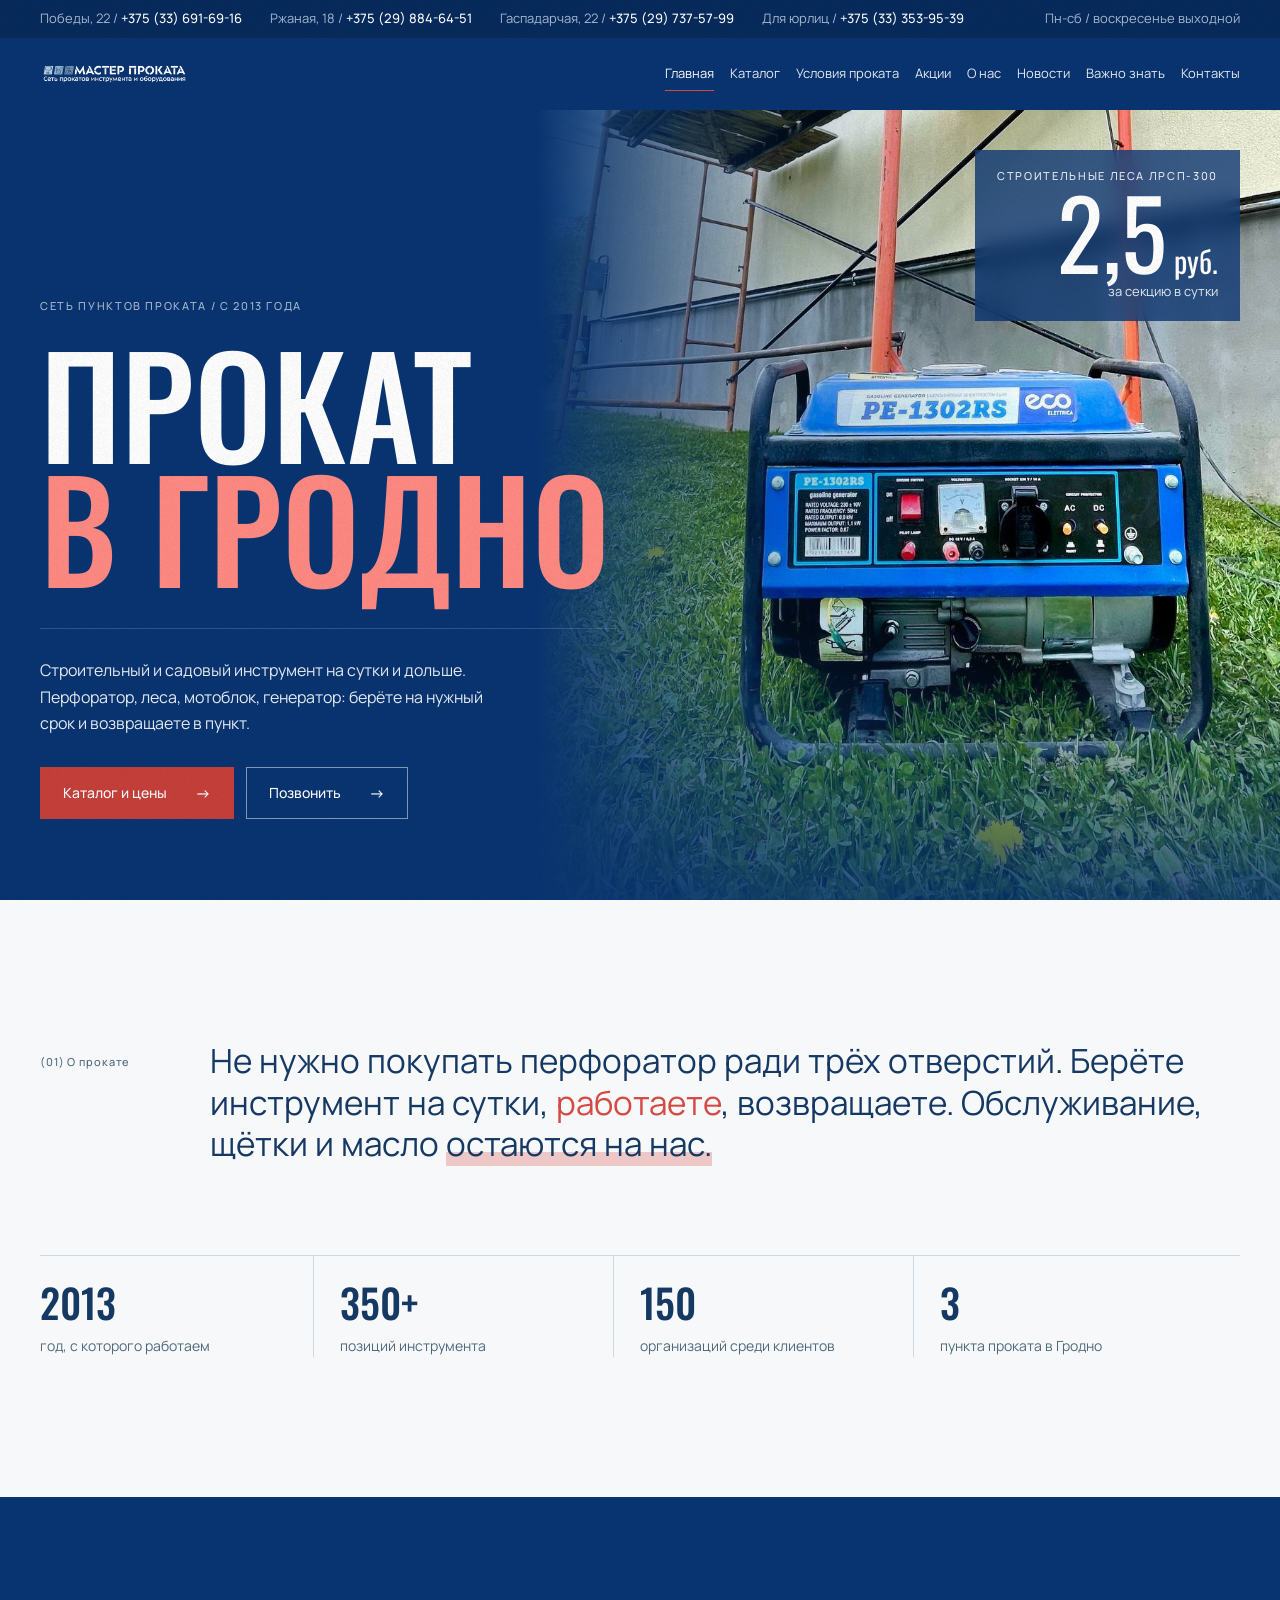
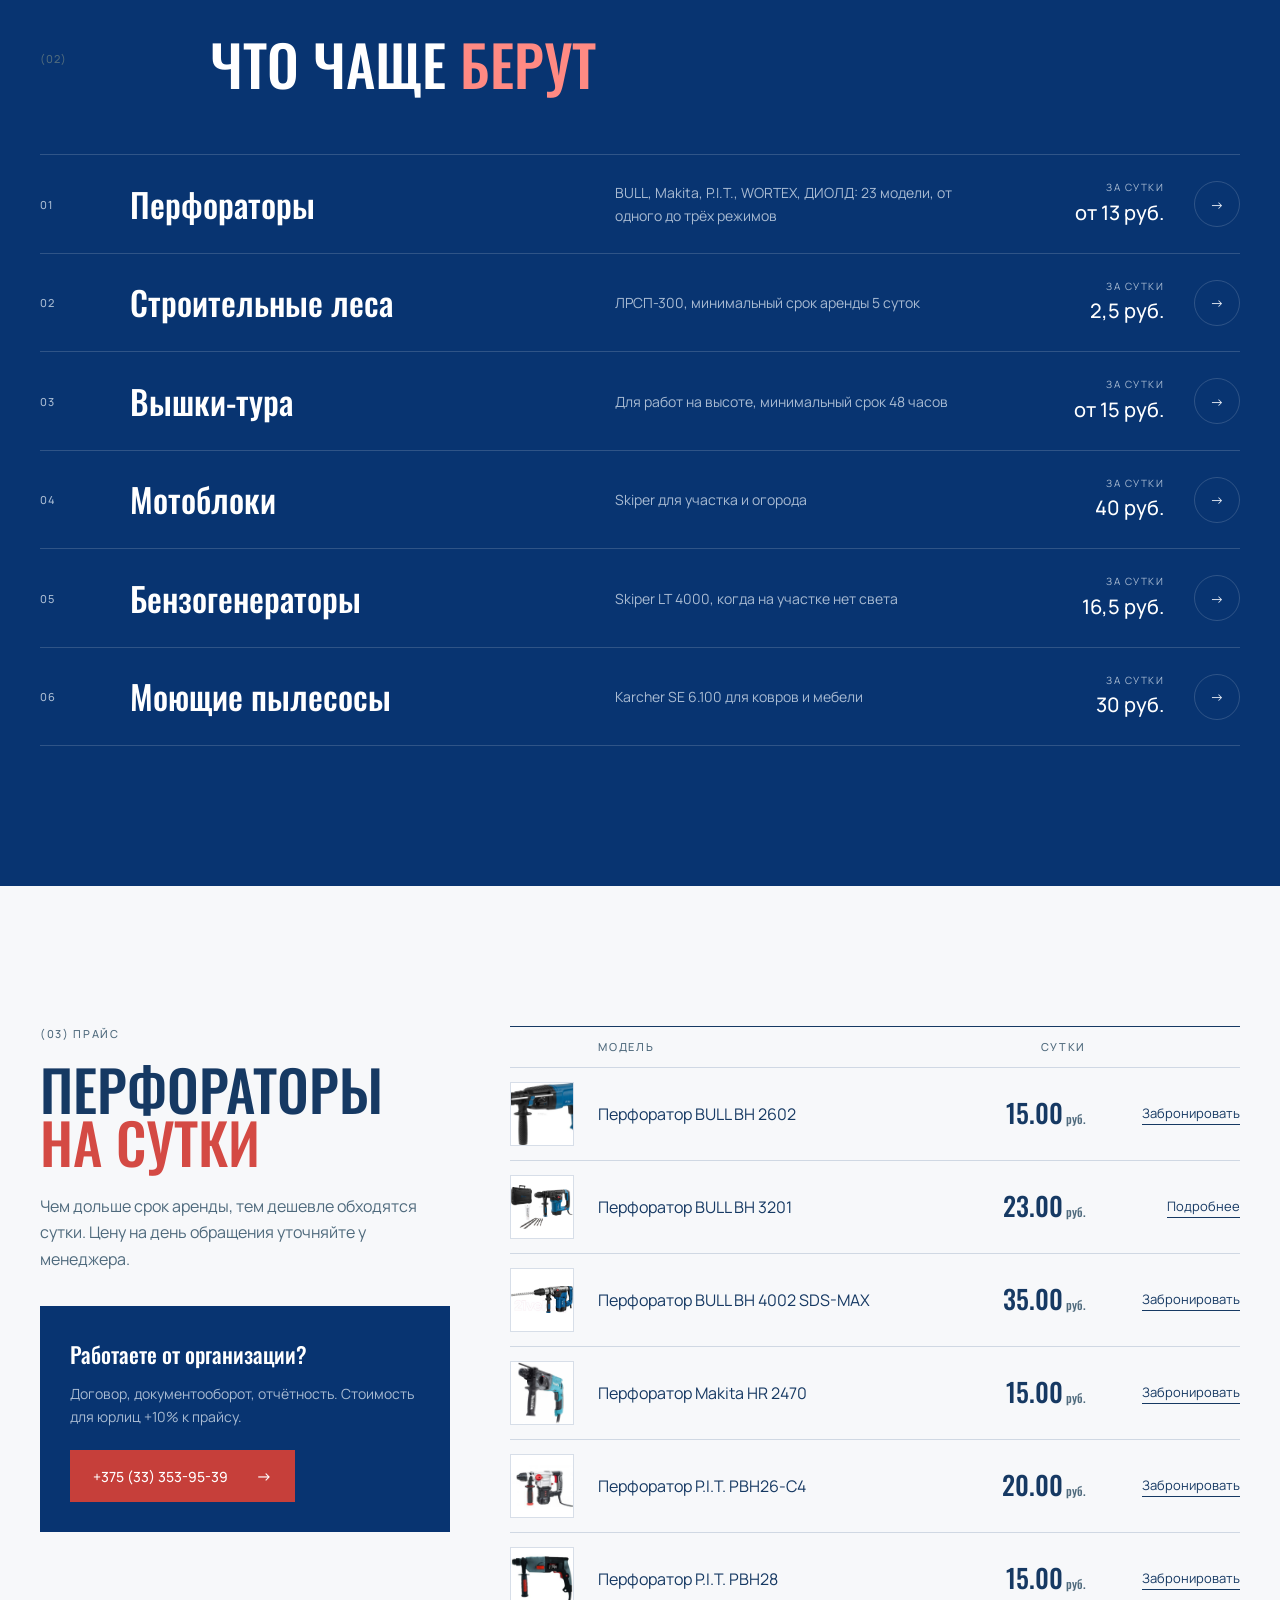
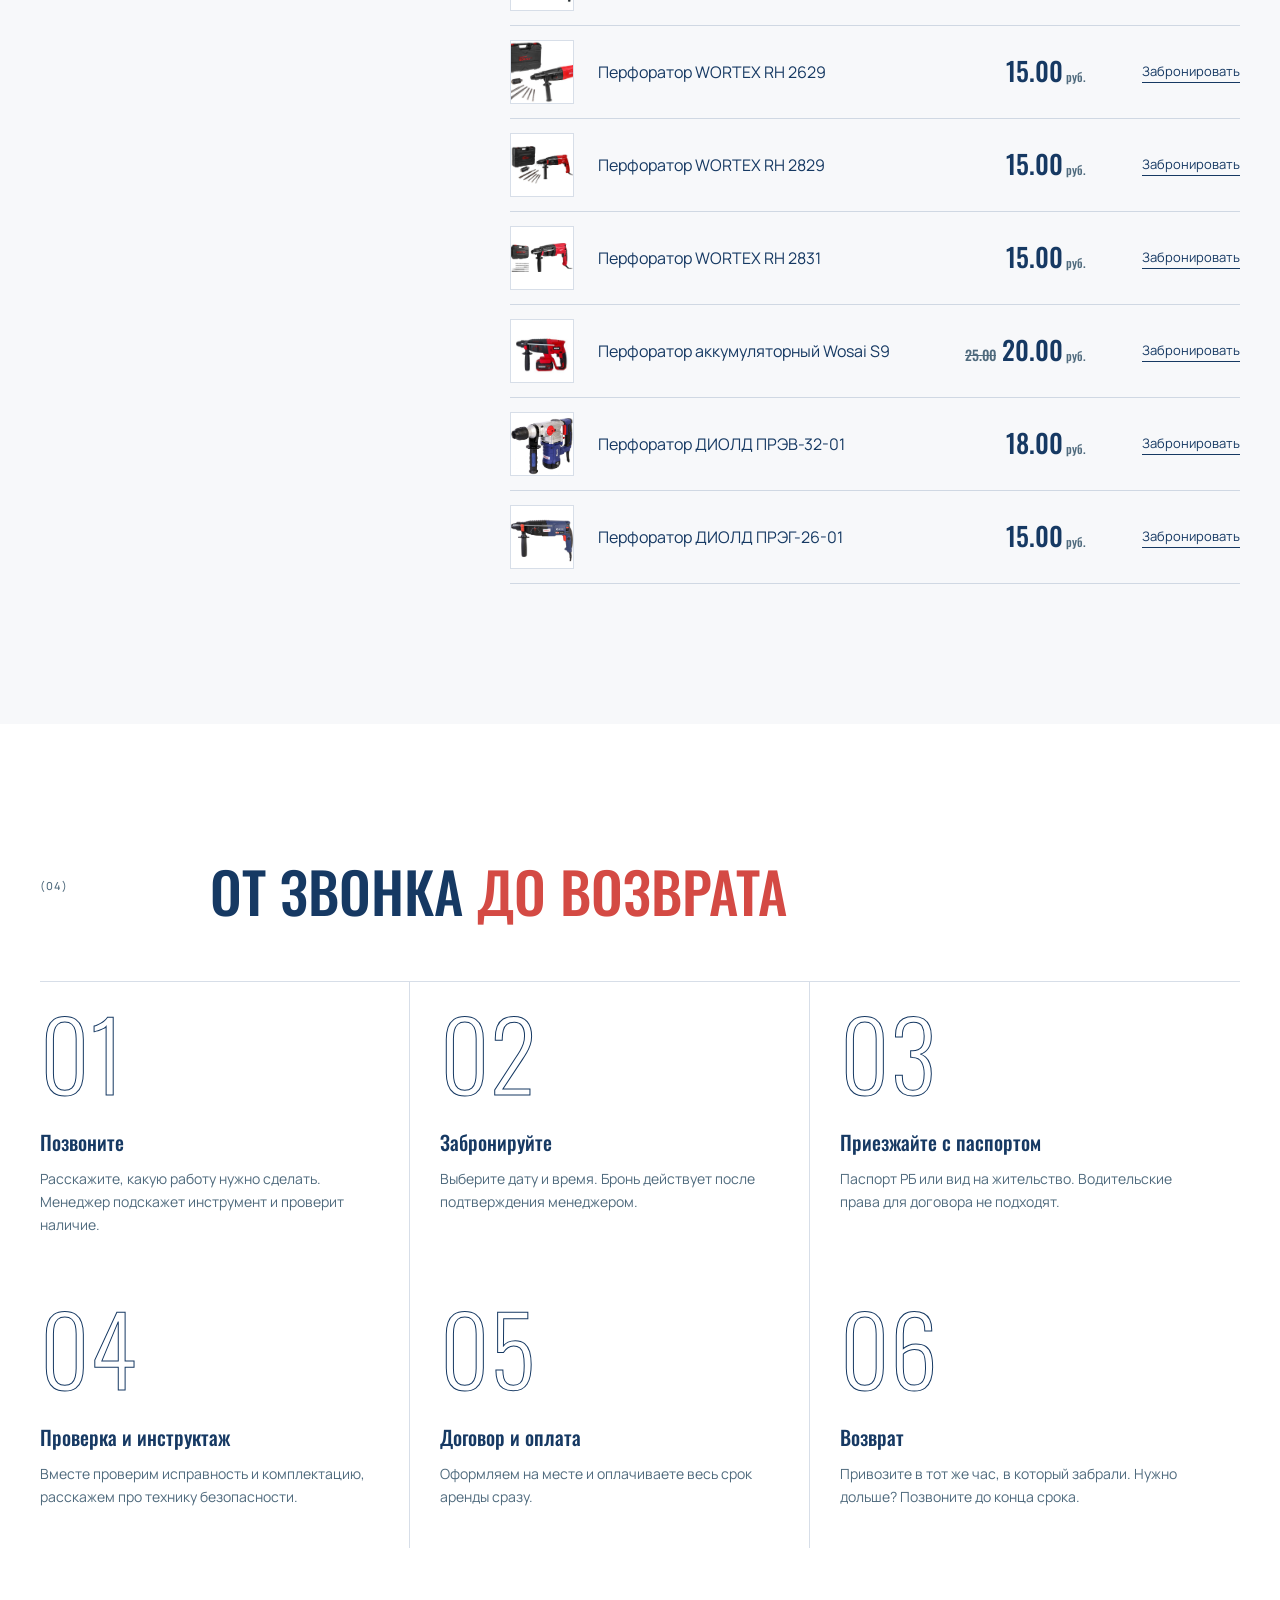
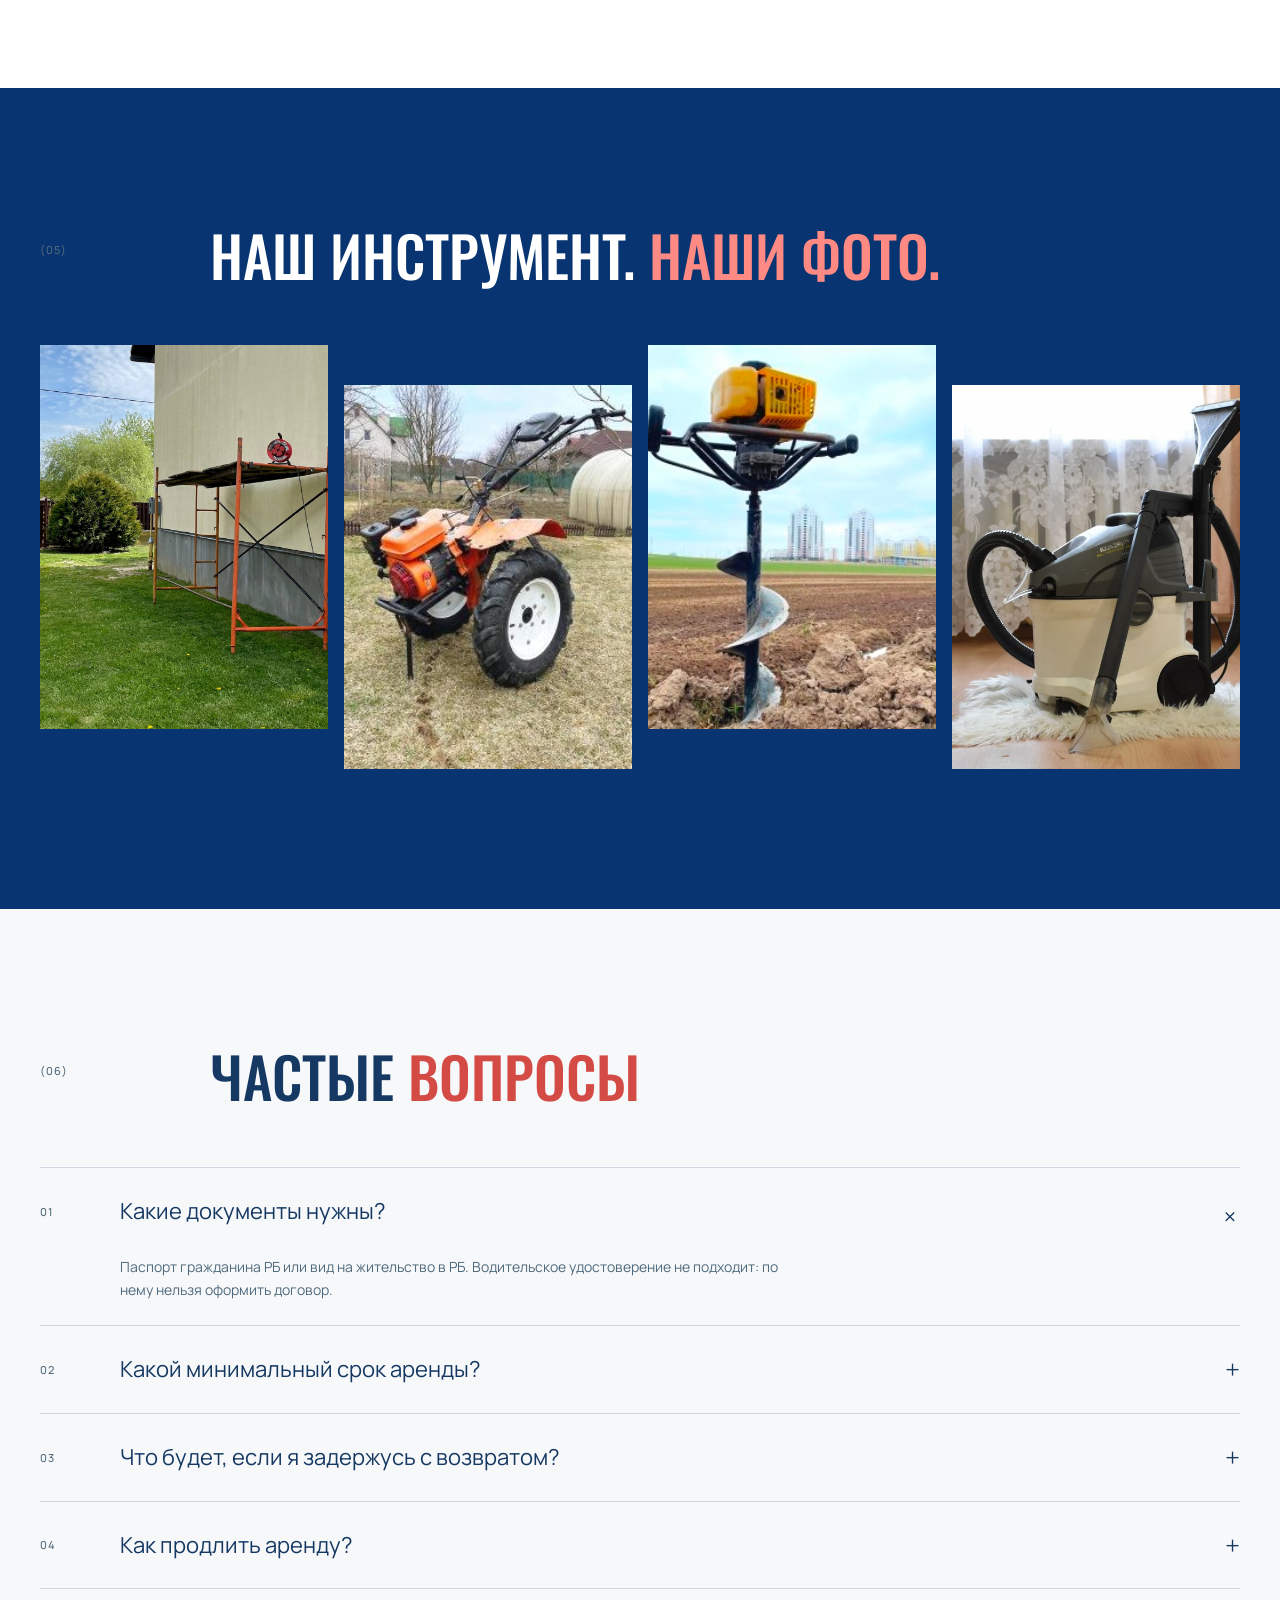
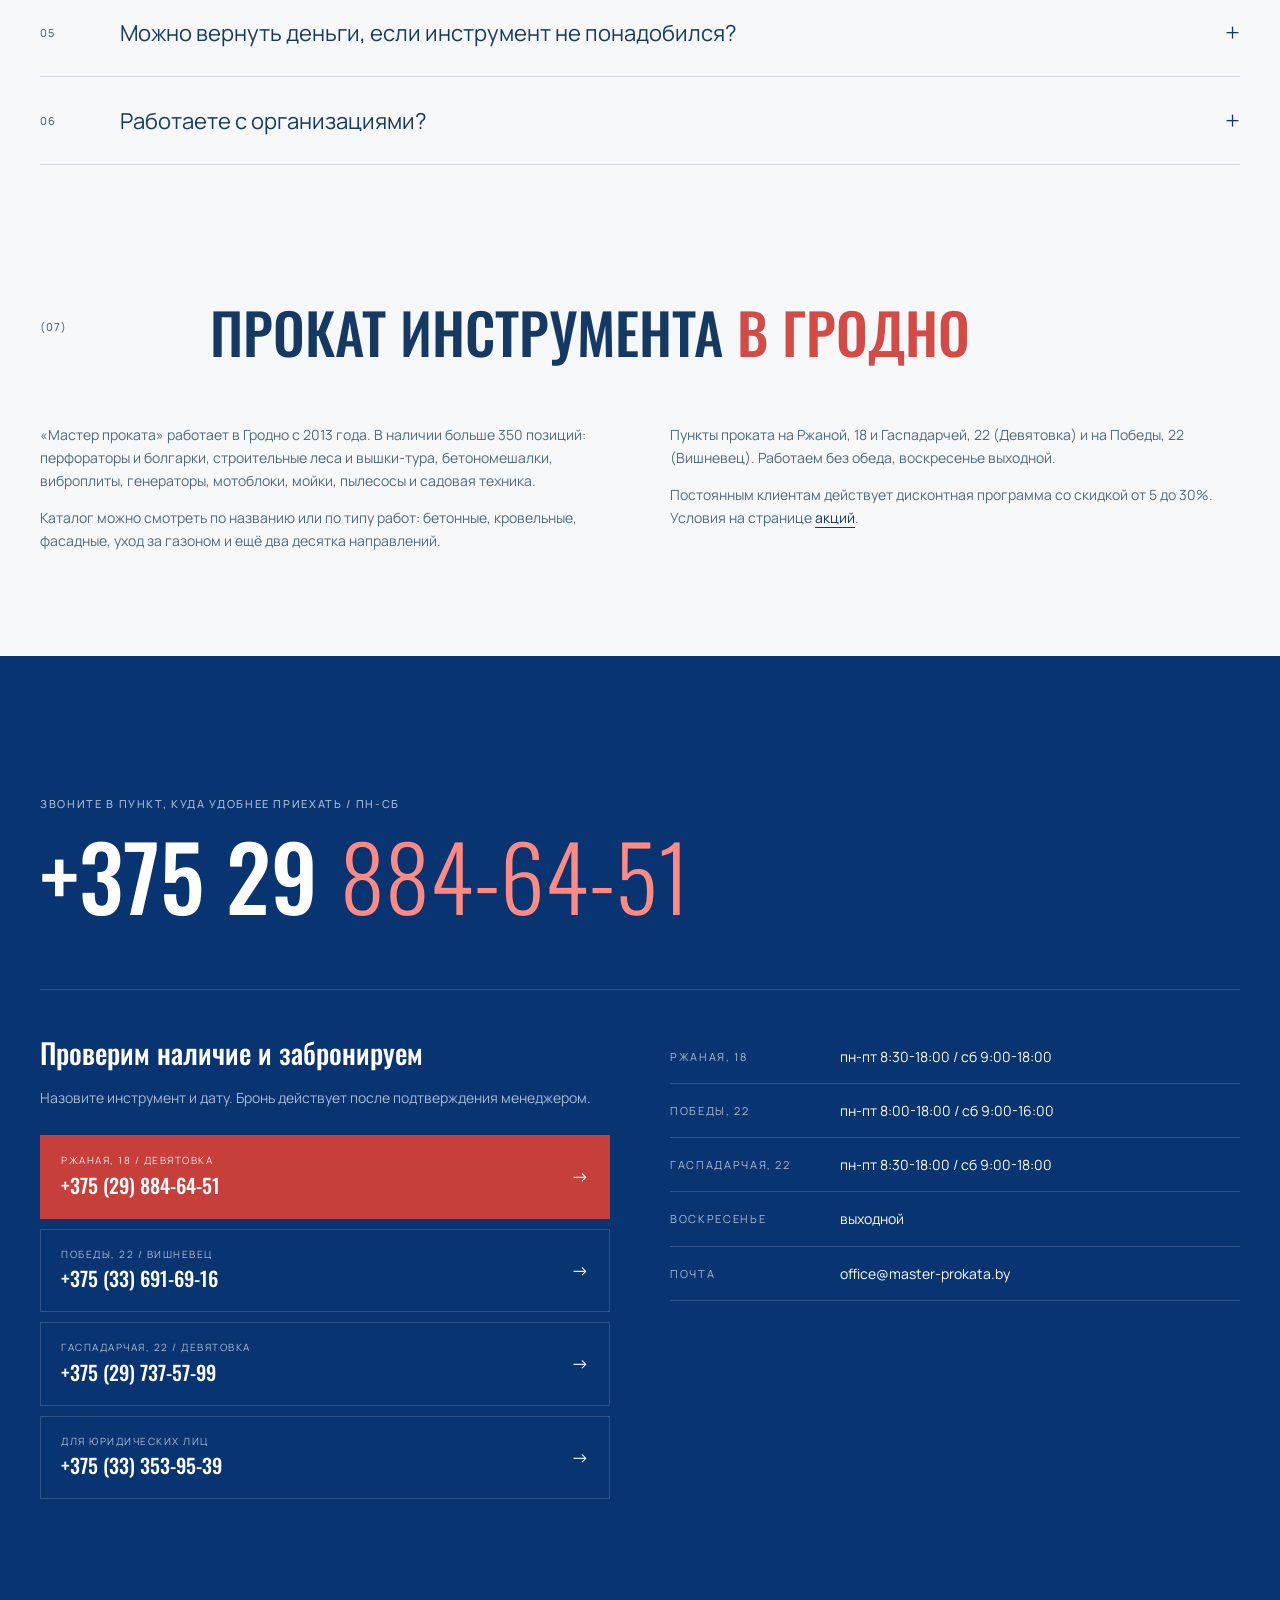
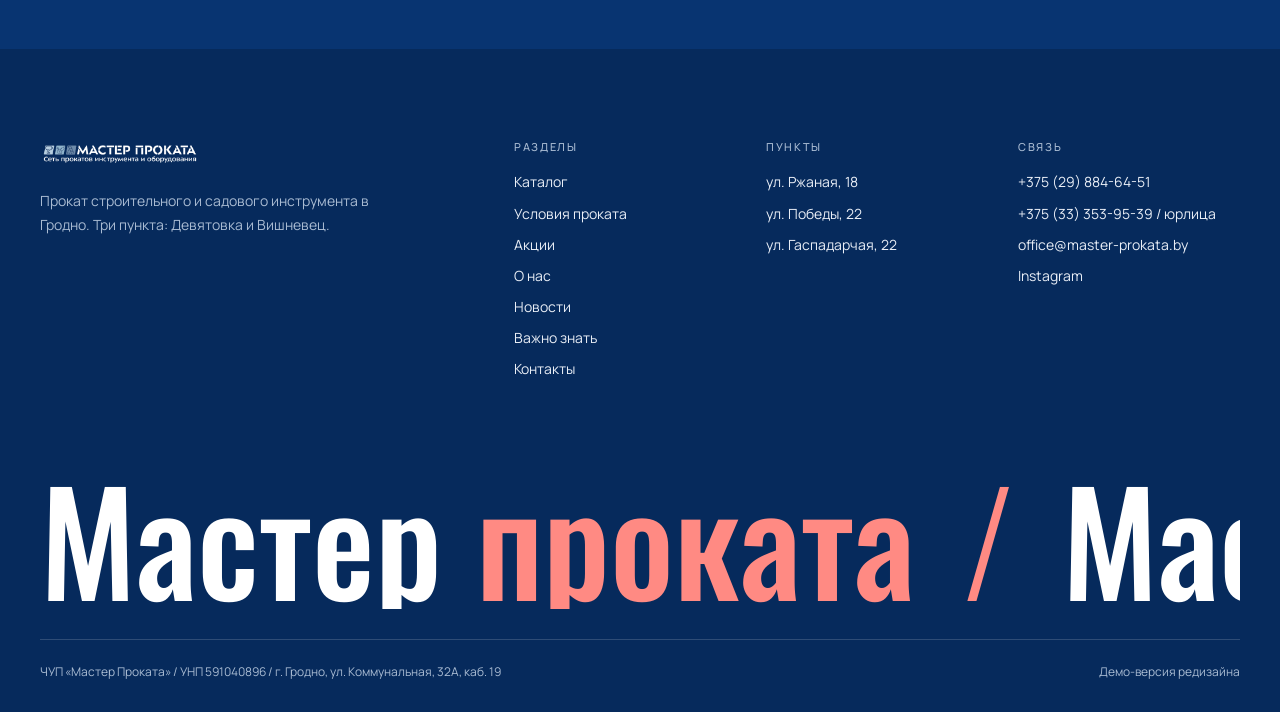
==== commit 12488ff5: "Footer wordmark marquee" ====
--- a/index.html
+++ b/index.html
@@ -39,6 +39,6 @@
 <div data-r><h4>Разделы</h4><ul><li><a href="catalog.html">Каталог</a></li><li><a href="usloviya.html">Условия проката</a></li><li><a href="https://master-prokata.by/akcii/">Акции</a></li><li><a href="about.html">О нас</a></li><li><a href="https://master-prokata.by/news/">Новости</a></li><li><a href="https://master-prokata.by/baza-znanii/">Важно знать</a></li><li><a href="contacts.html">Контакты</a></li></ul></div>
 <div data-r><h4>Пункты</h4><ul><li>ул. Ржаная, 18</li><li>ул. Победы, 22</li><li>ул. Гаспадарчая, 22</li></ul></div>
 <div data-r><h4>Связь</h4><ul><li><a href="tel:+375298846451">+375 (29) 884-64-51</a></li><li><a href="tel:+375333539539">+375 (33) 353-95-39 / юрлица</a></li><li><a href="mailto:office@master-prokata.by">office@master-prokata.by</a></li><li><a href="https://www.instagram.com/masterprokata_grodno/" target="_blank" rel="noopener">Instagram</a></li></ul></div></div>
-<div class="word" aria-hidden="true">Мастер <em>проката</em></div>
+<div class="word" aria-hidden="true"><div class="wt"><span class="wg"><span class="wi">Мастер <em>проката</em><i>/</i></span><span class="wi">Мастер <em>проката</em><i>/</i></span><span class="wi">Мастер <em>проката</em><i>/</i></span><span class="wi">Мастер <em>проката</em><i>/</i></span></span><span class="wg"><span class="wi">Мастер <em>проката</em><i>/</i></span><span class="wi">Мастер <em>проката</em><i>/</i></span><span class="wi">Мастер <em>проката</em><i>/</i></span><span class="wi">Мастер <em>проката</em><i>/</i></span></span></div></div>
 <div class="legal"><span>ЧУП «Мастер Проката» / УНП 591040896 / г. Гродно, ул. Коммунальная, 32А, каб. 19</span><span>Демо-версия редизайна</span></div></div></footer>
 <script src="main.js"></script></body></html>
--- a/style.css
+++ b/style.css
@@ -69,10 +69,10 @@
 .split h2{margin:20px 0 24px}
 .box{background:var(--navy);color:var(--onD);padding:30px;margin-top:34px}.box h3{color:#fff;font-size:22px;margin-bottom:10px}.box p{color:var(--muteD);margin-bottom:22px}
 .tbl{border-top:1px solid var(--ink)}
-.tbl .h,.tbl .r{display:grid;grid-template-columns:64px 1fr 120px 130px;gap:24px;align-items:center;padding:14px 0;border-bottom:1px solid var(--line)}
+.tbl .h,.tbl .r{display:grid;grid-template-columns:64px 1fr 170px 130px;gap:24px;align-items:center;padding:14px 0;border-bottom:1px solid var(--line)}
 .tbl .h{padding:12px 0}
 .tbl .r img{width:64px;height:64px;object-fit:contain;background:#fff;border:1px solid var(--line)}
-.tbl .r .n{color:var(--ink);font-size:16px}.tbl .r .pr{text-align:right;font-size:26px;color:var(--ink)}.tbl .r .pr small{font-size:12px;color:var(--mute)}.tbl .r .pr s{font-size:14px;color:var(--mute);margin-right:6px}
+.tbl .r .n{color:var(--ink);font-size:16px}.tbl .r .pr{text-align:right;white-space:nowrap;font-size:26px;color:var(--ink)}.tbl .r .pr small{font-size:12px;color:var(--mute)}.tbl .r .pr s{font-size:14px;color:var(--mute);margin-right:6px}
 .tbl .r a.lnk{justify-self:end;color:var(--ink);border-bottom:1px solid var(--ink);font-size:13px;transition:color .3s var(--e),border-color .3s var(--e)}.tbl .r a.lnk:hover{color:var(--acc);border-color:var(--acc)}
 /* steps */
 .steps{display:grid;grid-template-columns:repeat(3,1fr);border-top:1px solid var(--line)}
@@ -150,3 +150,9 @@
 .step b{font-weight:300}.hero .price b{font-weight:400}
 
 .hero em,.phead em{color:#ff8a83}
+
+.word{overflow:hidden;max-width:100%;white-space:nowrap}
+.wt{display:flex;width:max-content;animation:wmq 40s linear infinite}
+.wg{display:flex;flex-shrink:0}.wi{padding-right:.35em}.wi i{font-style:normal;color:#ff8a83;padding-left:.35em;font-weight:300}
+@keyframes wmq{to{transform:translateX(-50%)}}
+@media (prefers-reduced-motion:reduce){.wt{animation:none}}
